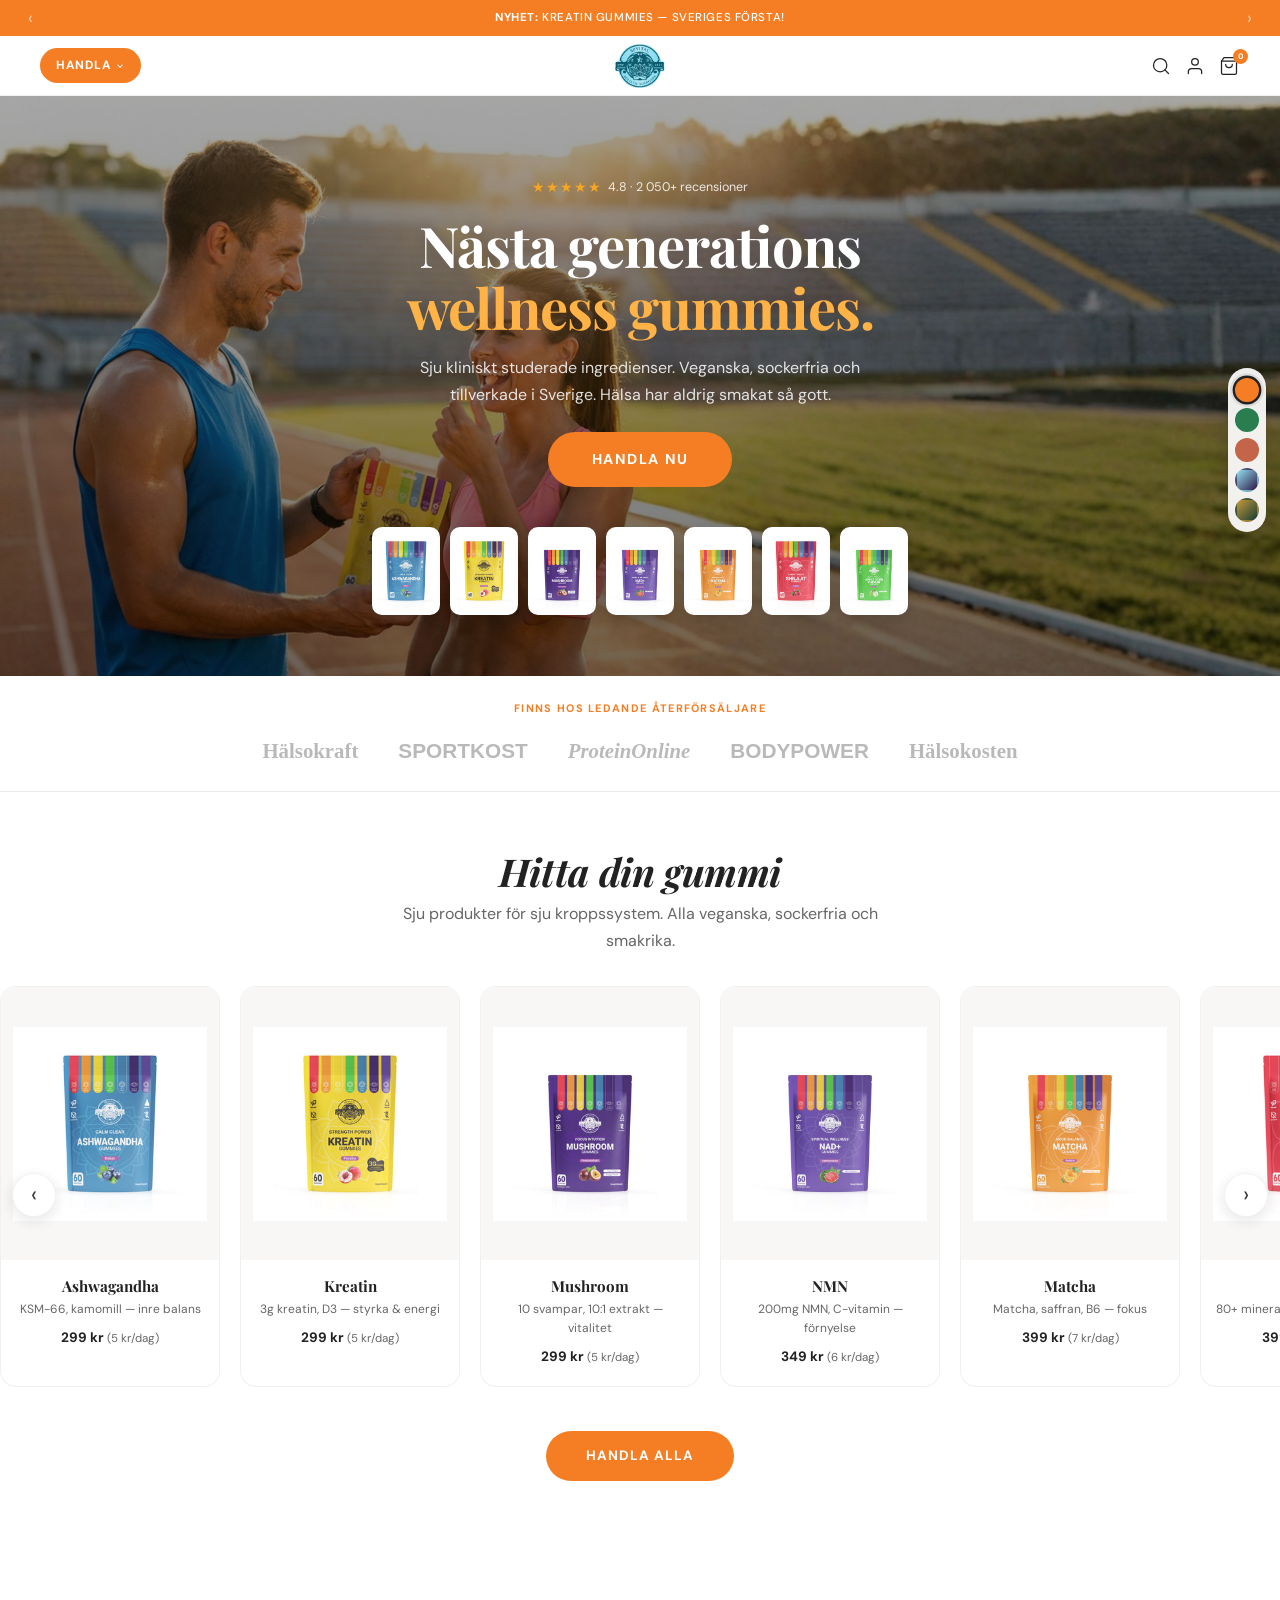
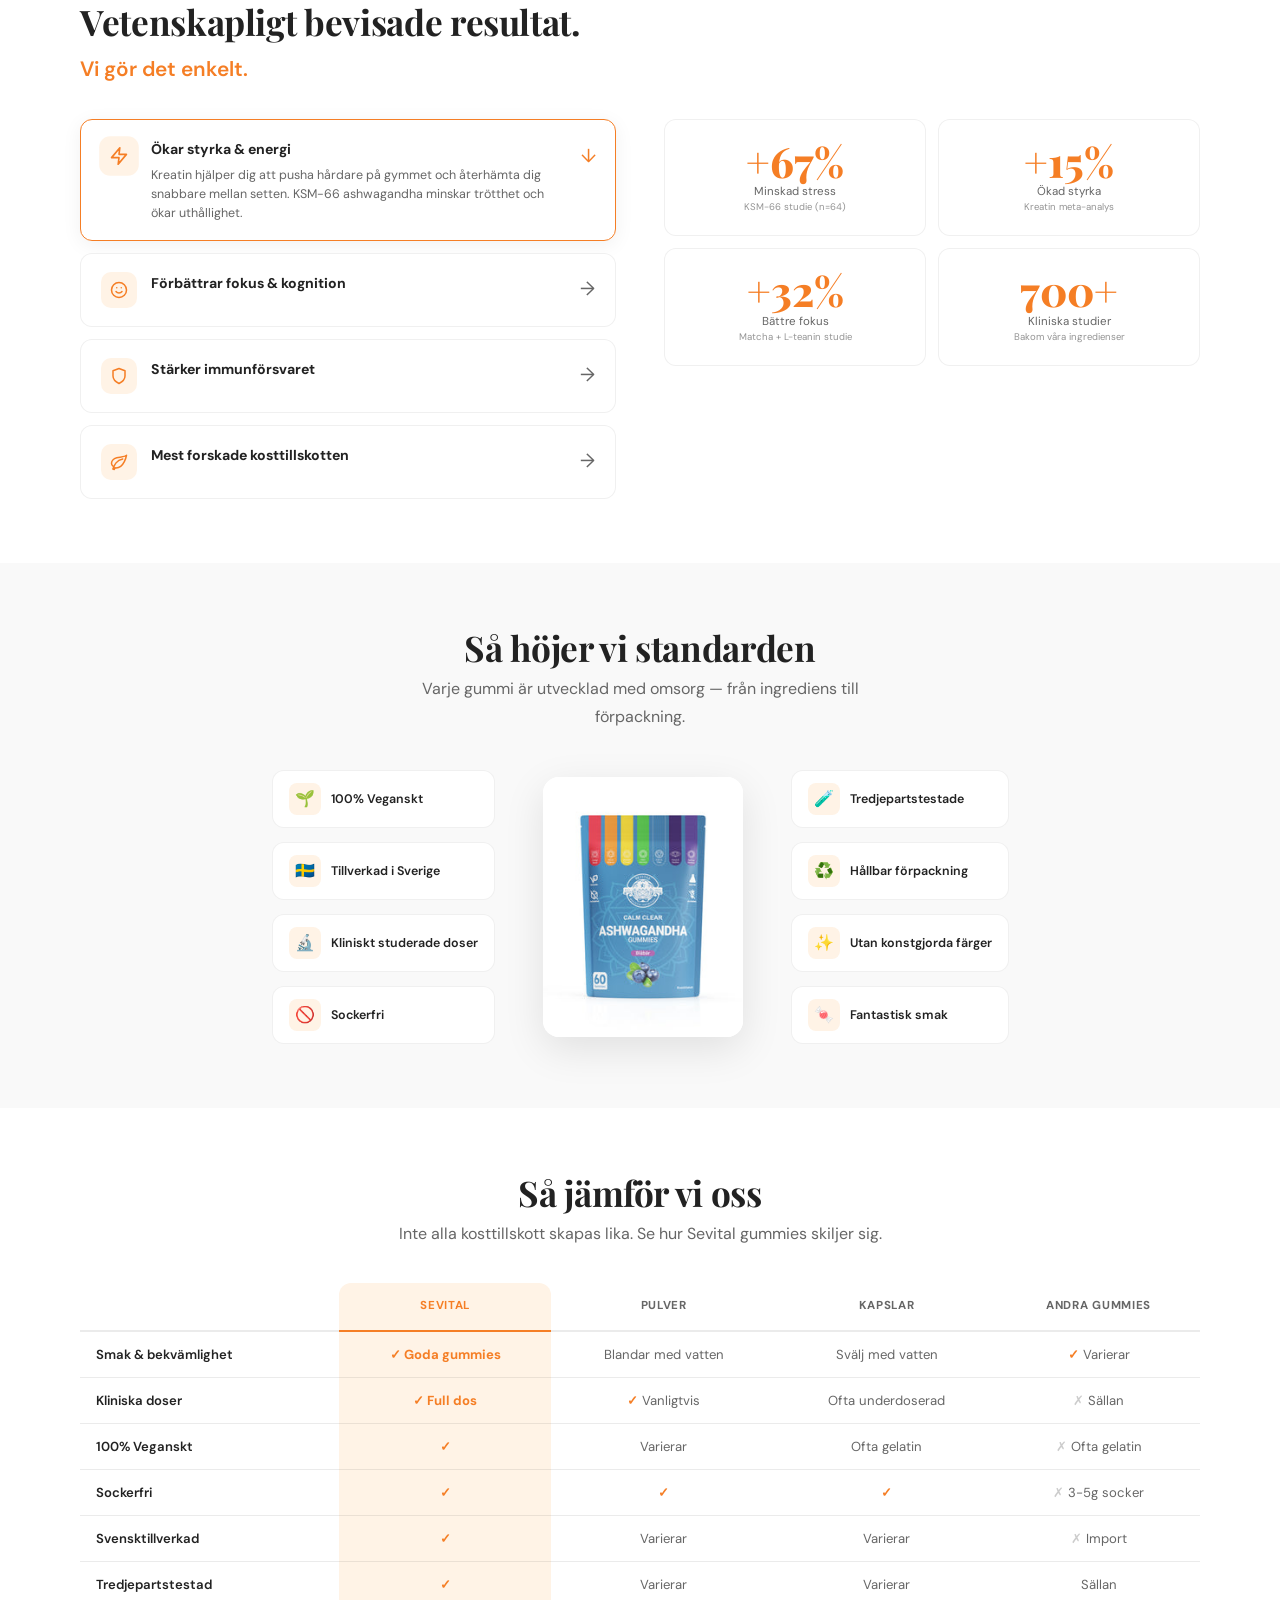
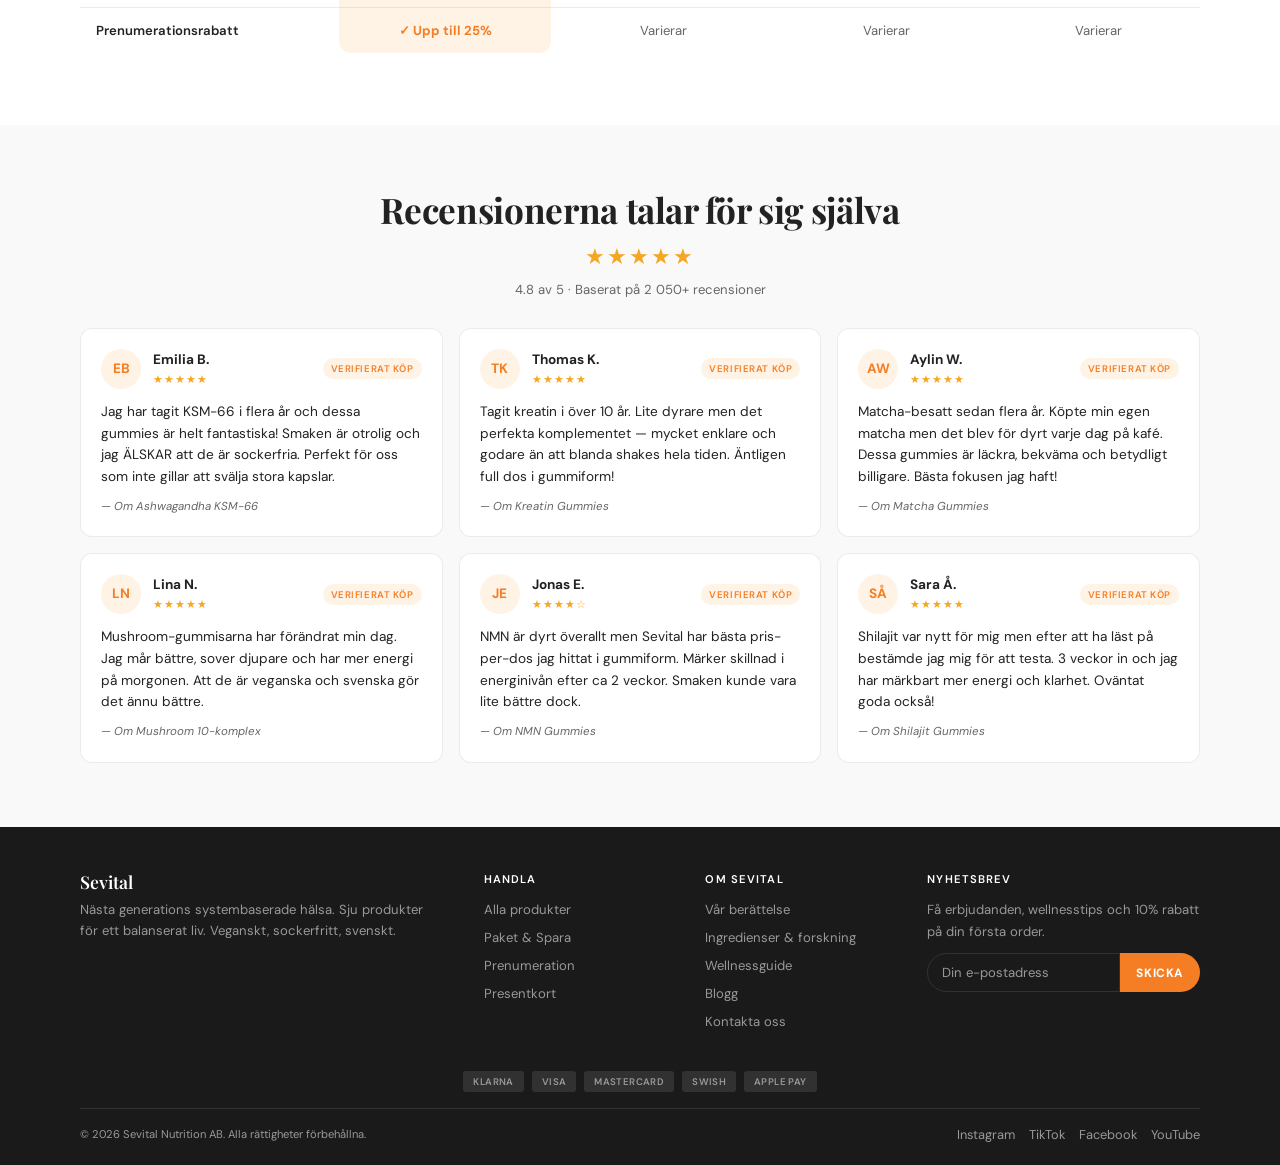
==== variant-d-create.html @ 249e9fa4 "Add carousel arrows + drag-to-scroll for flavor section" ====
<!DOCTYPE html>
<html lang="sv" data-theme="orange">
<head>
  <meta charset="UTF-8">
  <meta name="viewport" content="width=device-width, initial-scale=1.0">
  <title>Sevital — Variant D: Create-Inspired</title>
  <link rel="stylesheet" href="shared.css">
  <link rel="stylesheet" href="variant-d-create.css">
</head>
<body>

  <!-- SCROLL PROGRESS -->
  <div class="scroll-progress" id="scrollProgress"></div>

  <!-- THEME SWITCHER (desktop) -->
  <div class="theme-switcher">
    <button class="theme-btn active" data-set="orange" title="Vibrant Orange"></button>
    <button class="theme-btn" data-set="green" title="Wellness Green"></button>
    <button class="theme-btn" data-set="coral" title="Warm Coral"></button>
    <button class="theme-btn" data-set="teal" title="Brand Teal"></button>
    <button class="theme-btn" data-set="gold" title="Scandi Gold"></button>
  </div>

  <!-- MOBILE MENU OVERLAY + DRAWER -->
  <div class="mobile-overlay" id="mobileOverlay"></div>
  <div class="mobile-drawer" id="mobileDrawer">
    <button class="mobile-drawer-close" id="mobileClose">✕</button>
    <div class="mobile-drawer-links">
      <a href="#">Kosttillskott</a>
      <a href="#">Paket & Spara</a>
      <a href="#">Vår Berättelse</a>
      <a href="#">Wellnessguide</a>
      <a href="#">Blogg</a>
      <a href="#">Kontakta</a>
    </div>
    <a href="#" class="mobile-drawer-cta">Handla Nu</a>
    <div class="mobile-drawer-themes">
      <button class="theme-btn active" data-set="orange" title="Orange"></button>
      <button class="theme-btn" data-set="green" title="Green"></button>
      <button class="theme-btn" data-set="coral" title="Coral"></button>
      <button class="theme-btn" data-set="teal" title="Teal"></button>
      <button class="theme-btn" data-set="gold" title="Gold"></button>
    </div>
  </div>

  <!-- PRODUCT MODAL -->
  <div class="modal-overlay" id="modalOverlay">
    <div class="modal" id="modal">
      <div class="modal-image">
        <button class="modal-close" id="modalClose">✕</button>
        <img id="modalImg" src="" alt="">
      </div>
      <div class="modal-body">
        <div class="modal-name" id="modalName"></div>
        <div class="modal-tagline" id="modalTagline"></div>
        <div class="modal-desc" id="modalDesc"></div>
        <div class="modal-ingredients">
          <div class="modal-ingredients-title">Ingredienser</div>
          <div class="modal-ingredients-list" id="modalIngredients"></div>
        </div>
        <div class="modal-price-row">
          <div class="modal-price" id="modalPrice"></div>
          <div class="modal-qty">
            <button onclick="changeQty(-1)">−</button>
            <span id="modalQty">1</span>
            <button onclick="changeQty(1)">+</button>
          </div>
        </div>
        <button class="modal-add-btn">Lägg i varukorgen</button>
      </div>
    </div>
  </div>

  <!-- 1. ANNOUNCEMENT BAR -->
  <div class="announcement-bar">
    <button class="announcement-arrow" onclick="rotateAnnouncement(-1)">‹</button>
    <div class="announcement-slides">
      <div class="announcement-slide active"><strong>NYHET:</strong> Kreatin Gummies — Sveriges första!</div>
      <div class="announcement-slide"><strong>FRI FRAKT</strong> vid köp över 500 SEK</div>
      <div class="announcement-slide">Betala säkert med <strong>Klarna</strong> · 100% svensktillverkad</div>
      <div class="announcement-slide">Köp mer, <strong>spara mer</strong> — upp till 25% rabatt på paket</div>
    </div>
    <button class="announcement-arrow" onclick="rotateAnnouncement(1)">›</button>
  </div>

  <!-- 2. NAV -->
  <nav class="nav" id="mainNav">
    <a href="#" class="nav-shop-btn">Handla <svg viewBox="0 0 24 24"><path d="m6 9 6 6 6-6"/></svg></a>
    <a href="#" class="nav-center nav-logo"><img src="assets/logo.png" alt="Sevital"></a>
    <div class="nav-icons">
      <a href="#" class="nav-icon" aria-label="Sök"><svg viewBox="0 0 24 24"><circle cx="11" cy="11" r="8"/><path d="m21 21-4.3-4.3"/></svg></a>
      <a href="#" class="nav-icon" aria-label="Konto"><svg viewBox="0 0 24 24"><path d="M20 21v-2a4 4 0 0 0-4-4H8a4 4 0 0 0-4 4v2"/><circle cx="12" cy="7" r="4"/></svg></a>
      <a href="#" class="nav-icon" aria-label="Varukorg"><svg viewBox="0 0 24 24"><path d="M6 2 3 6v14a2 2 0 0 0 2 2h14a2 2 0 0 0 2-2V6l-3-4Z"/><path d="M3 6h18"/><path d="M16 10a4 4 0 0 1-8 0"/></svg><span class="cart-badge">0</span></a>
      <button class="nav-hamburger" id="hamburgerBtn" aria-label="Meny"><span></span><span></span><span></span></button>
    </div>
  </nav>

  <!-- 3. HERO — lifestyle banner -->
  <section class="hero">
    <div class="hero-bg">
      <img src="assets/hero-banner.png" alt="Sporty couple enjoying Sevital gummies">
    </div>
    <div class="hero-content" data-reveal>
      <div class="hero-rating">
        <span class="stars">★★★★★</span>
        <span>4.8 · 2 050+ recensioner</span>
      </div>
      <h1>Nästa generations<br><span class="accent">wellness gummies.</span></h1>
      <p>Sju kliniskt studerade ingredienser. Veganska, sockerfria och tillverkade i Sverige. Hälsa har aldrig smakat så gott.</p>
      <a href="#" class="hero-cta">Handla Nu</a>
      <div class="hero-product-preview">
        <a href="#" class="hero-mini-product" style="animation-delay:0.1s"><img src="assets/ashwagandha.jpg" alt="Ashwagandha"></a>
        <a href="#" class="hero-mini-product" style="animation-delay:0.15s"><img src="assets/kreatin.jpg" alt="Kreatin"></a>
        <a href="#" class="hero-mini-product" style="animation-delay:0.2s"><img src="assets/mushroom.jpg" alt="Mushroom"></a>
        <a href="#" class="hero-mini-product" style="animation-delay:0.25s"><img src="assets/nmn.jpg" alt="NMN"></a>
        <a href="#" class="hero-mini-product" style="animation-delay:0.3s"><img src="assets/matcha.jpg" alt="Matcha"></a>
        <a href="#" class="hero-mini-product" style="animation-delay:0.35s"><img src="assets/shilajit.jpg" alt="Shilajit"></a>
        <a href="#" class="hero-mini-product" style="animation-delay:0.4s"><img src="assets/acv.jpg" alt="ACV"></a>
      </div>
    </div>
  </section>

  <!-- 4. PRESS/RETAIL BAR -->
  <section class="press-bar" data-reveal>
    <div class="press-bar-label">Finns hos ledande återförsäljare</div>
    <div class="press-bar-logos">
      <span class="press-logo" style="font-family:'Georgia',serif">Hälsokraft</span>
      <span class="press-logo" style="font-family:'Impact',sans-serif;text-transform:uppercase">Sportkost</span>
      <span class="press-logo" style="font-family:'Georgia',serif;font-style:italic">ProteinOnline</span>
      <span class="press-logo" style="font-family:'Impact',sans-serif;text-transform:uppercase">Bodypower</span>
      <span class="press-logo" style="font-family:'Georgia',serif">Hälsokosten</span>
    </div>
  </section>

  <!-- 5. FLAVOR CAROUSEL -->
  <section class="flavors section">
    <div class="container">
      <div class="section-header" data-reveal>
        <h2>Hitta din gummi</h2>
        <p>Sju produkter för sju kroppssystem. Alla veganska, sockerfria och smakrika.</p>
      </div>
    </div>
    <div class="carousel-wrap">
      <button class="carousel-arrow carousel-arrow-left" data-dir="-1" aria-label="Föregående">‹</button>
      <button class="carousel-arrow carousel-arrow-right" data-dir="1" aria-label="Nästa">›</button>
    <div class="flavor-track" id="flavorTrack" data-reveal>
      <div class="flavor-card" data-product="ashwagandha" data-name="Ashwagandha KSM-66" data-tagline="KSM-66, kamomill — inre balans" data-price="299" data-perday="5" data-desc="Ashwagandha KSM-66 är världens mest kliniskt studerade ashwagandha-extrakt. Kliniskt bevisat att minska kortisolnivåer med upp till 30% och förbättra sömnkvalitet. Kombinerat med kamomill för en lugnande, balanserad effekt." data-ingredients="KSM-66 Ashwagandha,Kamomill,Vitamin B6,Zink" data-img="assets/ashwagandha.jpg">
        <div class="flavor-card-image"><img src="assets/ashwagandha.jpg" alt="Ashwagandha KSM-66"></div>
        <div class="flavor-card-info">
          <div class="flavor-card-name">Ashwagandha</div>
          <div class="flavor-card-tagline">KSM-66, kamomill — inre balans</div>
          <div class="flavor-card-price">299 kr <span class="per-day">(5 kr/dag)</span></div>
        </div>
      </div>
      <div class="flavor-card" data-product="kreatin" data-name="Kreatin Gummies" data-tagline="3g kreatin, D3 — styrka & energi" data-price="299" data-perday="5" data-desc="Full klinisk dos om 3g kreatin monohydrat per portion. Kreatin är det mest forskade kosttillskottet i världen med 700+ studier som visar ökad styrka, muskelmassa och kognitiv funktion. Berikad med Vitamin D3." data-ingredients="Kreatin Monohydrat 3g,Vitamin D3,Kokosolja" data-img="assets/kreatin.jpg">
        <div class="flavor-card-image"><img src="assets/kreatin.jpg" alt="Kreatin"></div>
        <div class="flavor-card-info">
          <div class="flavor-card-name">Kreatin</div>
          <div class="flavor-card-tagline">3g kreatin, D3 — styrka & energi</div>
          <div class="flavor-card-price">299 kr <span class="per-day">(5 kr/dag)</span></div>
        </div>
      </div>
      <div class="flavor-card" data-product="mushroom" data-name="Mushroom 10-komplex" data-tagline="10 svampar, 10:1 extrakt — vitalitet" data-price="299" data-perday="5" data-desc="Kraftfullt komplex av 10 medicinska svampar i 10:1 extrakt: Lion's Mane, Reishi, Chaga, Cordyceps, Turkey Tail, Maitake, Shiitake, Tremella, King Trumpet och Meshima. Stödjer immunförsvar, energi och kognitiv funktion." data-ingredients="Lion's Mane,Reishi,Chaga,Cordyceps,Turkey Tail,Maitake,Shiitake,Tremella" data-img="assets/mushroom.jpg">
        <div class="flavor-card-image"><img src="assets/mushroom.jpg" alt="Mushroom"></div>
        <div class="flavor-card-info">
          <div class="flavor-card-name">Mushroom</div>
          <div class="flavor-card-tagline">10 svampar, 10:1 extrakt — vitalitet</div>
          <div class="flavor-card-price">299 kr <span class="per-day">(5 kr/dag)</span></div>
        </div>
      </div>
      <div class="flavor-card" data-product="nmn" data-name="NMN Gummies" data-tagline="200mg NMN, C-vitamin — förnyelse" data-price="349" data-perday="6" data-desc="NMN (Nikotinamid Mononukleotid) är en NAD+ prekursor som stödjer cellulär energiproduktion och anti-aging processer. 200mg NMN per portion, berikad med Vitamin C för optimal absorption och antioxidantskydd." data-ingredients="NMN 200mg,Vitamin C,Citrus Bioflavonoider" data-img="assets/nmn.jpg">
        <div class="flavor-card-image"><img src="assets/nmn.jpg" alt="NMN"></div>
        <div class="flavor-card-info">
          <div class="flavor-card-name">NMN</div>
          <div class="flavor-card-tagline">200mg NMN, C-vitamin — förnyelse</div>
          <div class="flavor-card-price">349 kr <span class="per-day">(6 kr/dag)</span></div>
        </div>
      </div>
      <div class="flavor-card" data-product="matcha" data-name="Matcha Gummies" data-tagline="Matcha, saffran, B6 — fokus" data-price="399" data-perday="7" data-desc="Premium japansk matcha kombinerad med saffran och Vitamin B6. Matcha ger en jämn, fokuserad energi tack vare L-teanin, medan saffran stödjer humöret. Vitamin B6 bidrar till normal funktion av nervsystemet." data-ingredients="Matcha Extrakt,Saffran,Vitamin B6,L-Teanin" data-img="assets/matcha.jpg">
        <div class="flavor-card-image"><img src="assets/matcha.jpg" alt="Matcha"></div>
        <div class="flavor-card-info">
          <div class="flavor-card-name">Matcha</div>
          <div class="flavor-card-tagline">Matcha, saffran, B6 — fokus</div>
          <div class="flavor-card-price">399 kr <span class="per-day">(7 kr/dag)</span></div>
        </div>
      </div>
      <div class="flavor-card" data-product="shilajit" data-name="Shilajit Gummies" data-tagline="80+ mineraler, fulvosyra — energi" data-price="399" data-perday="7" data-desc="Renad Shilajit med 80+ mineraler och fulvosyra. Används i ayurvedisk medicin i tusentals år. Stödjer energiproduktion, mineralabsorption och cellulär hälsa. Sourced från Himalaya." data-ingredients="Shilajit Extrakt,Fulvosyra,80+ Mineraler,Järn" data-img="assets/shilajit.jpg">
        <div class="flavor-card-image"><img src="assets/shilajit.jpg" alt="Shilajit"></div>
        <div class="flavor-card-info">
          <div class="flavor-card-name">Shilajit</div>
          <div class="flavor-card-tagline">80+ mineraler, fulvosyra — energi</div>
          <div class="flavor-card-price">399 kr <span class="per-day">(7 kr/dag)</span></div>
        </div>
      </div>
      <div class="flavor-card" data-product="acv" data-name="Äppelcidervinäger Gummies" data-tagline="B12, folsyra — stabilitet" data-price="249" data-perday="4" data-desc="Äppelcidervinäger i gummiform — all nytta utan den sura smaken. Berikad med Vitamin B12 och Folsyra för energi och blodbildning. Stödjer matsmältning och blodsockerkontroll." data-ingredients="Äppelcidervinäger,Vitamin B12,Folsyra,Pektin" data-img="assets/acv.jpg">
        <div class="flavor-card-image"><img src="assets/acv.jpg" alt="Äppelcidervinäger"></div>
        <div class="flavor-card-info">
          <div class="flavor-card-name">Äppelcidervinäger</div>
          <div class="flavor-card-tagline">B12, folsyra — stabilitet</div>
          <div class="flavor-card-price">249 kr <span class="per-day">(4 kr/dag)</span></div>
        </div>
      </div>
    </div>
    </div>
    <div class="flavor-cta" data-reveal><a href="#">Handla Alla</a></div>
  </section>

  <!-- 6. BENEFITS + STATS -->
  <section class="benefits section">
    <div class="container">
      <div data-reveal>
        <h2 style="margin-bottom:8px">Vetenskapligt bevisade resultat.</h2>
        <p style="margin-bottom:32px;color:var(--accent-1);font-weight:600;font-size:clamp(1rem,2.5vw,1.3rem)">Vi gör det enkelt.</p>
      </div>
      <div class="benefits-layout">
        <div class="benefits-left" data-reveal>
          <div class="benefit-item active" onclick="toggleBenefit(this)">
            <div class="benefit-icon"><svg viewBox="0 0 24 24"><path d="M13 2 3 14h9l-1 8 10-12h-9l1-8z"/></svg></div>
            <div class="benefit-content">
              <div class="benefit-title">Ökar styrka & energi</div>
              <div class="benefit-desc">Kreatin hjälper dig att pusha hårdare på gymmet och återhämta dig snabbare mellan setten. KSM-66 ashwagandha minskar trötthet och ökar uthållighet.</div>
            </div>
            <span class="benefit-arrow">→</span>
          </div>
          <div class="benefit-item" onclick="toggleBenefit(this)">
            <div class="benefit-icon"><svg viewBox="0 0 24 24"><circle cx="12" cy="12" r="10"/><path d="M8 14s1.5 2 4 2 4-2 4-2"/><line x1="9" y1="9" x2="9.01" y2="9"/><line x1="15" y1="9" x2="15.01" y2="9"/></svg></div>
            <div class="benefit-content">
              <div class="benefit-title">Förbättrar fokus & kognition</div>
              <div class="benefit-desc">Matcha och NMN stödjer hjärnans funktion, förbättrar minne och mental klarhet. Lion's Mane i vår Mushroom-mix stimulerar nervtillväxtfaktorer.</div>
            </div>
            <span class="benefit-arrow">→</span>
          </div>
          <div class="benefit-item" onclick="toggleBenefit(this)">
            <div class="benefit-icon"><svg viewBox="0 0 24 24"><path d="M12 22s8-4 8-10V5l-8-3-8 3v7c0 6 8 10 8 10z"/></svg></div>
            <div class="benefit-content">
              <div class="benefit-title">Stärker immunförsvaret</div>
              <div class="benefit-desc">Mushroom-komplexet med reishi, chaga och cordyceps modulerar immunförsvaret. Kombinerat med C-vitamin från NMN för optimal absorption.</div>
            </div>
            <span class="benefit-arrow">→</span>
          </div>
          <div class="benefit-item" onclick="toggleBenefit(this)">
            <div class="benefit-icon"><svg viewBox="0 0 24 24"><path d="M17 8C8 10 5.9 16.17 3.82 21.34l1.89.66.95-2.3c.48.17.98.3 1.34.3C19 20 22 3 22 3c-1 2-8 2.25-13 3.25S2 11.5 2 13.5s1.75 3.75 1.75 3.75"/></svg></div>
            <div class="benefit-content">
              <div class="benefit-title">Mest forskade kosttillskotten</div>
              <div class="benefit-desc">Varje ingrediens backas av kliniska studier. KSM-66 har 24+ humanstudier. Kreatin är det mest forskade kosttillskottet i världen med 700+ studier.</div>
            </div>
            <span class="benefit-arrow">→</span>
          </div>
        </div>
        <div class="benefits-right" data-reveal>
          <div class="stat-card">
            <div class="stat-number" data-count="67" data-prefix="+" data-suffix="%">0</div>
            <div class="stat-label">Minskad stress<br><small style="font-size:0.6rem;opacity:0.7">KSM-66 studie (n=64)</small></div>
          </div>
          <div class="stat-card">
            <div class="stat-number" data-count="15" data-prefix="+" data-suffix="%">0</div>
            <div class="stat-label">Ökad styrka<br><small style="font-size:0.6rem;opacity:0.7">Kreatin meta-analys</small></div>
          </div>
          <div class="stat-card">
            <div class="stat-number" data-count="32" data-prefix="+" data-suffix="%">0</div>
            <div class="stat-label">Bättre fokus<br><small style="font-size:0.6rem;opacity:0.7">Matcha + L-teanin studie</small></div>
          </div>
          <div class="stat-card">
            <div class="stat-number" data-count="700" data-prefix="" data-suffix="+">0</div>
            <div class="stat-label">Kliniska studier<br><small style="font-size:0.6rem;opacity:0.7">Bakom våra ingredienser</small></div>
          </div>
        </div>
      </div>
    </div>
  </section>

  <!-- 7. QUALITY SECTION -->
  <section class="quality section">
    <div class="container">
      <div class="section-header" data-reveal>
        <h2>Så höjer vi standarden</h2>
        <p>Varje gummi är utvecklad med omsorg — från ingrediens till förpackning.</p>
      </div>
      <div class="quality-layout" data-reveal>
        <div class="quality-badges">
          <div class="quality-badge"><div class="quality-badge-icon">🌱</div><div class="quality-badge-text">100% Veganskt</div></div>
          <div class="quality-badge"><div class="quality-badge-icon">🇸🇪</div><div class="quality-badge-text">Tillverkad i Sverige</div></div>
          <div class="quality-badge"><div class="quality-badge-icon">🔬</div><div class="quality-badge-text">Kliniskt studerade doser</div></div>
          <div class="quality-badge"><div class="quality-badge-icon">🚫</div><div class="quality-badge-text">Sockerfri</div></div>
        </div>
        <div class="quality-product">
          <img src="assets/ashwagandha.jpg" alt="Sevital Ashwagandha">
        </div>
        <div class="quality-badges">
          <div class="quality-badge"><div class="quality-badge-icon">🧪</div><div class="quality-badge-text">Tredjepartstestade</div></div>
          <div class="quality-badge"><div class="quality-badge-icon">♻️</div><div class="quality-badge-text">Hållbar förpackning</div></div>
          <div class="quality-badge"><div class="quality-badge-icon">✨</div><div class="quality-badge-text">Utan konstgjorda färger</div></div>
          <div class="quality-badge"><div class="quality-badge-icon">🍬</div><div class="quality-badge-text">Fantastisk smak</div></div>
        </div>
      </div>
    </div>
  </section>

  <!-- 8. COMPARISON TABLE -->
  <section class="comparison section">
    <div class="container">
      <div class="section-header" data-reveal>
        <h2>Så jämför vi oss</h2>
        <p>Inte alla kosttillskott skapas lika. Se hur Sevital gummies skiljer sig.</p>
      </div>
      <div class="comparison-table-wrap" data-reveal>
        <table class="comparison-table">
          <thead><tr>
            <th></th>
            <th class="highlight">Sevital</th>
            <th>Pulver</th>
            <th>Kapslar</th>
            <th>Andra gummies</th>
          </tr></thead>
          <tbody>
            <tr><td>Smak & bekvämlighet</td><td class="highlight"><span class="check">✓</span> Goda gummies</td><td>Blandar med vatten</td><td>Svälj med vatten</td><td><span class="check">✓</span> Varierar</td></tr>
            <tr><td>Kliniska doser</td><td class="highlight"><span class="check">✓</span> Full dos</td><td><span class="check">✓</span> Vanligtvis</td><td>Ofta underdoserad</td><td><span class="cross">✗</span> Sällan</td></tr>
            <tr><td>100% Veganskt</td><td class="highlight"><span class="check">✓</span></td><td>Varierar</td><td>Ofta gelatin</td><td><span class="cross">✗</span> Ofta gelatin</td></tr>
            <tr><td>Sockerfri</td><td class="highlight"><span class="check">✓</span></td><td><span class="check">✓</span></td><td><span class="check">✓</span></td><td><span class="cross">✗</span> 3-5g socker</td></tr>
            <tr><td>Svensktillverkad</td><td class="highlight"><span class="check">✓</span></td><td>Varierar</td><td>Varierar</td><td><span class="cross">✗</span> Import</td></tr>
            <tr><td>Tredjepartstestad</td><td class="highlight"><span class="check">✓</span></td><td>Varierar</td><td>Varierar</td><td>Sällan</td></tr>
            <tr><td>Prenumerationsrabatt</td><td class="highlight"><span class="check">✓</span> Upp till 25%</td><td>Varierar</td><td>Varierar</td><td>Varierar</td></tr>
          </tbody>
        </table>
      </div>
    </div>
  </section>

  <!-- 9. REVIEWS -->
  <section class="reviews-d section">
    <div class="container">
      <div class="section-header" data-reveal>
        <h2>Recensionerna talar för sig själva</h2>
      </div>
      <div class="reviews-summary" data-reveal>
        <div class="stars">★★★★★</div>
        <div class="count">4.8 av 5 · Baserat på 2 050+ recensioner</div>
      </div>
      <div class="reviews-d-grid">
        <div class="review-d-card" data-reveal style="animation-delay:0s">
          <div class="review-d-top"><div class="review-d-avatar">EB</div><div class="review-d-meta"><div class="review-d-name">Emilia B.</div><div class="review-d-stars">★★★★★</div></div><span class="review-d-badge">Verifierat köp</span></div>
          <div class="review-d-text">Jag har tagit KSM-66 i flera år och dessa gummies är helt fantastiska! Smaken är otrolig och jag ÄLSKAR att de är sockerfria. Perfekt för oss som inte gillar att svälja stora kapslar.</div>
          <div class="review-d-product">— Om Ashwagandha KSM-66</div>
        </div>
        <div class="review-d-card" data-reveal style="animation-delay:0.1s">
          <div class="review-d-top"><div class="review-d-avatar">TK</div><div class="review-d-meta"><div class="review-d-name">Thomas K.</div><div class="review-d-stars">★★★★★</div></div><span class="review-d-badge">Verifierat köp</span></div>
          <div class="review-d-text">Tagit kreatin i över 10 år. Lite dyrare men det perfekta komplementet — mycket enklare och godare än att blanda shakes hela tiden. Äntligen full dos i gummiform!</div>
          <div class="review-d-product">— Om Kreatin Gummies</div>
        </div>
        <div class="review-d-card" data-reveal style="animation-delay:0.2s">
          <div class="review-d-top"><div class="review-d-avatar">AW</div><div class="review-d-meta"><div class="review-d-name">Aylin W.</div><div class="review-d-stars">★★★★★</div></div><span class="review-d-badge">Verifierat köp</span></div>
          <div class="review-d-text">Matcha-besatt sedan flera år. Köpte min egen matcha men det blev för dyrt varje dag på kafé. Dessa gummies är läckra, bekväma och betydligt billigare. Bästa fokusen jag haft!</div>
          <div class="review-d-product">— Om Matcha Gummies</div>
        </div>
        <div class="review-d-card" data-reveal style="animation-delay:0.3s">
          <div class="review-d-top"><div class="review-d-avatar">LN</div><div class="review-d-meta"><div class="review-d-name">Lina N.</div><div class="review-d-stars">★★★★★</div></div><span class="review-d-badge">Verifierat köp</span></div>
          <div class="review-d-text">Mushroom-gummisarna har förändrat min dag. Jag mår bättre, sover djupare och har mer energi på morgonen. Att de är veganska och svenska gör det ännu bättre.</div>
          <div class="review-d-product">— Om Mushroom 10-komplex</div>
        </div>
        <div class="review-d-card" data-reveal style="animation-delay:0.4s">
          <div class="review-d-top"><div class="review-d-avatar">JE</div><div class="review-d-meta"><div class="review-d-name">Jonas E.</div><div class="review-d-stars">★★★★☆</div></div><span class="review-d-badge">Verifierat köp</span></div>
          <div class="review-d-text">NMN är dyrt överallt men Sevital har bästa pris-per-dos jag hittat i gummiform. Märker skillnad i energinivån efter ca 2 veckor. Smaken kunde vara lite bättre dock.</div>
          <div class="review-d-product">— Om NMN Gummies</div>
        </div>
        <div class="review-d-card" data-reveal style="animation-delay:0.5s">
          <div class="review-d-top"><div class="review-d-avatar">SÅ</div><div class="review-d-meta"><div class="review-d-name">Sara Å.</div><div class="review-d-stars">★★★★★</div></div><span class="review-d-badge">Verifierat köp</span></div>
          <div class="review-d-text">Shilajit var nytt för mig men efter att ha läst på bestämde jag mig för att testa. 3 veckor in och jag har märkbart mer energi och klarhet. Oväntat goda också!</div>
          <div class="review-d-product">— Om Shilajit Gummies</div>
        </div>
      </div>
    </div>
  </section>

  <!-- 10. FOOTER -->
  <footer class="footer footer-d">
    <div class="container">
      <div class="footer-grid">
        <div class="footer-brand"><h3>Sevital</h3><p>Nästa generations systembaserade hälsa. Sju produkter för ett balanserat liv. Veganskt, sockerfritt, svenskt.</p></div>
        <div class="footer-col"><h4>Handla</h4><a href="#">Alla produkter</a><a href="#">Paket & Spara</a><a href="#">Prenumeration</a><a href="#">Presentkort</a></div>
        <div class="footer-col"><h4>Om Sevital</h4><a href="#">Vår berättelse</a><a href="#">Ingredienser & forskning</a><a href="#">Wellnessguide</a><a href="#">Blogg</a><a href="#">Kontakta oss</a></div>
        <div class="footer-col"><h4>Nyhetsbrev</h4><p style="font-size:0.82rem;margin-bottom:10px;color:var(--footer-text)">Få erbjudanden, wellnesstips och 10% rabatt på din första order.</p><div class="footer-newsletter"><input type="email" placeholder="Din e-postadress"><button>Skicka</button></div></div>
      </div>
      <div class="footer-payments">
        <span class="payment-badge">Klarna</span><span class="payment-badge">Visa</span><span class="payment-badge">Mastercard</span><span class="payment-badge">Swish</span><span class="payment-badge">Apple Pay</span>
      </div>
      <div class="footer-bottom">
        <span>© 2026 Sevital Nutrition AB. Alla rättigheter förbehållna.</span>
        <div class="footer-social"><a href="#">Instagram</a><a href="#">TikTok</a><a href="#">Facebook</a><a href="#">YouTube</a></div>
      </div>
    </div>
  </footer>

  <script>
  // ─── Theme Switcher ────────────────────────
  function setTheme(theme) {
    document.documentElement.setAttribute('data-transitioning', '');
    document.documentElement.setAttribute('data-theme', theme);
    document.querySelectorAll('.theme-btn').forEach(b =>
      b.classList.toggle('active', b.dataset.set === theme)
    );
    setTimeout(() => document.documentElement.removeAttribute('data-transitioning'), 600);
  }
  document.querySelectorAll('.theme-btn').forEach(btn =>
    btn.addEventListener('click', () => setTheme(btn.dataset.set))
  );

  // ─── Announcement Bar (crossfade) ─────────
  let currentSlide = 0;
  const slides = document.querySelectorAll('.announcement-slide');
  function rotateAnnouncement(dir) {
    slides[currentSlide].classList.remove('active');
    currentSlide = (currentSlide + dir + slides.length) % slides.length;
    slides[currentSlide].classList.add('active');
  }
  setInterval(() => rotateAnnouncement(1), 4000);

  // ─── Nav scroll shadow ─────────────────────
  const nav = document.getElementById('mainNav');
  window.addEventListener('scroll', () => {
    nav.classList.toggle('scrolled', window.scrollY > 20);
  }, { passive: true });

  // ─── Benefits Accordion ────────────────────
  function toggleBenefit(el) {
    document.querySelectorAll('.benefit-item').forEach(item => {
      if (item !== el) item.classList.remove('active');
    });
    el.classList.toggle('active');
  }

  // ─── Scroll Progress ──────────────────────
  window.addEventListener('scroll', () => {
    const s = document.documentElement.scrollTop;
    const h = document.documentElement.scrollHeight - document.documentElement.clientHeight;
    document.getElementById('scrollProgress').style.width = ((s / h) * 100) + '%';
  }, { passive: true });

  // ─── Scroll Reveal (IntersectionObserver) ──
  const revealObserver = new IntersectionObserver((entries) => {
    entries.forEach(entry => {
      if (entry.isIntersecting) {
        entry.target.classList.add('revealed');
        revealObserver.unobserve(entry.target);
      }
    });
  }, { threshold: 0.15, rootMargin: '0px 0px -40px 0px' });

  document.querySelectorAll('[data-reveal]').forEach(el => revealObserver.observe(el));

  // ─── Stat Counter Animation ───────────────
  const statObserver = new IntersectionObserver((entries) => {
    entries.forEach(entry => {
      if (entry.isIntersecting) {
        const el = entry.target;
        const target = parseInt(el.dataset.count);
        const prefix = el.dataset.prefix || '';
        const suffix = el.dataset.suffix || '';
        const duration = 1200;
        const start = performance.now();
        function animate(now) {
          const elapsed = now - start;
          const progress = Math.min(elapsed / duration, 1);
          const eased = 1 - Math.pow(1 - progress, 3);
          const current = Math.round(target * eased);
          el.textContent = prefix + current + suffix;
          if (progress < 1) requestAnimationFrame(animate);
          else el.classList.add('counted');
        }
        requestAnimationFrame(animate);
        statObserver.unobserve(el);
      }
    });
  }, { threshold: 0.5 });

  document.querySelectorAll('[data-count]').forEach(el => statObserver.observe(el));

  // ─── Product Modal ────────────────────────
  const modalOverlay = document.getElementById('modalOverlay');
  const modal = document.getElementById('modal');
  let modalQty = 1;

  document.querySelectorAll('.flavor-card').forEach(card => {
    card.addEventListener('click', () => {
      document.getElementById('modalImg').src = card.dataset.img;
      document.getElementById('modalImg').alt = card.dataset.name;
      document.getElementById('modalName').textContent = card.dataset.name;
      document.getElementById('modalTagline').textContent = card.dataset.tagline;
      document.getElementById('modalDesc').textContent = card.dataset.desc;
      document.getElementById('modalPrice').innerHTML =
        card.dataset.price + ' kr <span class="per-day">(' + card.dataset.perday + ' kr/dag)</span>';
      const ingredientsEl = document.getElementById('modalIngredients');
      ingredientsEl.innerHTML = '';
      card.dataset.ingredients.split(',').forEach(ing => {
        const tag = document.createElement('span');
        tag.className = 'modal-ingredient-tag';
        tag.textContent = ing.trim();
        ingredientsEl.appendChild(tag);
      });
      modalQty = 1;
      document.getElementById('modalQty').textContent = '1';
      modalOverlay.classList.add('open');
      document.body.style.overflow = 'hidden';
    });
  });

  function closeModal() {
    modalOverlay.classList.add('closing');
    setTimeout(() => {
      modalOverlay.classList.remove('open', 'closing');
      document.body.style.overflow = '';
    }, 300);
  }
  document.getElementById('modalClose').addEventListener('click', closeModal);
  modalOverlay.addEventListener('click', (e) => {
    if (e.target === modalOverlay) closeModal();
  });
  document.addEventListener('keydown', (e) => {
    if (e.key === 'Escape' && modalOverlay.classList.contains('open')) closeModal();
  });

  function changeQty(delta) {
    modalQty = Math.max(1, Math.min(10, modalQty + delta));
    document.getElementById('modalQty').textContent = modalQty;
  }

  // ─── Mobile Menu ──────────────────────────
  const hamburger = document.getElementById('hamburgerBtn');
  const overlay = document.getElementById('mobileOverlay');
  const drawer = document.getElementById('mobileDrawer');
  const closeBtn = document.getElementById('mobileClose');

  function openMobile() { document.body.classList.add('mobile-menu-open'); }
  function closeMobile() { document.body.classList.remove('mobile-menu-open'); }

  hamburger.addEventListener('click', openMobile);
  overlay.addEventListener('click', closeMobile);
  closeBtn.addEventListener('click', closeMobile);
  document.addEventListener('keydown', (e) => {
    if (e.key === 'Escape' && document.body.classList.contains('mobile-menu-open')) closeMobile();
  });

  // ─── Carousel Arrows + Drag ────────────────
  const track = document.getElementById('flavorTrack');
  const arrowL = document.querySelector('.carousel-arrow-left');
  const arrowR = document.querySelector('.carousel-arrow-right');
  const scrollAmt = 240;

  arrowL.addEventListener('click', () => track.scrollBy({ left: -scrollAmt, behavior: 'smooth' }));
  arrowR.addEventListener('click', () => track.scrollBy({ left: scrollAmt, behavior: 'smooth' }));

  function updateArrows() {
    arrowL.classList.toggle('hidden', track.scrollLeft < 10);
    arrowR.classList.toggle('hidden', track.scrollLeft >= track.scrollWidth - track.clientWidth - 10);
  }
  track.addEventListener('scroll', updateArrows, { passive: true });
  updateArrows();

  // Mouse drag to scroll
  let isDragging = false, startX, scrollStart;
  track.addEventListener('mousedown', (e) => {
    isDragging = true;
    startX = e.pageX;
    scrollStart = track.scrollLeft;
    track.classList.add('dragging');
  });
  window.addEventListener('mousemove', (e) => {
    if (!isDragging) return;
    e.preventDefault();
    track.scrollLeft = scrollStart - (e.pageX - startX);
  });
  window.addEventListener('mouseup', () => {
    if (!isDragging) return;
    isDragging = false;
    track.classList.remove('dragging');
  });

  // ─── Ripple Effect on CTA ──────────────────
  document.querySelectorAll('.hero-cta, .modal-add-btn, .flavor-cta a').forEach(btn => {
    btn.addEventListener('click', function(e) {
      const ripple = document.createElement('span');
      ripple.className = 'ripple';
      const rect = this.getBoundingClientRect();
      ripple.style.left = (e.clientX - rect.left) + 'px';
      ripple.style.top = (e.clientY - rect.top) + 'px';
      ripple.style.width = ripple.style.height = '10px';
      this.appendChild(ripple);
      setTimeout(() => ripple.remove(), 600);
      e.preventDefault();
    });
  });
  </script>

</body>
</html>
---- shared.css ----
/* ============================================
   Sevital Homepage Mockup v3 — Shared Layout
   Mobile-first (375px → 1024px+)
   10 sections, realistic e-commerce
   ============================================ */

/* --- Reset & Base --- */
*, *::before, *::after { margin: 0; padding: 0; box-sizing: border-box; }

html {
  font-size: 16px;
  -webkit-font-smoothing: antialiased;
  -moz-osx-font-smoothing: grayscale;
  scroll-behavior: smooth;
}

body {
  font-family: var(--font-body), sans-serif;
  color: var(--text-primary);
  background-color: var(--bg-base);
  line-height: 1.6;
  overflow-x: hidden;
}

img { max-width: 100%; display: block; }
a { color: inherit; text-decoration: none; }
button { cursor: pointer; border: none; font-family: inherit; }
ul { list-style: none; }

/* --- Typography --- */
h1 {
  font-family: var(--font-display), serif;
  font-size: clamp(1.8rem, 5.5vw, 3.2rem);
  font-weight: 700;
  line-height: 1.1;
  letter-spacing: -0.02em;
}
h2 {
  font-family: var(--font-display), serif;
  font-size: clamp(1.4rem, 3.5vw, 2.2rem);
  font-weight: 700;
  line-height: 1.2;
  letter-spacing: -0.01em;
}
h3 {
  font-family: var(--font-display), serif;
  font-size: clamp(1rem, 2.5vw, 1.4rem);
  font-weight: 600;
  line-height: 1.3;
}
p {
  font-size: clamp(0.88rem, 2vw, 1rem);
  line-height: 1.7;
  color: var(--text-secondary);
}

/* --- Containers --- */
.container { width: 100%; max-width: 1200px; margin: 0 auto; padding: 0 20px; }
.section { padding: 48px 0; }
.section-header { text-align: center; margin-bottom: 28px; }
.section-header h2 { margin-bottom: 6px; }
.section-header p { max-width: 500px; margin: 0 auto; }

@media (min-width: 1024px) {
  .container { padding: 0 40px; }
  .section { padding: 72px 0; }
}

/* ============================================
   1. ANNOUNCEMENT BAR + NAV
   ============================================ */
.announcement-bar {
  background: var(--accent-1);
  color: var(--announcement-text, #fff);
  text-align: center;
  padding: 7px 16px;
  font-size: 0.7rem;
  font-weight: 500;
  letter-spacing: 0.05em;
  text-transform: uppercase;
  white-space: nowrap;
  overflow: hidden;
}
.nav {
  position: sticky; top: 0; z-index: 100;
  background: var(--nav-bg);
  padding: 10px 16px;
  display: flex; align-items: center; justify-content: space-between;
}
.nav-logo { height: 38px; width: auto; }
.nav-logo img { height: 100%; width: auto; object-fit: contain; }
.nav-links { display: none; gap: 24px; }
.nav-links a {
  color: var(--nav-text, #fff);
  font-size: 0.8rem; font-weight: 500;
  letter-spacing: 0.03em; text-transform: uppercase;
  transition: opacity 0.2s;
}
.nav-links a:hover { opacity: 0.7; }
.nav-icons { display: flex; gap: 12px; align-items: center; }
.nav-icon {
  width: 22px; height: 22px;
  display: flex; align-items: center; justify-content: center;
  color: var(--nav-text, #fff); position: relative;
}
.nav-icon svg {
  width: 20px; height: 20px;
  stroke: currentColor; fill: none;
  stroke-width: 1.5; stroke-linecap: round; stroke-linejoin: round;
}
.cart-badge {
  position: absolute; top: -6px; right: -8px;
  background: var(--accent-1); color: #fff;
  font-size: 0.5rem; font-weight: 700;
  width: 15px; height: 15px; border-radius: 50%;
  display: flex; align-items: center; justify-content: center;
}
.nav-hamburger {
  display: flex; flex-direction: column; gap: 5px;
  background: none; padding: 4px;
}
.nav-hamburger span {
  display: block; width: 20px; height: 1.5px;
  background: var(--nav-text, #fff); border-radius: 1px;
}

@media (min-width: 1024px) {
  .nav { padding: 12px 40px; }
  .nav-logo { height: 44px; }
  .nav-links { display: flex; }
  .nav-hamburger { display: none; }
}

/* ============================================
   2. HERO (base — variants override)
   ============================================ */
.hero {
  display: flex; flex-direction: column;
  justify-content: center; align-items: center;
  text-align: center;
  padding: 40px 20px 36px;
  position: relative; overflow: hidden;
  background: var(--hero-bg, var(--bg-base));
}
.hero::before {
  content: ''; position: absolute; inset: 0;
  background: var(--hero-overlay, transparent); z-index: 1;
}
.hero-content { position: relative; z-index: 2; max-width: 640px; width: 100%; }
.hero h1 { margin-bottom: 12px; color: var(--hero-text, var(--text-primary)); }
.hero h1 .accent { color: var(--accent-1); }
.hero p {
  margin-bottom: 24px;
  color: var(--hero-text-secondary, var(--text-secondary));
  max-width: 480px; margin-left: auto; margin-right: auto;
}
.hero-cta {
  display: inline-block;
  background: var(--cta-bg); color: var(--cta-text);
  padding: 14px 36px; font-size: 0.85rem; font-weight: 700;
  letter-spacing: 0.12em; text-transform: uppercase;
  border-radius: var(--cta-radius, 0);
  transition: transform 0.2s, box-shadow 0.2s;
  min-height: 48px;
}
.hero-cta:hover { transform: translateY(-2px); box-shadow: 0 8px 24px rgba(0,0,0,0.15); }

/* --- Hero A: Featured product + lineup --- */
.hero-featured { margin-top: 28px; position: relative; z-index: 2; }
.hero-featured-main {
  width: 140px; height: 180px; margin: 0 auto 16px;
  border-radius: 10px; overflow: hidden;
  box-shadow: 0 8px 28px rgba(0,0,0,0.12);
  background: var(--card-bg, #fff);
}
.hero-featured-main img { width: 100%; height: 100%; object-fit: cover; }
.hero-featured-row {
  display: flex; gap: 6px; justify-content: center; flex-wrap: wrap;
}
.hero-featured-thumb {
  width: 48px; height: 60px; border-radius: 6px; overflow: hidden;
  box-shadow: 0 3px 10px rgba(0,0,0,0.08);
  background: var(--card-bg, #fff);
  transition: transform 0.2s;
}
.hero-featured-thumb:hover { transform: translateY(-3px); }
.hero-featured-thumb img { width: 100%; height: 100%; object-fit: cover; }

/* --- Hero B: Carousel --- */
.hero-carousel {
  margin-top: 28px; position: relative; z-index: 2;
  width: 100%; overflow: hidden;
}
.hero-carousel-track {
  display: flex; gap: 12px;
  overflow-x: auto; scroll-snap-type: x mandatory;
  -webkit-overflow-scrolling: touch;
  padding: 0 20px 12px;
  scrollbar-width: none;
}
.hero-carousel-track::-webkit-scrollbar { display: none; }
.hero-carousel-card {
  flex: 0 0 150px; scroll-snap-align: start;
  background: var(--card-bg, #fff);
  border-radius: var(--card-radius, 10px);
  overflow: hidden; box-shadow: 0 4px 16px rgba(0,0,0,0.08);
  transition: transform 0.2s;
}
.hero-carousel-card:hover { transform: translateY(-3px); }
.hero-carousel-card img { width: 100%; aspect-ratio: 4/5; object-fit: cover; }
.hero-carousel-card .card-label {
  padding: 8px 10px; font-size: 0.72rem; font-weight: 600;
  color: var(--text-primary); text-align: center;
}
.hero-carousel-dots {
  display: flex; gap: 6px; justify-content: center; margin-top: 12px;
}
.hero-carousel-dots span {
  width: 7px; height: 7px; border-radius: 50%;
  background: var(--text-secondary); opacity: 0.3;
}
.hero-carousel-dots span.active { opacity: 1; background: var(--accent-1); }

/* --- Hero C: Grid 4+3 --- */
.hero-grid {
  margin-top: 28px; position: relative; z-index: 2;
  display: grid; grid-template-columns: repeat(4, 1fr);
  gap: 8px; max-width: 420px; margin-left: auto; margin-right: auto;
}
.hero-grid-item {
  border-radius: 8px; overflow: hidden;
  background: var(--card-bg, #fff);
  box-shadow: 0 3px 12px rgba(0,0,0,0.08);
  transition: transform 0.2s;
}
.hero-grid-item:hover { transform: translateY(-3px); }
.hero-grid-item img { width: 100%; aspect-ratio: 3/4; object-fit: cover; }
/* Center last 3 items */
.hero-grid-bottom {
  display: flex; gap: 8px; justify-content: center;
  grid-column: 1 / -1;
}
.hero-grid-bottom .hero-grid-item { flex: 0 0 calc(25% - 6px); }

@media (min-width: 1024px) {
  .hero { padding: 56px 40px 48px; }
  .hero-featured-main { width: 180px; height: 230px; }
  .hero-featured-thumb { width: 60px; height: 76px; }
  .hero-featured-row { gap: 10px; }
  .hero-carousel-card { flex: 0 0 170px; }
  .hero-grid { max-width: 560px; gap: 12px; }
}

/* ============================================
   3. TRUST BAR
   ============================================ */
.trust-bar {
  background: var(--trust-bg, var(--bg-base));
  border-top: 1px solid var(--border-color, rgba(0,0,0,0.08));
  border-bottom: 1px solid var(--border-color, rgba(0,0,0,0.08));
  padding: 16px 0;
}
.trust-items { display: grid; grid-template-columns: repeat(2, 1fr); gap: 10px; text-align: center; }
.trust-item { display: flex; flex-direction: column; align-items: center; gap: 5px; padding: 6px; }
.trust-icon {
  width: 32px; height: 32px; border-radius: 50%;
  background: var(--trust-icon-bg, var(--accent-1));
  display: flex; align-items: center; justify-content: center;
  color: var(--trust-icon-color, #fff);
}
.trust-icon svg {
  width: 16px; height: 16px;
  stroke: currentColor; fill: none;
  stroke-width: 2; stroke-linecap: round; stroke-linejoin: round;
}
.trust-label {
  font-size: 0.68rem; font-weight: 600;
  color: var(--text-primary);
  text-transform: uppercase; letter-spacing: 0.04em;
}
@media (min-width: 1024px) {
  .trust-items { grid-template-columns: repeat(4, 1fr); }
}

/* ============================================
   4. PRODUCT GRID
   ============================================ */
.products { background: var(--products-bg, var(--bg-base)); }
.product-grid { display: grid; grid-template-columns: repeat(2, 1fr); gap: 12px; }
.product-card:nth-child(7) { grid-column: 1 / -1; max-width: 50%; justify-self: center; }
.product-card {
  background: var(--card-bg, #fff);
  border-radius: var(--card-radius, 10px);
  overflow: hidden;
  transition: transform 0.2s, box-shadow 0.2s;
  border: 2px solid var(--card-border, transparent);
  display: flex; flex-direction: column;
}
.product-card:hover { transform: translateY(-3px); box-shadow: 0 10px 28px rgba(0,0,0,0.08); }
.product-card-image {
  aspect-ratio: 1;
  display: flex; align-items: center; justify-content: center;
  overflow: hidden; background: var(--card-image-bg, #f8f8f8);
  padding: 6px;
}
.product-card-image img { width: 100%; height: 100%; object-fit: contain; }
.product-card-info {
  padding: 8px 10px 12px;
  text-align: left; display: flex; flex-direction: column; flex: 1;
}
.product-card-name {
  font-family: var(--font-display), serif;
  font-size: 0.78rem; font-weight: 700;
  color: var(--text-primary); margin-bottom: 2px; line-height: 1.2;
}
.product-card-desc { font-size: 0.65rem; color: var(--text-secondary); margin-bottom: 4px; }
.product-card-chakra {
  font-size: 0.58rem; text-transform: uppercase;
  letter-spacing: 0.06em; color: var(--text-secondary); margin-bottom: 6px;
}
.product-card-bottom {
  display: flex; align-items: center; justify-content: space-between;
  margin-top: auto; gap: 6px;
}
.product-card-price { font-size: 0.9rem; font-weight: 700; color: var(--text-primary); }
.product-add-btn {
  background: var(--cta-bg); color: var(--cta-text);
  font-size: 0.58rem; font-weight: 700;
  padding: 7px 10px; border-radius: var(--btn-radius, 4px);
  text-transform: uppercase; letter-spacing: 0.05em;
  white-space: nowrap; transition: opacity 0.2s;
  display: flex; align-items: center; gap: 3px;
}
.product-add-btn:hover { opacity: 0.9; }
.product-add-btn svg {
  width: 11px; height: 11px;
  stroke: currentColor; fill: none; stroke-width: 2;
}
@media (min-width: 768px) {
  .product-grid { grid-template-columns: repeat(3, 1fr); gap: 18px; }
  .product-card:nth-child(7) { grid-column: auto; max-width: 100%; justify-self: auto; }
}
@media (min-width: 1024px) {
  .product-grid { grid-template-columns: repeat(4, 1fr); gap: 20px; }
}

/* ============================================
   5. BESTSELLERS
   ============================================ */
.bestsellers { background: var(--bg-base); }
.bestsellers-header {
  display: flex; justify-content: space-between; align-items: center;
  margin-bottom: 20px; padding: 0;
}
.bestsellers-header h2 { margin: 0; }
.bestsellers-header .view-all {
  font-size: 0.78rem; font-weight: 600;
  color: var(--accent-1); text-transform: uppercase;
  letter-spacing: 0.04em; white-space: nowrap;
}
.bestsellers-grid {
  display: flex; gap: 14px;
  overflow-x: auto; scroll-snap-type: x mandatory;
  -webkit-overflow-scrolling: touch;
  padding-bottom: 8px;
  scrollbar-width: none;
}
.bestsellers-grid::-webkit-scrollbar { display: none; }
.bestseller-card {
  flex: 0 0 calc(50% - 7px); scroll-snap-align: start;
  background: var(--card-bg, #fff);
  border-radius: var(--card-radius, 10px);
  overflow: hidden;
  transition: transform 0.2s;
}
.bestseller-card:hover { transform: translateY(-3px); box-shadow: 0 8px 24px rgba(0,0,0,0.08); }
.bestseller-card-image {
  aspect-ratio: 1; overflow: hidden;
  background: var(--card-image-bg, #f8f8f8);
  padding: 6px;
}
.bestseller-card-image img { width: 100%; height: 100%; object-fit: contain; }
.bestseller-card-info { padding: 8px 10px 12px; }
.bestseller-stars { color: #F5A623; font-size: 0.7rem; margin-bottom: 4px; letter-spacing: 1px; }
.bestseller-name {
  font-family: var(--font-display), serif;
  font-size: 0.78rem; font-weight: 700;
  color: var(--text-primary); margin-bottom: 2px;
}
.bestseller-price { font-size: 0.85rem; font-weight: 700; color: var(--text-primary); }

@media (min-width: 768px) {
  .bestseller-card { flex: 0 0 calc(33.3% - 10px); }
}
@media (min-width: 1024px) {
  .bestseller-card { flex: 0 0 calc(25% - 11px); }
  .bestsellers-grid { overflow: visible; flex-wrap: wrap; }
}

/* ============================================
   6. CUSTOMER REVIEWS
   ============================================ */
.reviews { background: var(--review-bg, var(--bg-base)); }
.reviews-grid {
  display: flex; gap: 14px;
  overflow-x: auto; scroll-snap-type: x mandatory;
  -webkit-overflow-scrolling: touch;
  padding-bottom: 8px;
  scrollbar-width: none;
}
.reviews-grid::-webkit-scrollbar { display: none; }
.review-card {
  flex: 0 0 calc(85% - 7px); scroll-snap-align: start;
  background: var(--review-card-bg, var(--accent-1));
  color: var(--review-card-text, #fff);
  border-radius: var(--card-radius, 10px);
  padding: 20px 18px;
  display: flex; flex-direction: column; gap: 12px;
  min-height: 180px;
}
.review-stars { color: #F5D04E; font-size: 0.8rem; letter-spacing: 2px; }
.review-text {
  font-size: 0.82rem; line-height: 1.6;
  color: var(--review-card-text, #fff);
  flex: 1;
}
.review-author {
  font-size: 0.72rem; font-weight: 600;
  color: var(--review-card-text, #fff);
  opacity: 0.8;
}
.review-dots {
  display: flex; gap: 6px; justify-content: center; margin-top: 14px;
}
.review-dots span {
  width: 7px; height: 7px; border-radius: 50%;
  background: var(--text-secondary); opacity: 0.3;
}
.review-dots span.active { opacity: 1; background: var(--accent-1); }

@media (min-width: 768px) {
  .review-card { flex: 0 0 calc(50% - 7px); }
}
@media (min-width: 1024px) {
  .reviews-grid { overflow: visible; flex-wrap: wrap; }
  .review-card { flex: 0 0 calc(33.3% - 10px); }
}

/* ============================================
   7. BLOG
   ============================================ */
.blog { background: var(--bg-base); }
.blog-grid {
  display: grid; grid-template-columns: 1fr;
  gap: 16px;
}
.blog-card {
  background: var(--card-bg, #fff);
  border-radius: var(--card-radius, 10px);
  overflow: hidden;
  transition: transform 0.2s;
}
.blog-card:hover { transform: translateY(-3px); box-shadow: 0 8px 24px rgba(0,0,0,0.06); }
.blog-card-image {
  height: 140px;
  background: var(--blog-img-bg, linear-gradient(135deg, var(--accent-1), var(--accent-2)));
  display: flex; align-items: center; justify-content: center;
  color: rgba(255,255,255,0.5); font-size: 0.7rem;
  text-transform: uppercase; letter-spacing: 0.1em;
}
.blog-card-info { padding: 14px 16px; }
.blog-card-title {
  font-family: var(--font-display), serif;
  font-size: 0.9rem; font-weight: 700;
  color: var(--text-primary); margin-bottom: 6px; line-height: 1.3;
}
.blog-card-excerpt {
  font-size: 0.75rem; color: var(--text-secondary);
  line-height: 1.5; margin-bottom: 8px;
  display: -webkit-box; -webkit-line-clamp: 2;
  -webkit-box-orient: vertical; overflow: hidden;
}
.blog-card-link {
  font-size: 0.72rem; font-weight: 600;
  color: var(--accent-1); text-transform: uppercase;
  letter-spacing: 0.04em;
}
@media (min-width: 768px) {
  .blog-grid { grid-template-columns: repeat(3, 1fr); }
}

/* ============================================
   8. BRAND STORY
   ============================================ */
.brand-story { text-align: center; background: var(--story-bg, var(--bg-base)); }
.brand-story h2 { margin-bottom: 16px; }
.brand-story-text { max-width: 540px; margin: 0 auto 28px; }
.chakra-dots { display: flex; flex-direction: column; align-items: center; gap: 7px; }
.chakra-dot-row { display: flex; align-items: center; gap: 10px; }
.chakra-dot {
  width: 26px; height: 26px; border-radius: 50%;
  transition: transform 0.3s;
}
.chakra-dot:hover { transform: scale(1.3); }
.chakra-dot-label {
  font-size: 0.68rem; color: var(--text-secondary);
  font-weight: 500; min-width: 100px; text-align: left;
}
@media (min-width: 1024px) {
  .chakra-dots { flex-direction: row; justify-content: center; gap: 20px; }
  .chakra-dot { width: 32px; height: 32px; }
  .chakra-dot-label { display: none; }
}

/* ============================================
   9. SOCIAL PROOF
   ============================================ */
.social-proof { background: var(--proof-bg, var(--bg-base)); text-align: center; }
.social-proof h2 { margin-bottom: 24px; }
.partner-logos {
  display: flex; gap: 14px;
  overflow-x: auto; scroll-snap-type: x mandatory;
  -webkit-overflow-scrolling: touch;
  padding: 0 20px 12px; justify-content: flex-start;
}
.partner-logo {
  flex: 0 0 auto; scroll-snap-align: start;
  padding: 10px 18px;
  background: var(--logo-bg, rgba(0,0,0,0.04));
  border-radius: 6px; font-size: 0.76rem; font-weight: 600;
  color: var(--text-secondary); white-space: nowrap;
}
.trustpilot-placeholder {
  margin-top: 24px; padding: 12px 18px;
  border: 1px dashed var(--border-color, rgba(0,0,0,0.12));
  border-radius: 8px; font-size: 0.76rem;
  color: var(--text-secondary); display: inline-block;
}
@media (min-width: 1024px) {
  .partner-logos { justify-content: center; overflow: visible; flex-wrap: wrap; padding: 0; }
}

/* ============================================
   10. FOOTER
   ============================================ */
.footer {
  background: var(--footer-bg, #111);
  color: var(--footer-text, #ccc);
  padding: 44px 0 20px;
}
.footer-grid { display: grid; grid-template-columns: 1fr; gap: 28px; margin-bottom: 32px; }
.footer-brand h3 {
  font-family: var(--font-display), serif;
  color: var(--footer-heading, #fff);
  margin-bottom: 6px; font-size: 1.1rem;
}
.footer-brand p { font-size: 0.82rem; color: var(--footer-text, #999); line-height: 1.6; }
.footer-col h4 {
  font-size: 0.7rem; text-transform: uppercase;
  letter-spacing: 0.1em; color: var(--footer-heading, #fff);
  margin-bottom: 10px; font-weight: 600;
}
.footer-col a {
  display: block; font-size: 0.82rem;
  color: var(--footer-text, #999);
  margin-bottom: 7px; transition: color 0.2s;
}
.footer-col a:hover { color: var(--accent-1); }
.footer-newsletter { display: flex; gap: 0; max-width: 300px; }
.footer-newsletter input {
  flex: 1; padding: 10px 14px; font-size: 0.82rem;
  border: 1px solid var(--footer-border, rgba(255,255,255,0.15));
  background: transparent; color: var(--footer-text, #ccc);
  border-radius: var(--card-radius, 0) 0 0 var(--card-radius, 0);
  outline: none; font-family: inherit;
}
.footer-newsletter input::placeholder { color: var(--footer-text, #666); }
.footer-newsletter button {
  padding: 10px 16px; background: var(--accent-1); color: #fff;
  font-size: 0.75rem; font-weight: 700;
  text-transform: uppercase; letter-spacing: 0.05em;
  border-radius: 0 var(--card-radius, 0) var(--card-radius, 0) 0;
}
.footer-payments { display: flex; gap: 8px; flex-wrap: wrap; margin-bottom: 16px; justify-content: center; }
.payment-badge {
  padding: 3px 10px;
  background: var(--footer-border, rgba(255,255,255,0.1));
  border-radius: 3px; font-size: 0.6rem; font-weight: 600;
  color: var(--footer-text, #999); letter-spacing: 0.04em; text-transform: uppercase;
}
.footer-bottom {
  border-top: 1px solid var(--footer-border, rgba(255,255,255,0.1));
  padding-top: 16px;
  display: flex; flex-direction: column; gap: 10px;
  align-items: center; font-size: 0.7rem; color: var(--footer-text, #666);
}
.footer-social { display: flex; gap: 14px; }
.footer-social a { font-size: 0.8rem; color: var(--footer-text, #999); transition: color 0.2s; }
.footer-social a:hover { color: var(--accent-1); }

@media (min-width: 1024px) {
  .footer-grid { grid-template-columns: 2fr 1fr 1fr 1.5fr; gap: 40px; }
  .footer-bottom { flex-direction: row; justify-content: space-between; }
}
---- variant-d-create.css ----
/* ============================================
   Sevital Variant D — Create-Inspired (Polished)
   5 color themes · Animations · Modal · Mobile menu
   ============================================ */

@import url('https://fonts.googleapis.com/css2?family=DM+Sans:ital,opsz,wght@0,9..40,300;0,9..40,400;0,9..40,500;0,9..40,600;0,9..40,700;0,9..40,800;1,9..40,400&family=Playfair+Display:wght@400;600;700;800&display=swap');

/* ============================================
   THEME 1: Vibrant Orange (default)
   ============================================ */
:root, [data-theme="orange"] {
  --font-display: 'Playfair Display';
  --font-body: 'DM Sans';
  --bg-base: #FFFFFF;
  --bg-alt: #F9F9F9;
  --text-primary: #222222;
  --text-secondary: #666666;
  --border-color: rgba(0,0,0,0.08);
  --accent-1: #F57E25;
  --accent-2: #FFB347;
  --accent-light: #FFF3E6;
  --cta-bg: #F57E25;
  --cta-text: #FFFFFF;
  --cta-radius: 50px;
  --nav-bg: #FFFFFF;
  --nav-text: #222222;
  --nav-border: rgba(0,0,0,0.06);
  --announcement-text: #FFFFFF;
  --card-bg: #FFFFFF;
  --card-radius: 16px;
  --card-border: rgba(0,0,0,0.06);
  --card-image-bg: #F9F7F5;
  --btn-radius: 50px;
  --trust-bg: #FFFFFF;
  --trust-icon-bg: #FFF3E6;
  --trust-icon-color: #F57E25;
  --products-bg: #FFFFFF;
  --hero-overlay: linear-gradient(180deg, rgba(0,0,0,0.35) 0%, rgba(0,0,0,0.55) 100%);
  --hero-text: #FFFFFF;
  --hero-text-secondary: rgba(255,255,255,0.85);
  --story-bg: #222222;
  --proof-bg: #F9F9F9;
  --logo-bg: rgba(0,0,0,0.04);
  --review-card-bg: #FFFFFF;
  --review-card-text: #222222;
  --review-card-border: rgba(0,0,0,0.08);
  --footer-bg: #1A1A1A;
  --footer-text: #999999;
  --footer-heading: #FFFFFF;
  --footer-border: rgba(255,255,255,0.1);
  --comparison-highlight: #F57E25;
  --comparison-check: #F57E25;
  --stat-color: #F57E25;
  --modal-bg: #FFFFFF;
}

/* ============================================
   THEME 2: Wellness Green
   ============================================ */
[data-theme="green"] {
  --bg-base: #F8FAF8; --bg-alt: #EFF5EF;
  --text-primary: #1A2E1A; --text-secondary: #5A6B5E;
  --border-color: rgba(26,60,52,0.08);
  --accent-1: #2A7D4F; --accent-2: #4CAF80; --accent-light: #E8F5ED;
  --cta-bg: #2A7D4F; --cta-text: #FFFFFF;
  --nav-bg: #1A3C2A; --nav-text: #E8F0E8; --nav-border: rgba(255,255,255,0.06);
  --card-bg: #FFFFFF; --card-border: rgba(26,60,52,0.06); --card-image-bg: #F0F7F2;
  --trust-bg: #E8F5ED; --trust-icon-bg: #2A7D4F; --trust-icon-color: #FFFFFF;
  --hero-overlay: linear-gradient(180deg, rgba(26,60,42,0.4) 0%, rgba(26,60,42,0.6) 100%);
  --hero-text: #FFFFFF; --hero-text-secondary: rgba(255,255,255,0.85);
  --proof-bg: #EFF5EF;
  --review-card-bg: #FFFFFF; --review-card-text: #1A2E1A; --review-card-border: rgba(26,60,52,0.08);
  --footer-bg: #0F2920; --footer-text: #7A9E8A; --footer-heading: #E8F0E8; --footer-border: rgba(232,240,232,0.1);
  --comparison-highlight: #2A7D4F; --comparison-check: #2A7D4F; --stat-color: #2A7D4F;
}

/* ============================================
   THEME 3: Warm Coral (Variant A)
   ============================================ */
[data-theme="coral"] {
  --bg-base: #F5F0EB; --bg-alt: #EDE7E0;
  --text-primary: #1C1E21; --text-secondary: #6B6560;
  --border-color: rgba(28,30,33,0.08);
  --accent-1: #C4654A; --accent-2: #E09B3D; --accent-light: #FAF0EC;
  --cta-bg: #C4654A; --cta-text: #FFFFFF;
  --nav-bg: #1C1E21; --nav-text: #F5F0EB; --nav-border: rgba(245,240,235,0.06);
  --card-bg: #FFFFFF; --card-border: rgba(28,30,33,0.06); --card-image-bg: #FAF8F5;
  --trust-bg: #F5F0EB; --trust-icon-bg: #C4654A; --trust-icon-color: #FFFFFF;
  --hero-overlay: linear-gradient(180deg, rgba(28,30,33,0.35) 0%, rgba(28,30,33,0.55) 100%);
  --hero-text: #FFFFFF; --hero-text-secondary: rgba(255,255,255,0.85);
  --proof-bg: #EDE7E0;
  --review-card-bg: #FFFFFF; --review-card-text: #1C1E21; --review-card-border: rgba(28,30,33,0.08);
  --footer-bg: #141517; --footer-text: #8A8580; --footer-heading: #F5F0EB; --footer-border: rgba(245,240,235,0.1);
  --comparison-highlight: #C4654A; --comparison-check: #C4654A; --stat-color: #C4654A;
}

/* ============================================
   THEME 4: Brand Teal (sevital.co)
   ============================================ */
[data-theme="teal"] {
  --bg-base: #F4FBFD; --bg-alt: #E8F6FA;
  --text-primary: #2E1947; --text-secondary: #5C4A6E;
  --border-color: rgba(46,25,71,0.08);
  --accent-1: #5BC4D8; --accent-2: #93E0F2; --accent-light: #E4F7FB;
  --cta-bg: #2E1947; --cta-text: #FFFFFF;
  --nav-bg: #2E1947; --nav-text: #E4F7FB; --nav-border: rgba(147,224,242,0.12);
  --card-bg: #FFFFFF; --card-border: rgba(46,25,71,0.06); --card-image-bg: #F0FAFC;
  --trust-bg: #E4F7FB; --trust-icon-bg: #2E1947; --trust-icon-color: #93E0F2;
  --hero-overlay: linear-gradient(180deg, rgba(46,25,71,0.4) 0%, rgba(46,25,71,0.6) 100%);
  --hero-text: #FFFFFF; --hero-text-secondary: rgba(255,255,255,0.85);
  --proof-bg: #E8F6FA;
  --review-card-bg: #FFFFFF; --review-card-text: #2E1947; --review-card-border: rgba(46,25,71,0.08);
  --footer-bg: #1E0F30; --footer-text: #8A7E9A; --footer-heading: #E4F7FB; --footer-border: rgba(147,224,242,0.1);
  --comparison-highlight: #2E1947; --comparison-check: #5BC4D8; --stat-color: #5BC4D8;
}

/* ============================================
   THEME 5: Scandi Gold (Variant B)
   ============================================ */
[data-theme="gold"] {
  --bg-base: #F0EAE2; --bg-alt: #E8DDD0;
  --text-primary: #1A3C34; --text-secondary: #5A6B5E;
  --border-color: rgba(26,60,52,0.1);
  --accent-1: #C49A3C; --accent-2: #D4735E; --accent-light: #F5EDE0;
  --cta-bg: #1A3C34; --cta-text: #F0EAE2; --cta-radius: 0px; --btn-radius: 0px; --card-radius: 4px;
  --nav-bg: #1A3C34; --nav-text: #E8DDD0; --nav-border: rgba(232,221,208,0.06);
  --card-bg: #FAF6F1; --card-border: rgba(26,60,52,0.08); --card-image-bg: #F0EAE2;
  --trust-bg: #E8DDD0; --trust-icon-bg: #1A3C34; --trust-icon-color: #C49A3C;
  --hero-overlay: linear-gradient(180deg, rgba(26,60,52,0.4) 0%, rgba(26,60,52,0.6) 100%);
  --hero-text: #FFFFFF; --hero-text-secondary: rgba(255,255,255,0.85);
  --proof-bg: #E8DDD0;
  --review-card-bg: #FAF6F1; --review-card-text: #1A3C34; --review-card-border: rgba(26,60,52,0.08);
  --footer-bg: #0F2920; --footer-text: #8A9E8F; --footer-heading: #E8DDD0; --footer-border: rgba(232,221,208,0.1);
  --comparison-highlight: #C49A3C; --comparison-check: #1A3C34; --stat-color: #C49A3C;
}

/* ============================================
   THEME TRANSITIONS
   ============================================ */
[data-transitioning] *,
[data-transitioning] *::before,
[data-transitioning] *::after {
  transition: background-color 0.5s ease, color 0.4s ease, border-color 0.4s ease,
              box-shadow 0.4s ease, opacity 0.4s ease !important;
}

/* ============================================
   SCROLL REVEAL ANIMATIONS
   ============================================ */
@keyframes revealUp {
  from { opacity: 0; transform: translateY(28px); }
  to { opacity: 1; transform: translateY(0); }
}
@keyframes revealScale {
  from { opacity: 0; transform: scale(0.92); }
  to { opacity: 1; transform: scale(1); }
}
@keyframes fadeIn {
  from { opacity: 0; }
  to { opacity: 1; }
}
@keyframes countPulse {
  0%, 100% { transform: scale(1); }
  50% { transform: scale(1.08); }
}
@keyframes slideInRight {
  from { transform: translateX(100%); }
  to { transform: translateX(0); }
}
@keyframes slideOutRight {
  from { transform: translateX(0); }
  to { transform: translateX(100%); }
}
@keyframes modalIn {
  from { opacity: 0; transform: translateY(40px) scale(0.96); }
  to { opacity: 1; transform: translateY(0) scale(1); }
}
@keyframes modalOut {
  from { opacity: 1; transform: translateY(0) scale(1); }
  to { opacity: 0; transform: translateY(40px) scale(0.96); }
}
@keyframes shimmer {
  0% { background-position: -200% 0; }
  100% { background-position: 200% 0; }
}
@keyframes float {
  0%, 100% { transform: translateY(0); }
  50% { transform: translateY(-6px); }
}
@keyframes ripple {
  0% { transform: scale(0); opacity: 0.5; }
  100% { transform: scale(4); opacity: 0; }
}

[data-reveal] {
  opacity: 0;
  transform: translateY(28px);
}
[data-reveal].revealed {
  animation: revealUp 0.7s cubic-bezier(0.22, 1, 0.36, 1) forwards;
}
[data-reveal-scale] {
  opacity: 0;
  transform: scale(0.92);
}
[data-reveal-scale].revealed {
  animation: revealScale 0.6s cubic-bezier(0.22, 1, 0.36, 1) forwards;
}

/* ============================================
   THEME SWITCHER
   ============================================ */
.theme-switcher {
  position: fixed;
  top: 50%;
  right: 14px;
  transform: translateY(-50%);
  z-index: 9999;
  display: flex;
  flex-direction: column;
  gap: 6px;
  background: rgba(255,255,255,0.92);
  backdrop-filter: blur(16px);
  -webkit-backdrop-filter: blur(16px);
  padding: 10px 7px;
  border-radius: 40px;
  box-shadow: 0 4px 24px rgba(0,0,0,0.12), 0 0 0 1px rgba(0,0,0,0.04);
}
.theme-btn {
  width: 24px; height: 24px;
  border-radius: 50%;
  border: 2.5px solid transparent;
  cursor: pointer;
  transition: transform 0.3s cubic-bezier(0.34, 1.56, 0.64, 1), border-color 0.3s, box-shadow 0.3s;
  position: relative;
}
.theme-btn:hover { transform: scale(1.2); }
.theme-btn.active {
  border-color: var(--text-primary);
  transform: scale(1.2);
  box-shadow: 0 0 0 2px rgba(0,0,0,0.08);
}
.theme-btn[data-set="orange"] { background: #F57E25; }
.theme-btn[data-set="green"] { background: #2A7D4F; }
.theme-btn[data-set="coral"] { background: #C4654A; }
.theme-btn[data-set="teal"] { background: linear-gradient(135deg, #93E0F2, #2E1947); }
.theme-btn[data-set="gold"] { background: linear-gradient(135deg, #C49A3C, #1A3C34); }

@media (max-width: 767px) {
  .theme-switcher { right: 8px; padding: 8px 6px; }
  .theme-btn { width: 20px; height: 20px; }
}

/* ============================================
   ANNOUNCEMENT BAR — crossfade
   ============================================ */
.announcement-bar {
  position: relative;
  display: flex;
  align-items: center;
  justify-content: center;
  overflow: hidden;
}
.announcement-slides {
  position: relative;
  flex: 1;
  height: 1.2em;
  display: flex;
  justify-content: center;
  align-items: center;
}
.announcement-slide {
  position: absolute;
  opacity: 0;
  transform: translateY(6px);
  transition: opacity 0.5s ease, transform 0.5s ease;
  font-size: 0.72rem;
  font-weight: 500;
  letter-spacing: 0.05em;
  text-transform: uppercase;
  white-space: nowrap;
  pointer-events: none;
}
.announcement-slide.active {
  opacity: 1;
  transform: translateY(0);
  pointer-events: auto;
}
.announcement-slide strong { font-weight: 700; }
.announcement-arrow {
  background: none;
  color: var(--announcement-text, #fff);
  padding: 0 12px;
  font-size: 1.1rem;
  opacity: 0.6;
  transition: opacity 0.2s, transform 0.2s;
}
.announcement-arrow:hover { opacity: 1; transform: scale(1.15); }

/* ============================================
   NAV — centered logo + mobile hamburger
   ============================================ */
.nav {
  border-bottom: 1px solid var(--nav-border);
  transition: box-shadow 0.3s;
}
.nav.scrolled {
  box-shadow: 0 2px 20px rgba(0,0,0,0.08);
}
.nav-shop-btn {
  display: inline-flex;
  align-items: center;
  gap: 4px;
  background: var(--accent-1);
  color: #fff;
  padding: 8px 16px;
  border-radius: var(--btn-radius);
  font-size: 0.75rem;
  font-weight: 700;
  text-transform: uppercase;
  letter-spacing: 0.06em;
  transition: transform 0.2s, box-shadow 0.2s;
}
.nav-shop-btn:hover { transform: translateY(-1px); box-shadow: 0 4px 12px rgba(0,0,0,0.15); }
.nav-shop-btn svg {
  width: 10px; height: 10px;
  stroke: currentColor; fill: none;
  stroke-width: 2.5;
  transition: transform 0.2s;
}
.nav-shop-btn:hover svg { transform: translateY(1px); }
.nav-center {
  position: absolute;
  left: 50%;
  transform: translateX(-50%);
}

/* Hamburger for mobile */
.nav-hamburger {
  display: flex;
}
@media (min-width: 1024px) {
  .nav-hamburger { display: none; }
}

/* ============================================
   MOBILE MENU DRAWER
   ============================================ */
.mobile-overlay {
  position: fixed;
  inset: 0;
  background: rgba(0,0,0,0.5);
  z-index: 9990;
  opacity: 0;
  pointer-events: none;
  transition: opacity 0.4s ease;
  backdrop-filter: blur(4px);
  -webkit-backdrop-filter: blur(4px);
}
.mobile-menu-open .mobile-overlay {
  opacity: 1;
  pointer-events: auto;
}
.mobile-drawer {
  position: fixed;
  top: 0; right: 0;
  width: min(320px, 85vw);
  height: 100dvh;
  background: var(--nav-bg);
  z-index: 9991;
  transform: translateX(100%);
  transition: transform 0.4s cubic-bezier(0.32, 0.72, 0, 1);
  display: flex;
  flex-direction: column;
  padding: 24px;
  overflow-y: auto;
}
.mobile-menu-open .mobile-drawer {
  transform: translateX(0);
}
.mobile-menu-open { overflow: hidden; }
.mobile-drawer-close {
  align-self: flex-end;
  background: none;
  color: var(--nav-text);
  font-size: 1.5rem;
  padding: 8px;
  margin: -8px -8px 16px 0;
  line-height: 1;
  transition: transform 0.2s;
}
.mobile-drawer-close:hover { transform: rotate(90deg); }
.mobile-drawer-links {
  display: flex;
  flex-direction: column;
  gap: 0;
  margin-bottom: 24px;
}
.mobile-drawer-links a {
  color: var(--nav-text);
  font-size: 1.1rem;
  font-weight: 500;
  padding: 14px 0;
  border-bottom: 1px solid rgba(255,255,255,0.08);
  transition: padding-left 0.2s;
}
.mobile-drawer-links a:hover { padding-left: 8px; }
.mobile-drawer-cta {
  display: block;
  background: var(--accent-1);
  color: #fff;
  text-align: center;
  padding: 16px;
  border-radius: var(--btn-radius);
  font-size: 0.9rem;
  font-weight: 700;
  text-transform: uppercase;
  letter-spacing: 0.08em;
  margin-bottom: 24px;
  transition: transform 0.2s;
}
.mobile-drawer-cta:hover { transform: scale(1.02); }
.mobile-drawer-themes {
  display: flex;
  gap: 10px;
  justify-content: center;
  padding-top: 16px;
  border-top: 1px solid rgba(255,255,255,0.08);
}
.mobile-drawer-themes .theme-btn {
  width: 28px; height: 28px;
}

/* ============================================
   HERO — Full-width lifestyle banner
   ============================================ */
.hero {
  background: var(--bg-base);
  padding: 0;
  min-height: 520px;
  position: relative;
  overflow: hidden;
  display: flex;
  align-items: center;
  justify-content: center;
}
.hero-bg {
  position: absolute;
  inset: 0;
  z-index: 0;
}
.hero-bg img {
  width: 100%;
  height: 100%;
  object-fit: cover;
  object-position: center 30%;
}
.hero-bg::after {
  content: '';
  position: absolute;
  inset: 0;
  background: var(--hero-overlay);
  z-index: 1;
}
.hero::before { display: none; }
.hero-content {
  position: relative;
  z-index: 2;
  max-width: 700px;
  width: 100%;
  padding: 60px 20px 48px;
}
.hero h1 {
  color: var(--hero-text);
  text-shadow: 0 2px 20px rgba(0,0,0,0.2);
}
.hero p {
  color: var(--hero-text-secondary);
  text-shadow: 0 1px 8px rgba(0,0,0,0.15);
}
.hero-rating {
  display: inline-flex;
  align-items: center;
  gap: 6px;
  margin-bottom: 16px;
  font-size: 0.78rem;
  color: var(--hero-text-secondary);
}
.hero-rating .stars { color: #F5A623; font-size: 0.85rem; letter-spacing: 1px; }
.hero h1 {
  font-size: clamp(2rem, 6vw, 3.5rem);
  margin-bottom: 16px;
}
.hero h1 .accent {
  color: var(--accent-2);
  display: block;
}
.hero-cta {
  padding: 16px 44px;
  font-size: 0.9rem;
  font-weight: 700;
  border-radius: var(--cta-radius);
  position: relative;
  overflow: hidden;
}
/* Ripple container */
.hero-cta .ripple {
  position: absolute;
  border-radius: 50%;
  background: rgba(255,255,255,0.3);
  animation: ripple 0.6s linear;
  pointer-events: none;
}
.hero-product-preview {
  margin-top: 32px;
  display: flex;
  gap: 10px;
  justify-content: center;
  flex-wrap: wrap;
}
.hero-mini-product {
  width: 56px;
  height: 72px;
  border-radius: 10px;
  overflow: hidden;
  box-shadow: 0 4px 16px rgba(0,0,0,0.2);
  transition: transform 0.3s cubic-bezier(0.34, 1.56, 0.64, 1);
  background: var(--card-bg);
  border: 2px solid rgba(255,255,255,0.2);
}
.hero-mini-product:hover { transform: translateY(-6px) scale(1.08); }
.hero-mini-product img { width: 100%; height: 100%; object-fit: cover; }

@media (min-width: 1024px) {
  .hero { min-height: 580px; }
  .hero-content { padding: 72px 40px 56px; }
  .hero-mini-product { width: 68px; height: 88px; }
  .hero-bg img { object-position: center 25%; }
}

/* ============================================
   PRESS/RETAIL BAR
   ============================================ */
.press-bar {
  padding: 24px 0;
  background: var(--bg-base);
  border-bottom: 1px solid var(--border-color);
}
.press-bar-label {
  text-align: center;
  font-size: 0.68rem;
  font-weight: 700;
  text-transform: uppercase;
  letter-spacing: 0.12em;
  color: var(--accent-1);
  margin-bottom: 16px;
}
.press-bar-logos {
  display: flex;
  gap: 24px;
  justify-content: center;
  align-items: center;
  flex-wrap: wrap;
  padding: 0 20px;
}
.press-logo {
  font-size: 1.1rem;
  font-weight: 700;
  color: var(--text-secondary);
  opacity: 0.45;
  transition: opacity 0.3s, transform 0.3s;
  white-space: nowrap;
}
.press-logo:hover { opacity: 0.85; transform: scale(1.05); }

@media (min-width: 768px) {
  .press-bar-logos { gap: 40px; }
  .press-logo { font-size: 1.3rem; }
}

/* ============================================
   FLAVOR CAROUSEL
   ============================================ */
.flavors { padding: 56px 0; background: var(--bg-base); }
.flavors .section-header { margin-bottom: 32px; }
.flavors .section-header h2 {
  font-size: clamp(1.5rem, 3.8vw, 2.4rem);
  font-style: italic;
}
.flavor-track {
  display: flex;
  gap: 16px;
  overflow-x: auto;
  scroll-snap-type: x mandatory;
  -webkit-overflow-scrolling: touch;
  padding: 0 20px 16px;
  scrollbar-width: none;
}
.flavor-track::-webkit-scrollbar { display: none; }
.flavor-card {
  flex: 0 0 200px;
  scroll-snap-align: start;
  background: var(--card-bg);
  border-radius: var(--card-radius);
  overflow: hidden;
  border: 1px solid var(--card-border);
  transition: transform 0.35s cubic-bezier(0.34, 1.56, 0.64, 1), box-shadow 0.35s;
  text-align: center;
  cursor: pointer;
  position: relative;
}
.flavor-card::after {
  content: 'Visa mer';
  position: absolute;
  bottom: 0; left: 0; right: 0;
  background: linear-gradient(transparent, var(--accent-1));
  color: #fff;
  font-size: 0.7rem;
  font-weight: 700;
  text-transform: uppercase;
  letter-spacing: 0.08em;
  padding: 28px 0 12px;
  opacity: 0;
  transform: translateY(8px);
  transition: opacity 0.3s, transform 0.3s;
}
.flavor-card:hover::after { opacity: 1; transform: translateY(0); }
.flavor-card:hover {
  transform: translateY(-6px);
  box-shadow: 0 16px 40px rgba(0,0,0,0.1);
}
.flavor-card-image {
  aspect-ratio: 4/5;
  overflow: hidden;
  background: var(--card-image-bg);
  padding: 12px;
}
.flavor-card-image img {
  width: 100%; height: 100%;
  object-fit: contain;
  transition: transform 0.4s cubic-bezier(0.34, 1.56, 0.64, 1);
}
.flavor-card:hover .flavor-card-image img { transform: scale(1.08) rotate(2deg); }
.flavor-card-info { padding: 14px 14px 18px; }
.flavor-card-name {
  font-family: var(--font-display), serif;
  font-size: 0.95rem;
  font-weight: 700;
  color: var(--text-primary);
  margin-bottom: 2px;
}
.flavor-card-tagline {
  font-size: 0.75rem;
  color: var(--text-secondary);
  margin-bottom: 8px;
}
.flavor-card-price {
  font-size: 0.85rem;
  font-weight: 700;
  color: var(--text-primary);
}
.flavor-card-price .per-day {
  font-size: 0.72rem;
  font-weight: 400;
  color: var(--text-secondary);
}
.flavor-cta {
  text-align: center;
  margin-top: 28px;
}
.flavor-cta a {
  display: inline-block;
  background: var(--cta-bg);
  color: var(--cta-text);
  padding: 14px 40px;
  border-radius: var(--cta-radius);
  font-size: 0.85rem;
  font-weight: 700;
  text-transform: uppercase;
  letter-spacing: 0.08em;
  transition: transform 0.3s cubic-bezier(0.34, 1.56, 0.64, 1), box-shadow 0.3s;
}
.flavor-cta a:hover {
  transform: translateY(-3px);
  box-shadow: 0 10px 28px rgba(0,0,0,0.15);
}

/* Carousel wrapper with arrows */
.carousel-wrap {
  position: relative;
}
.carousel-arrow {
  position: absolute;
  top: 50%;
  transform: translateY(-50%);
  z-index: 10;
  width: 44px;
  height: 44px;
  border-radius: 50%;
  background: var(--card-bg);
  color: var(--text-primary);
  font-size: 1.4rem;
  display: flex;
  align-items: center;
  justify-content: center;
  box-shadow: 0 4px 16px rgba(0,0,0,0.12);
  border: 1px solid var(--card-border);
  cursor: pointer;
  transition: transform 0.2s, box-shadow 0.2s, opacity 0.3s;
  opacity: 0.9;
}
.carousel-arrow:hover {
  transform: translateY(-50%) scale(1.1);
  box-shadow: 0 6px 24px rgba(0,0,0,0.16);
  opacity: 1;
}
.carousel-arrow-left { left: 6px; }
.carousel-arrow-right { right: 6px; }
.carousel-arrow.hidden { opacity: 0; pointer-events: none; }

/* Drag cursor */
.flavor-track { cursor: grab; }
.flavor-track.dragging { cursor: grabbing; scroll-behavior: auto; }
.flavor-track.dragging .flavor-card { pointer-events: none; }

@media (min-width: 1024px) {
  .flavor-card { flex: 0 0 220px; }
  .flavor-track { padding: 0 40px 16px; gap: 20px; }
  .carousel-arrow-left { left: 12px; }
  .carousel-arrow-right { right: 12px; }
}
@media (max-width: 767px) {
  .carousel-arrow { width: 36px; height: 36px; font-size: 1.1rem; }
}

/* ============================================
   PRODUCT MODAL
   ============================================ */
.modal-overlay {
  position: fixed;
  inset: 0;
  background: rgba(0,0,0,0.6);
  backdrop-filter: blur(8px);
  -webkit-backdrop-filter: blur(8px);
  z-index: 10000;
  display: flex;
  align-items: center;
  justify-content: center;
  padding: 20px;
  opacity: 0;
  pointer-events: none;
  transition: opacity 0.4s ease;
}
.modal-overlay.open {
  opacity: 1;
  pointer-events: auto;
}
.modal {
  background: var(--modal-bg, var(--card-bg));
  border-radius: var(--card-radius);
  max-width: 680px;
  width: 100%;
  max-height: 90vh;
  overflow-y: auto;
  display: grid;
  grid-template-columns: 1fr;
  box-shadow: 0 32px 80px rgba(0,0,0,0.25);
  opacity: 0;
  transform: translateY(40px) scale(0.96);
}
.modal-overlay.open .modal {
  animation: modalIn 0.5s cubic-bezier(0.22, 1, 0.36, 1) forwards;
}
.modal-overlay.closing .modal {
  animation: modalOut 0.3s ease forwards;
}
.modal-image {
  aspect-ratio: 1;
  background: var(--card-image-bg);
  display: flex;
  align-items: center;
  justify-content: center;
  padding: 24px;
  position: relative;
  overflow: hidden;
}
.modal-image img {
  width: 100%;
  height: 100%;
  object-fit: contain;
}
.modal-close {
  position: absolute;
  top: 12px;
  right: 12px;
  width: 36px;
  height: 36px;
  border-radius: 50%;
  background: rgba(0,0,0,0.06);
  color: var(--text-primary);
  font-size: 1.2rem;
  display: flex;
  align-items: center;
  justify-content: center;
  transition: background 0.2s, transform 0.2s;
  z-index: 1;
}
.modal-close:hover { background: rgba(0,0,0,0.12); transform: rotate(90deg); }
.modal-body { padding: 28px 24px 32px; }
.modal-name {
  font-family: var(--font-display), serif;
  font-size: 1.5rem;
  font-weight: 700;
  color: var(--text-primary);
  margin-bottom: 4px;
}
.modal-tagline {
  font-size: 0.85rem;
  color: var(--text-secondary);
  margin-bottom: 16px;
}
.modal-desc {
  font-size: 0.88rem;
  line-height: 1.7;
  color: var(--text-secondary);
  margin-bottom: 20px;
}
.modal-ingredients {
  margin-bottom: 24px;
}
.modal-ingredients-title {
  font-size: 0.72rem;
  font-weight: 700;
  text-transform: uppercase;
  letter-spacing: 0.08em;
  color: var(--text-primary);
  margin-bottom: 8px;
}
.modal-ingredients-list {
  display: flex;
  flex-wrap: wrap;
  gap: 6px;
}
.modal-ingredient-tag {
  background: var(--accent-light);
  color: var(--accent-1);
  font-size: 0.72rem;
  font-weight: 600;
  padding: 4px 10px;
  border-radius: 20px;
}
.modal-price-row {
  display: flex;
  align-items: center;
  justify-content: space-between;
  gap: 16px;
  flex-wrap: wrap;
}
.modal-price {
  font-family: var(--font-display), serif;
  font-size: 1.6rem;
  font-weight: 700;
  color: var(--text-primary);
}
.modal-price .per-day {
  font-size: 0.8rem;
  font-weight: 400;
  color: var(--text-secondary);
}
.modal-qty {
  display: flex;
  align-items: center;
  gap: 0;
  border: 1px solid var(--border-color);
  border-radius: var(--btn-radius);
  overflow: hidden;
}
.modal-qty button {
  width: 36px;
  height: 36px;
  background: var(--bg-alt);
  color: var(--text-primary);
  font-size: 1rem;
  font-weight: 600;
  transition: background 0.2s;
}
.modal-qty button:hover { background: var(--border-color); }
.modal-qty span {
  width: 40px;
  text-align: center;
  font-size: 0.9rem;
  font-weight: 700;
  color: var(--text-primary);
}
.modal-add-btn {
  display: block;
  width: 100%;
  margin-top: 16px;
  background: var(--cta-bg);
  color: var(--cta-text);
  padding: 16px;
  border-radius: var(--cta-radius);
  font-size: 0.9rem;
  font-weight: 700;
  text-transform: uppercase;
  letter-spacing: 0.08em;
  transition: transform 0.2s, box-shadow 0.2s;
}
.modal-add-btn:hover {
  transform: translateY(-2px);
  box-shadow: 0 8px 24px rgba(0,0,0,0.15);
}

@media (min-width: 768px) {
  .modal {
    grid-template-columns: 1fr 1fr;
  }
  .modal-image { border-radius: var(--card-radius) 0 0 var(--card-radius); }
}

/* ============================================
   BENEFITS + STATS
   ============================================ */
.benefits { padding: 64px 0; background: var(--bg-base); }
.benefits-layout {
  display: grid;
  grid-template-columns: 1fr;
  gap: 32px;
}
.benefits-left { display: flex; flex-direction: column; gap: 12px; }
.benefit-item {
  background: var(--card-bg);
  border: 1px solid var(--card-border);
  border-radius: 12px;
  padding: 18px 20px;
  display: flex;
  align-items: flex-start;
  gap: 14px;
  cursor: pointer;
  transition: border-color 0.3s, box-shadow 0.3s, transform 0.2s;
}
.benefit-item:hover { transform: translateX(4px); }
.benefit-item:hover, .benefit-item.active {
  border-color: var(--accent-1);
  box-shadow: 0 4px 20px rgba(0,0,0,0.06);
}
.benefit-icon {
  width: 36px; height: 36px;
  border-radius: 10px;
  background: var(--accent-light);
  display: flex;
  align-items: center;
  justify-content: center;
  flex-shrink: 0;
  color: var(--accent-1);
  transition: transform 0.3s;
}
.benefit-item.active .benefit-icon { transform: scale(1.1); }
.benefit-icon svg {
  width: 18px; height: 18px;
  stroke: currentColor; fill: none;
  stroke-width: 2; stroke-linecap: round; stroke-linejoin: round;
}
.benefit-content { flex: 1; }
.benefit-title {
  font-size: 0.88rem;
  font-weight: 700;
  color: var(--text-primary);
  margin-bottom: 2px;
}
.benefit-desc {
  font-size: 0.78rem;
  color: var(--text-secondary);
  line-height: 1.5;
  max-height: 0;
  overflow: hidden;
  opacity: 0;
  transition: max-height 0.4s cubic-bezier(0.22, 1, 0.36, 1), opacity 0.3s, margin 0.3s;
  margin-top: 0;
}
.benefit-item.active .benefit-desc {
  max-height: 120px;
  opacity: 1;
  margin-top: 6px;
}
.benefit-arrow {
  color: var(--text-secondary);
  font-size: 1.2rem;
  transition: transform 0.3s cubic-bezier(0.34, 1.56, 0.64, 1), color 0.2s;
  margin-top: 2px;
}
.benefit-item.active .benefit-arrow { transform: rotate(90deg); color: var(--accent-1); }

.benefits-right {
  display: grid;
  grid-template-columns: 1fr 1fr;
  gap: 12px;
}
.stat-card {
  background: var(--card-bg);
  border: 1px solid var(--card-border);
  border-radius: 12px;
  padding: 20px 16px;
  text-align: center;
  transition: transform 0.3s, box-shadow 0.3s;
}
.stat-card:hover {
  transform: translateY(-4px);
  box-shadow: 0 8px 24px rgba(0,0,0,0.06);
}
.stat-number {
  font-family: var(--font-display), serif;
  font-size: clamp(1.8rem, 4vw, 2.6rem);
  font-weight: 800;
  color: var(--stat-color);
  line-height: 1;
  margin-bottom: 4px;
}
.stat-number.counted { animation: countPulse 0.4s ease; }
.stat-label {
  font-size: 0.72rem;
  color: var(--text-secondary);
  line-height: 1.3;
}

@media (min-width: 1024px) {
  .benefits-layout {
    grid-template-columns: 1fr 1fr;
    gap: 48px;
    align-items: start;
  }
}

/* ============================================
   QUALITY SECTION
   ============================================ */
.quality {
  padding: 64px 0;
  background: var(--bg-alt);
  text-align: center;
}
.quality .section-header { margin-bottom: 40px; }
.quality-layout {
  display: flex;
  flex-direction: column;
  align-items: center;
  gap: 32px;
}
.quality-product {
  width: 160px; height: 200px;
  border-radius: 16px;
  overflow: hidden;
  box-shadow: 0 12px 40px rgba(0,0,0,0.1);
  background: var(--card-bg);
  transition: transform 0.5s cubic-bezier(0.34, 1.56, 0.64, 1);
}
.quality-product:hover { transform: scale(1.05) rotate(-2deg); }
.quality-product img { width: 100%; height: 100%; object-fit: cover; }
.quality-badges {
  display: grid;
  grid-template-columns: repeat(2, 1fr);
  gap: 14px;
  max-width: 500px;
}
.quality-badge {
  display: flex;
  align-items: center;
  gap: 10px;
  padding: 12px 16px;
  background: var(--card-bg);
  border-radius: 12px;
  border: 1px solid var(--card-border);
  text-align: left;
  transition: transform 0.3s, box-shadow 0.3s;
}
.quality-badge:hover {
  transform: translateY(-3px);
  box-shadow: 0 6px 20px rgba(0,0,0,0.06);
}
.quality-badge-icon {
  width: 32px; height: 32px;
  border-radius: 8px;
  background: var(--accent-light);
  display: flex;
  align-items: center;
  justify-content: center;
  flex-shrink: 0;
  font-size: 1rem;
  transition: transform 0.3s cubic-bezier(0.34, 1.56, 0.64, 1);
}
.quality-badge:hover .quality-badge-icon { transform: scale(1.15); }
.quality-badge-text {
  font-size: 0.78rem;
  font-weight: 600;
  color: var(--text-primary);
  line-height: 1.3;
}

@media (min-width: 1024px) {
  .quality-layout {
    flex-direction: row;
    justify-content: center;
    gap: 48px;
  }
  .quality-product { width: 200px; height: 260px; }
  .quality-badges { grid-template-columns: 1fr; max-width: 280px; }
}

/* ============================================
   COMPARISON TABLE
   ============================================ */
.comparison { padding: 64px 0; background: var(--bg-base); }
.comparison .section-header { margin-bottom: 36px; }
.comparison-table-wrap {
  overflow-x: auto;
  -webkit-overflow-scrolling: touch;
  padding-bottom: 8px;
}
.comparison-table {
  width: 100%;
  min-width: 500px;
  border-collapse: separate;
  border-spacing: 0;
  font-size: 0.82rem;
}
.comparison-table thead th {
  padding: 14px 16px;
  font-size: 0.72rem;
  font-weight: 700;
  text-transform: uppercase;
  letter-spacing: 0.06em;
  color: var(--text-secondary);
  border-bottom: 2px solid var(--border-color);
  text-align: center;
  white-space: nowrap;
}
.comparison-table thead th:first-child { text-align: left; }
.comparison-table thead th.highlight {
  color: var(--comparison-highlight);
  background: var(--accent-light);
  border-radius: 12px 12px 0 0;
  border-bottom-color: var(--comparison-highlight);
}
.comparison-table tbody tr {
  transition: background 0.2s;
}
.comparison-table tbody tr:hover {
  background: var(--accent-light);
}
.comparison-table tbody td {
  padding: 12px 16px;
  text-align: center;
  border-bottom: 1px solid var(--border-color);
  color: var(--text-secondary);
  transition: background 0.2s;
}
.comparison-table tbody td:first-child {
  text-align: left;
  font-weight: 600;
  color: var(--text-primary);
  white-space: nowrap;
}
.comparison-table tbody td.highlight {
  background: var(--accent-light);
  font-weight: 700;
  color: var(--comparison-highlight);
}
.comparison-table tbody tr:last-child td { border-bottom: none; }
.comparison-table tbody tr:last-child td.highlight {
  border-radius: 0 0 12px 12px;
}
.check { color: var(--comparison-check); font-weight: 700; }
.cross { color: #ccc; }

/* ============================================
   REVIEWS
   ============================================ */
.reviews-d { padding: 64px 0; background: var(--bg-alt); }
.reviews-d .section-header { margin-bottom: 8px; }
.reviews-summary { text-align: center; margin-bottom: 28px; }
.reviews-summary .stars { color: #F5A623; font-size: 1.4rem; letter-spacing: 2px; }
.reviews-summary .count { font-size: 0.82rem; color: var(--text-secondary); margin-top: 4px; }
.reviews-d-grid {
  display: grid;
  grid-template-columns: 1fr;
  gap: 16px;
}
.review-d-card {
  background: var(--review-card-bg);
  border: 1px solid var(--review-card-border);
  border-radius: 12px;
  padding: 20px;
  transition: transform 0.3s, box-shadow 0.3s;
}
.review-d-card:hover {
  transform: translateY(-4px);
  box-shadow: 0 10px 28px rgba(0,0,0,0.06);
}
.review-d-top { display: flex; align-items: center; gap: 12px; margin-bottom: 12px; }
.review-d-avatar {
  width: 40px; height: 40px;
  border-radius: 50%;
  background: var(--accent-light);
  display: flex;
  align-items: center;
  justify-content: center;
  font-weight: 700;
  font-size: 0.85rem;
  color: var(--accent-1);
  flex-shrink: 0;
}
.review-d-meta { flex: 1; }
.review-d-name { font-size: 0.85rem; font-weight: 700; color: var(--text-primary); }
.review-d-stars { color: #F5A623; font-size: 0.7rem; letter-spacing: 1px; }
.review-d-badge {
  font-size: 0.6rem; font-weight: 600;
  text-transform: uppercase; letter-spacing: 0.06em;
  color: var(--accent-1);
  background: var(--accent-light);
  padding: 3px 8px;
  border-radius: 20px;
}
.review-d-text { font-size: 0.85rem; line-height: 1.6; color: var(--review-card-text); }
.review-d-product { margin-top: 10px; font-size: 0.72rem; color: var(--text-secondary); font-style: italic; }

@media (min-width: 768px) { .reviews-d-grid { grid-template-columns: repeat(2, 1fr); } }
@media (min-width: 1024px) { .reviews-d-grid { grid-template-columns: repeat(3, 1fr); } }

/* ============================================
   FOOTER OVERRIDES
   ============================================ */
.footer-d .footer-newsletter input {
  border-radius: var(--btn-radius) 0 0 var(--btn-radius);
}
.footer-d .footer-newsletter button {
  border-radius: 0 var(--btn-radius) var(--btn-radius) 0;
}

/* ============================================
   SCROLL PROGRESS
   ============================================ */
.scroll-progress {
  position: fixed;
  top: 0; left: 0;
  width: 0%;
  height: 3px;
  background: var(--accent-1);
  z-index: 99999;
  transition: width 0.15s linear;
}
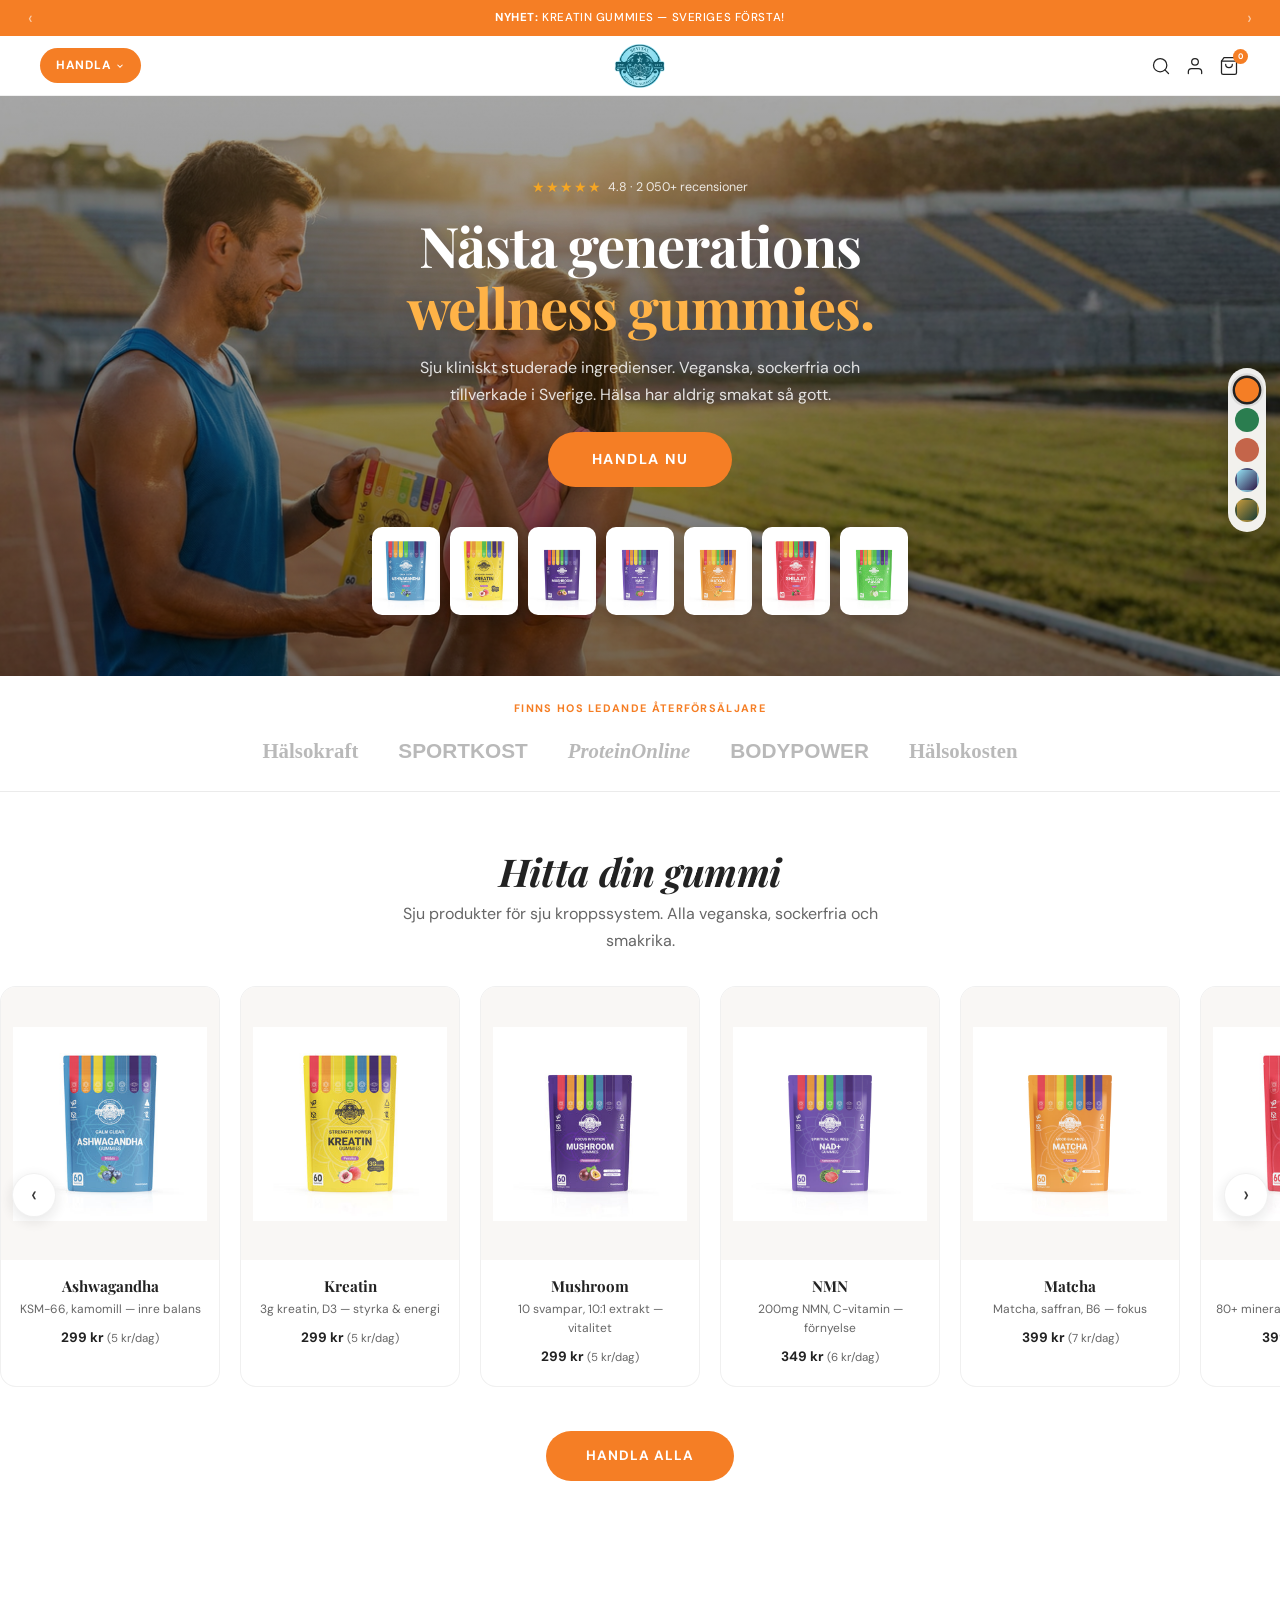
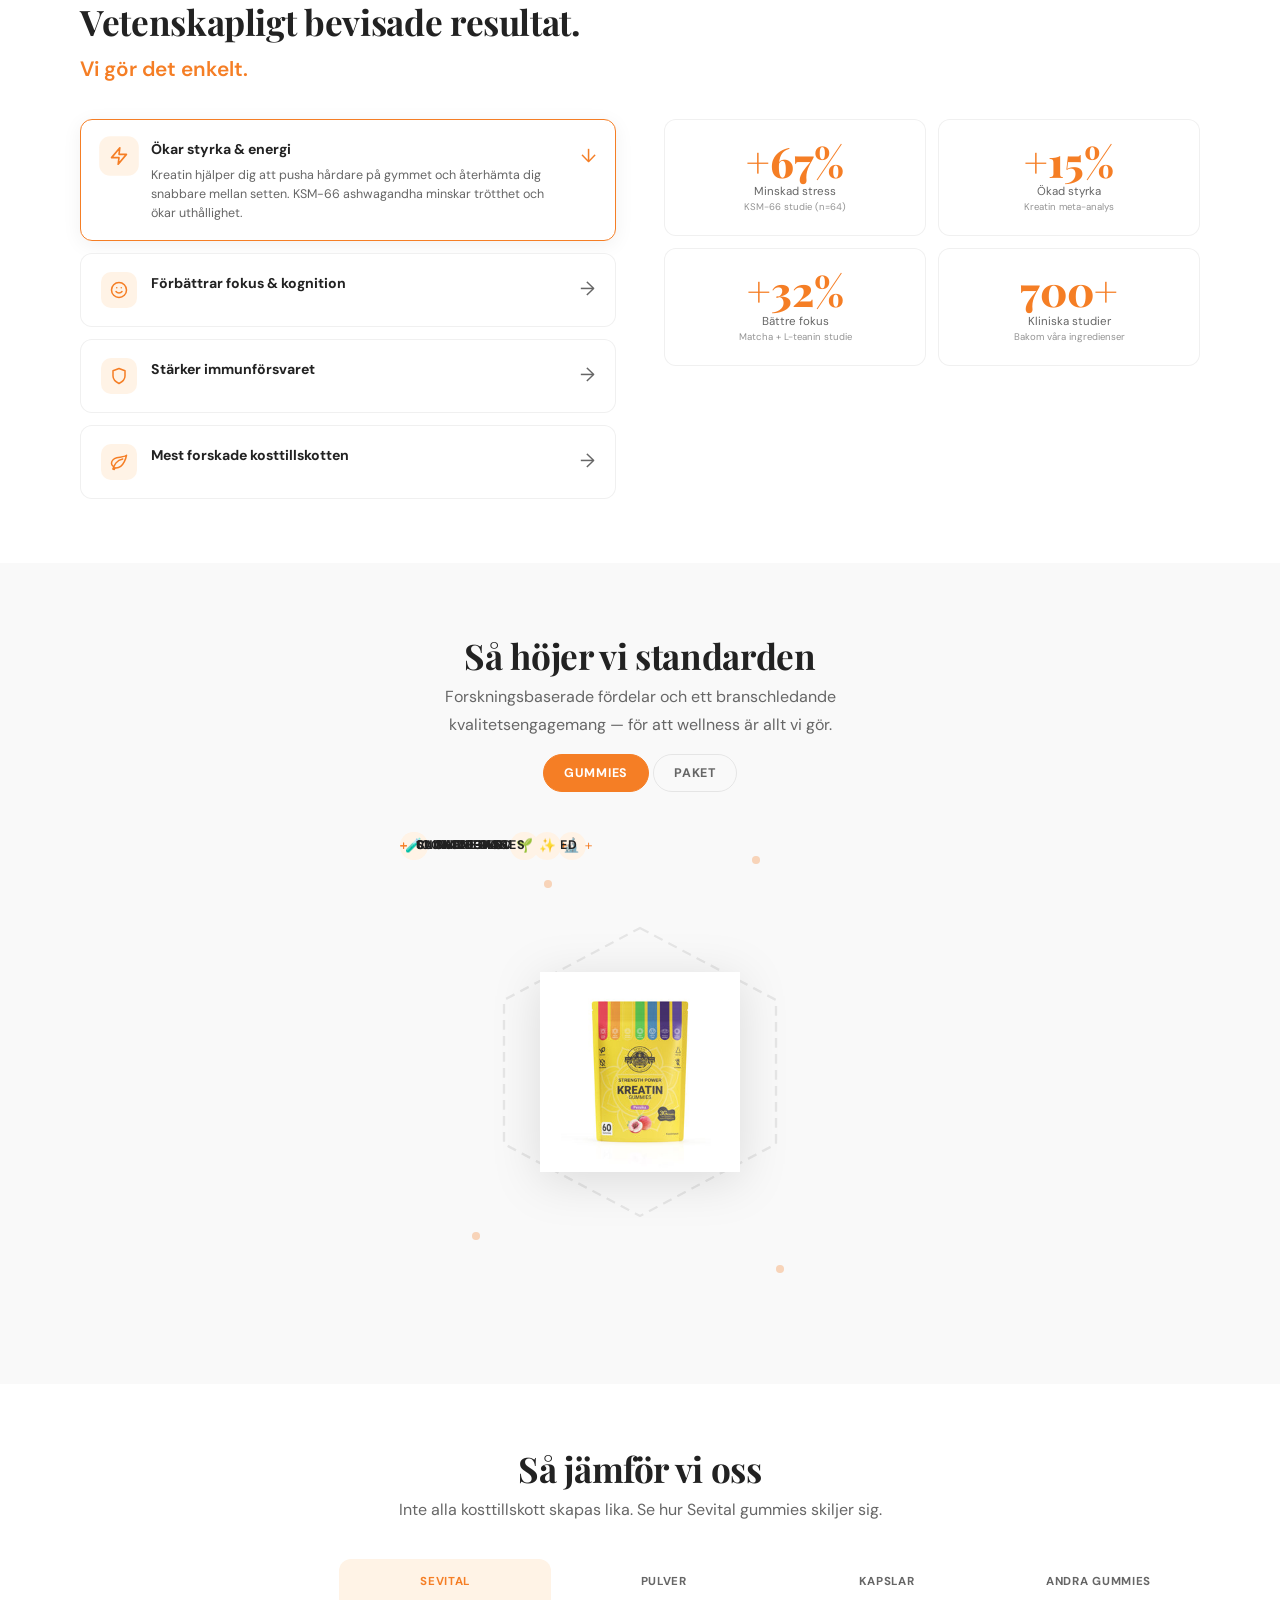
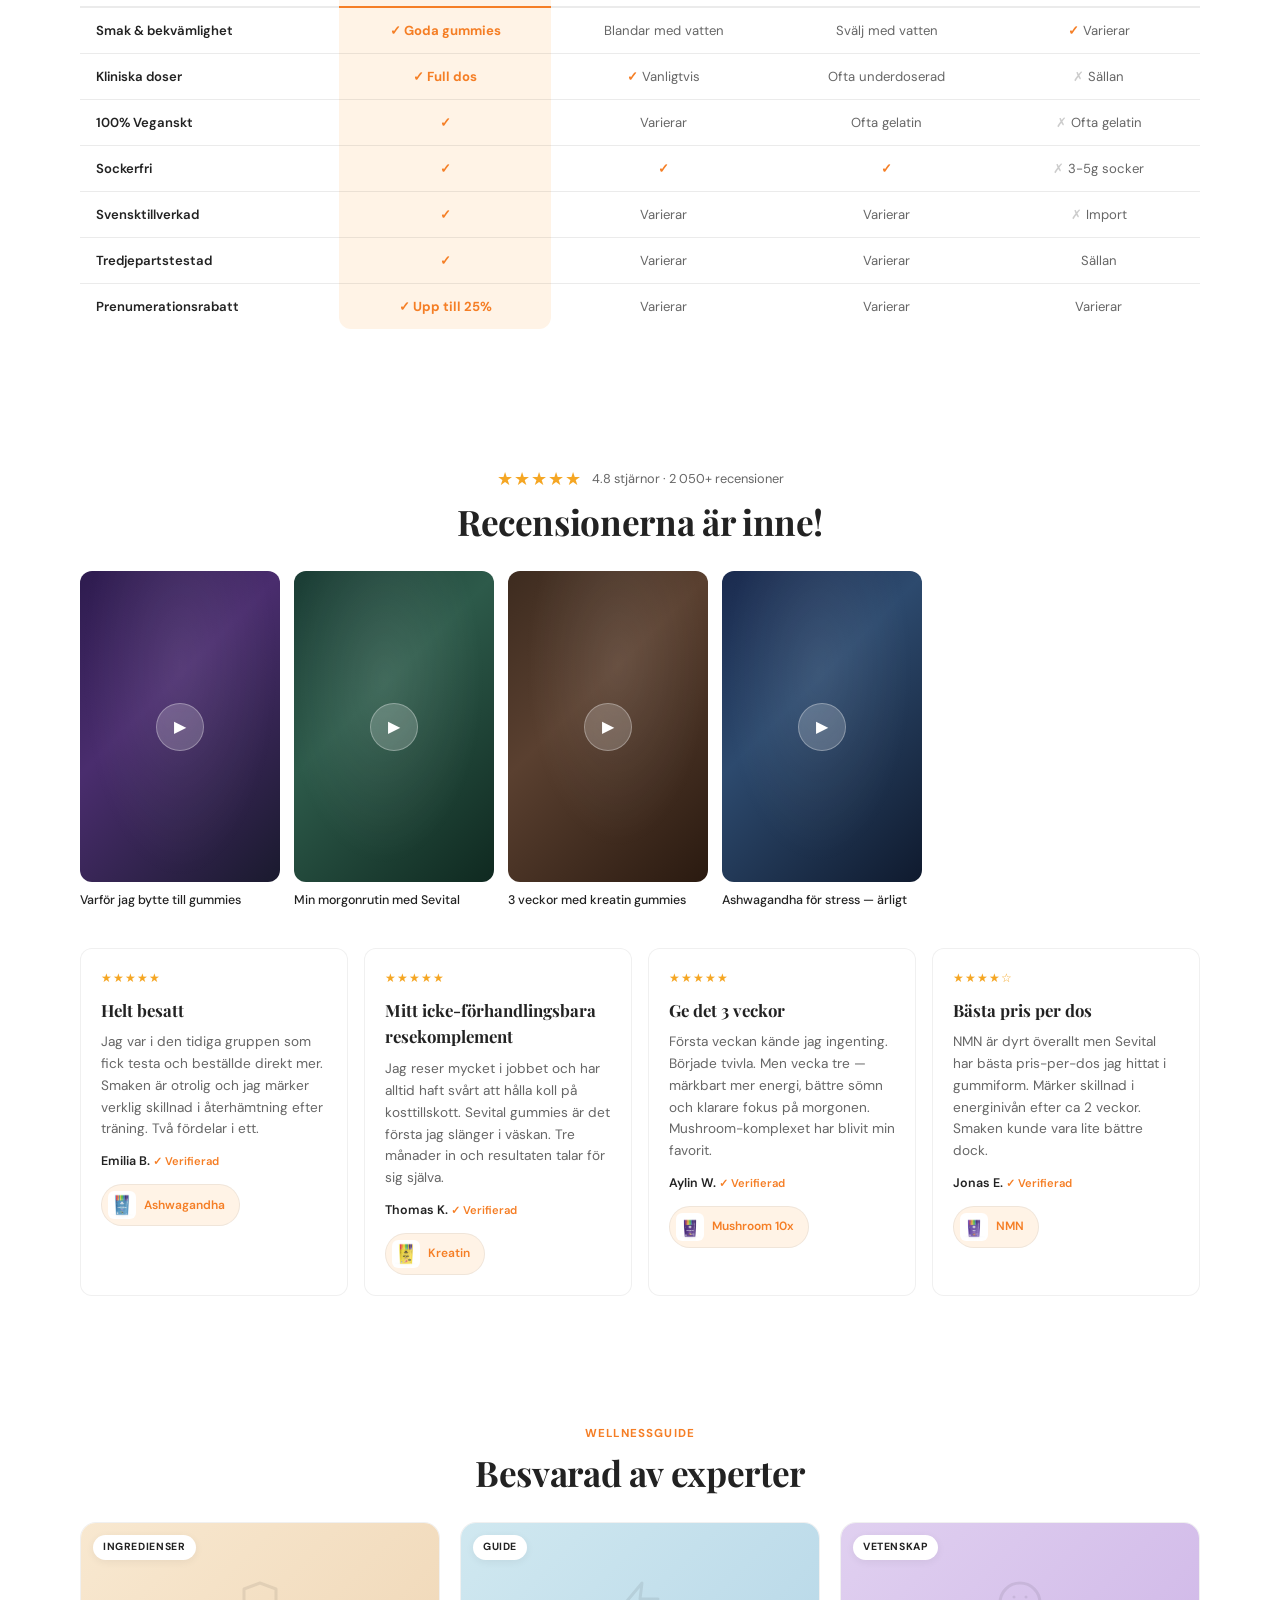
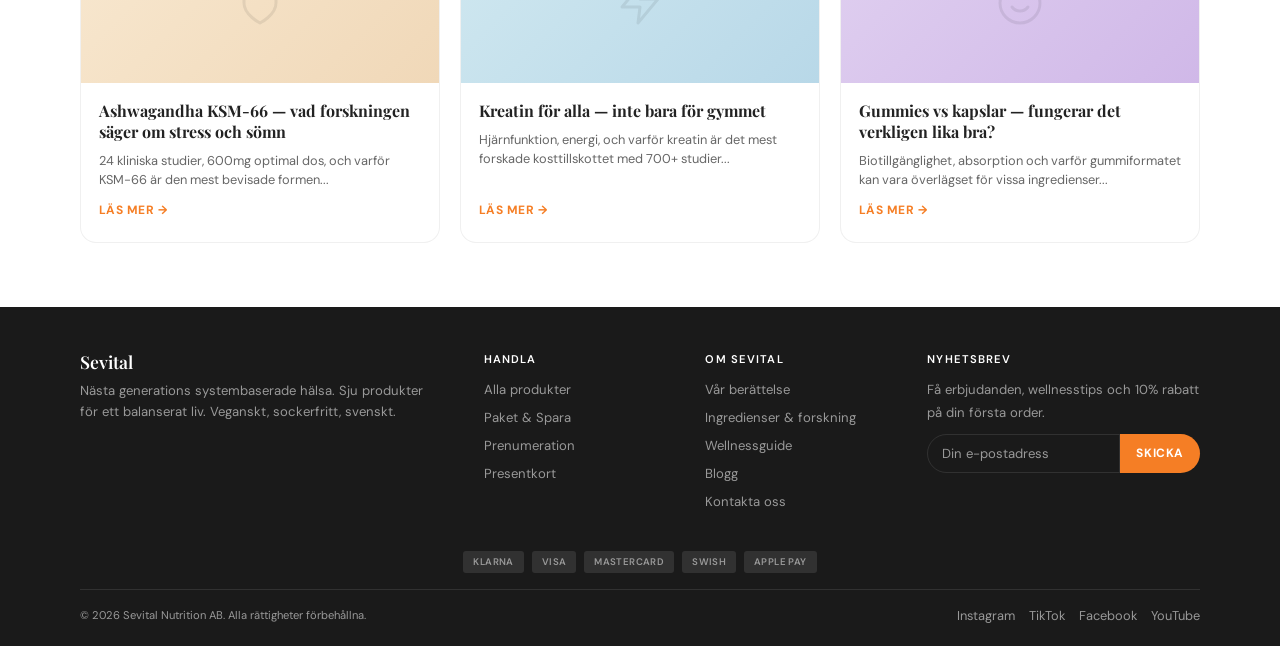
==== commit f9cd4b88: "Add UGC video/text reviews, hexagon quality section, blog cards" ====
--- a/variant-d-create.html
+++ b/variant-d-create.html
@@ -269,29 +269,40 @@
     </div>
   </section>
 
-  <!-- 7. QUALITY SECTION -->
-  <section class="quality section">
+  <!-- 7. HEXAGON QUALITY SECTION (Create-inspired) -->
+  <section class="hex-quality section">
     <div class="container">
       <div class="section-header" data-reveal>
         <h2>Så höjer vi standarden</h2>
-        <p>Varje gummi är utvecklad med omsorg — från ingrediens till förpackning.</p>
-      </div>
-      <div class="quality-layout" data-reveal>
-        <div class="quality-badges">
-          <div class="quality-badge"><div class="quality-badge-icon">🌱</div><div class="quality-badge-text">100% Veganskt</div></div>
-          <div class="quality-badge"><div class="quality-badge-icon">🇸🇪</div><div class="quality-badge-text">Tillverkad i Sverige</div></div>
-          <div class="quality-badge"><div class="quality-badge-icon">🔬</div><div class="quality-badge-text">Kliniskt studerade doser</div></div>
-          <div class="quality-badge"><div class="quality-badge-icon">🚫</div><div class="quality-badge-text">Sockerfri</div></div>
-        </div>
-        <div class="quality-product">
-          <img src="assets/ashwagandha.jpg" alt="Sevital Ashwagandha">
-        </div>
-        <div class="quality-badges">
-          <div class="quality-badge"><div class="quality-badge-icon">🧪</div><div class="quality-badge-text">Tredjepartstestade</div></div>
-          <div class="quality-badge"><div class="quality-badge-icon">♻️</div><div class="quality-badge-text">Hållbar förpackning</div></div>
-          <div class="quality-badge"><div class="quality-badge-icon">✨</div><div class="quality-badge-text">Utan konstgjorda färger</div></div>
-          <div class="quality-badge"><div class="quality-badge-icon">🍬</div><div class="quality-badge-text">Fantastisk smak</div></div>
-        </div>
+        <p>Forskningsbaserade fördelar och ett branschledande kvalitetsengagemang — för att wellness är allt vi gör.</p>
+      </div>
+      <div class="hex-tabs" data-reveal>
+        <button class="hex-tab active">Gummies</button>
+        <button class="hex-tab">Paket</button>
+      </div>
+      <div class="hex-layout" data-reveal>
+        <!-- Decorative orbit dots -->
+        <div class="hex-orbit-dot"></div>
+        <div class="hex-orbit-dot"></div>
+        <div class="hex-orbit-dot"></div>
+        <div class="hex-orbit-dot"></div>
+        <!-- Dashed hexagon border -->
+        <div class="hex-border">
+          <svg viewBox="0 0 200 200">
+            <polygon class="hex-border-path" points="100,10 185,55 185,145 100,190 15,145 15,55"/>
+          </svg>
+        </div>
+        <!-- Product center -->
+        <div class="hex-product">
+          <img src="assets/kreatin.jpg" alt="Sevital Kreatin Gummies">
+        </div>
+        <!-- 6 badges around -->
+        <div class="hex-badge"><span class="hex-badge-plus">+</span> <span>Backed by Science</span> <span class="hex-badge-icon">🔬</span></div>
+        <div class="hex-badge"><span class="hex-badge-icon">🇸🇪</span> <span>Made in Sweden</span> <span class="hex-badge-plus">+</span></div>
+        <div class="hex-badge"><span class="hex-badge-icon">🧪</span> <span>Third-party Tested</span> <span class="hex-badge-plus">+</span></div>
+        <div class="hex-badge"><span class="hex-badge-plus">+</span> <span>Sugar-free</span> <span class="hex-badge-icon">🚫</span></div>
+        <div class="hex-badge"><span class="hex-badge-plus">+</span> <span>100% Vegan</span> <span class="hex-badge-icon">🌱</span></div>
+        <div class="hex-badge"><span class="hex-badge-plus">+</span> <span>Clinical Doses</span> <span class="hex-badge-icon">✨</span></div>
       </div>
     </div>
   </section>
@@ -326,52 +337,141 @@
     </div>
   </section>
 
-  <!-- 9. REVIEWS -->
-  <section class="reviews-d section">
+  <!-- 9. UGC VIDEO + TEXT REVIEWS (Create-style) -->
+  <section class="ugc-reviews section">
     <div class="container">
       <div class="section-header" data-reveal>
-        <h2>Recensionerna talar för sig själva</h2>
-      </div>
-      <div class="reviews-summary" data-reveal>
-        <div class="stars">★★★★★</div>
-        <div class="count">4.8 av 5 · Baserat på 2 050+ recensioner</div>
-      </div>
-      <div class="reviews-d-grid">
-        <div class="review-d-card" data-reveal style="animation-delay:0s">
-          <div class="review-d-top"><div class="review-d-avatar">EB</div><div class="review-d-meta"><div class="review-d-name">Emilia B.</div><div class="review-d-stars">★★★★★</div></div><span class="review-d-badge">Verifierat köp</span></div>
-          <div class="review-d-text">Jag har tagit KSM-66 i flera år och dessa gummies är helt fantastiska! Smaken är otrolig och jag ÄLSKAR att de är sockerfria. Perfekt för oss som inte gillar att svälja stora kapslar.</div>
-          <div class="review-d-product">— Om Ashwagandha KSM-66</div>
-        </div>
-        <div class="review-d-card" data-reveal style="animation-delay:0.1s">
-          <div class="review-d-top"><div class="review-d-avatar">TK</div><div class="review-d-meta"><div class="review-d-name">Thomas K.</div><div class="review-d-stars">★★★★★</div></div><span class="review-d-badge">Verifierat köp</span></div>
-          <div class="review-d-text">Tagit kreatin i över 10 år. Lite dyrare men det perfekta komplementet — mycket enklare och godare än att blanda shakes hela tiden. Äntligen full dos i gummiform!</div>
-          <div class="review-d-product">— Om Kreatin Gummies</div>
-        </div>
-        <div class="review-d-card" data-reveal style="animation-delay:0.2s">
-          <div class="review-d-top"><div class="review-d-avatar">AW</div><div class="review-d-meta"><div class="review-d-name">Aylin W.</div><div class="review-d-stars">★★★★★</div></div><span class="review-d-badge">Verifierat köp</span></div>
-          <div class="review-d-text">Matcha-besatt sedan flera år. Köpte min egen matcha men det blev för dyrt varje dag på kafé. Dessa gummies är läckra, bekväma och betydligt billigare. Bästa fokusen jag haft!</div>
-          <div class="review-d-product">— Om Matcha Gummies</div>
-        </div>
-        <div class="review-d-card" data-reveal style="animation-delay:0.3s">
-          <div class="review-d-top"><div class="review-d-avatar">LN</div><div class="review-d-meta"><div class="review-d-name">Lina N.</div><div class="review-d-stars">★★★★★</div></div><span class="review-d-badge">Verifierat köp</span></div>
-          <div class="review-d-text">Mushroom-gummisarna har förändrat min dag. Jag mår bättre, sover djupare och har mer energi på morgonen. Att de är veganska och svenska gör det ännu bättre.</div>
-          <div class="review-d-product">— Om Mushroom 10-komplex</div>
-        </div>
-        <div class="review-d-card" data-reveal style="animation-delay:0.4s">
-          <div class="review-d-top"><div class="review-d-avatar">JE</div><div class="review-d-meta"><div class="review-d-name">Jonas E.</div><div class="review-d-stars">★★★★☆</div></div><span class="review-d-badge">Verifierat köp</span></div>
-          <div class="review-d-text">NMN är dyrt överallt men Sevital har bästa pris-per-dos jag hittat i gummiform. Märker skillnad i energinivån efter ca 2 veckor. Smaken kunde vara lite bättre dock.</div>
-          <div class="review-d-product">— Om NMN Gummies</div>
-        </div>
-        <div class="review-d-card" data-reveal style="animation-delay:0.5s">
-          <div class="review-d-top"><div class="review-d-avatar">SÅ</div><div class="review-d-meta"><div class="review-d-name">Sara Å.</div><div class="review-d-stars">★★★★★</div></div><span class="review-d-badge">Verifierat köp</span></div>
-          <div class="review-d-text">Shilajit var nytt för mig men efter att ha läst på bestämde jag mig för att testa. 3 veckor in och jag har märkbart mer energi och klarhet. Oväntat goda också!</div>
-          <div class="review-d-product">— Om Shilajit Gummies</div>
-        </div>
-      </div>
-    </div>
-  </section>
-
-  <!-- 10. FOOTER -->
+        <div class="reviews-summary">
+          <div class="stars">★★★★★</div>
+          <span class="reviews-meta">4.8 stjärnor · 2 050+ recensioner</span>
+        </div>
+        <h2>Recensionerna är inne!</h2>
+      </div>
+
+      <!-- Video UGC row -->
+      <div class="ugc-video-row" data-reveal>
+        <div class="ugc-video-card">
+          <div class="ugc-video-thumb" style="background: linear-gradient(135deg, #2d1b4e 0%, #4a2d6e 40%, #1a1a2e 100%);">
+            <div class="ugc-video-play">▶</div>
+            <div class="ugc-video-silhouette" style="background: radial-gradient(ellipse at 50% 30%, rgba(255,255,255,0.08) 0%, transparent 70%);"></div>
+          </div>
+          <div class="ugc-video-caption">Varför jag bytte till gummies</div>
+        </div>
+        <div class="ugc-video-card">
+          <div class="ugc-video-thumb" style="background: linear-gradient(135deg, #1a3c34 0%, #2d5a4a 40%, #0f2920 100%);">
+            <div class="ugc-video-play">▶</div>
+            <div class="ugc-video-silhouette" style="background: radial-gradient(ellipse at 45% 35%, rgba(255,255,255,0.1) 0%, transparent 65%);"></div>
+          </div>
+          <div class="ugc-video-caption">Min morgonrutin med Sevital</div>
+        </div>
+        <div class="ugc-video-card">
+          <div class="ugc-video-thumb" style="background: linear-gradient(135deg, #3d2b1f 0%, #5a4030 40%, #2a1a10 100%);">
+            <div class="ugc-video-play">▶</div>
+            <div class="ugc-video-silhouette" style="background: radial-gradient(ellipse at 55% 30%, rgba(255,255,255,0.09) 0%, transparent 60%);"></div>
+          </div>
+          <div class="ugc-video-caption">3 veckor med kreatin gummies</div>
+        </div>
+        <div class="ugc-video-card">
+          <div class="ugc-video-thumb" style="background: linear-gradient(135deg, #1a2a4e 0%, #2d4a6e 40%, #0f1a2e 100%);">
+            <div class="ugc-video-play">▶</div>
+            <div class="ugc-video-silhouette" style="background: radial-gradient(ellipse at 48% 32%, rgba(255,255,255,0.08) 0%, transparent 65%);"></div>
+          </div>
+          <div class="ugc-video-caption">Ashwagandha för stress — ärligt</div>
+        </div>
+      </div>
+
+      <!-- Text review cards (Create-style: title + text + author + product tag) -->
+      <div class="ugc-text-row" data-reveal>
+        <div class="ugc-text-card">
+          <div class="ugc-text-stars">★★★★★</div>
+          <div class="ugc-text-title">Helt besatt</div>
+          <div class="ugc-text-body">Jag var i den tidiga gruppen som fick testa och beställde direkt mer. Smaken är otrolig och jag märker verklig skillnad i återhämtning efter träning. Två fördelar i ett.</div>
+          <div class="ugc-text-author">Emilia B. <span class="ugc-verified">✓ Verifierad</span></div>
+          <a href="#" class="ugc-product-tag">
+            <img src="assets/ashwagandha.jpg" alt="Ashwagandha">
+            <span>Ashwagandha</span>
+          </a>
+        </div>
+        <div class="ugc-text-card">
+          <div class="ugc-text-stars">★★★★★</div>
+          <div class="ugc-text-title">Mitt icke-förhandlingsbara resekomplement</div>
+          <div class="ugc-text-body">Jag reser mycket i jobbet och har alltid haft svårt att hålla koll på kosttillskott. Sevital gummies är det första jag slänger i väskan. Tre månader in och resultaten talar för sig själva.</div>
+          <div class="ugc-text-author">Thomas K. <span class="ugc-verified">✓ Verifierad</span></div>
+          <a href="#" class="ugc-product-tag">
+            <img src="assets/kreatin.jpg" alt="Kreatin">
+            <span>Kreatin</span>
+          </a>
+        </div>
+        <div class="ugc-text-card">
+          <div class="ugc-text-stars">★★★★★</div>
+          <div class="ugc-text-title">Ge det 3 veckor</div>
+          <div class="ugc-text-body">Första veckan kände jag ingenting. Började tvivla. Men vecka tre — märkbart mer energi, bättre sömn och klarare fokus på morgonen. Mushroom-komplexet har blivit min favorit.</div>
+          <div class="ugc-text-author">Aylin W. <span class="ugc-verified">✓ Verifierad</span></div>
+          <a href="#" class="ugc-product-tag">
+            <img src="assets/mushroom.jpg" alt="Mushroom">
+            <span>Mushroom 10x</span>
+          </a>
+        </div>
+        <div class="ugc-text-card">
+          <div class="ugc-text-stars">★★★★☆</div>
+          <div class="ugc-text-title">Bästa pris per dos</div>
+          <div class="ugc-text-body">NMN är dyrt överallt men Sevital har bästa pris-per-dos jag hittat i gummiform. Märker skillnad i energinivån efter ca 2 veckor. Smaken kunde vara lite bättre dock.</div>
+          <div class="ugc-text-author">Jonas E. <span class="ugc-verified">✓ Verifierad</span></div>
+          <a href="#" class="ugc-product-tag">
+            <img src="assets/nmn.jpg" alt="NMN">
+            <span>NMN</span>
+          </a>
+        </div>
+      </div>
+    </div>
+  </section>
+
+  <!-- 10. BLOG -->
+  <section class="blog-d section">
+    <div class="container">
+      <div class="section-header" data-reveal>
+        <p style="color:var(--accent-1);font-weight:700;text-transform:uppercase;letter-spacing:0.1em;font-size:0.72rem;margin-bottom:8px">Wellnessguide</p>
+        <h2>Besvarad av experter</h2>
+      </div>
+      <div class="blog-d-grid" data-reveal>
+        <a href="#" class="blog-d-card">
+          <div class="blog-d-image" style="background: linear-gradient(135deg, #f8e8d0 0%, #f0d8b8 100%);">
+            <div class="blog-d-category">Ingredienser</div>
+            <svg class="blog-d-icon" viewBox="0 0 24 24"><path d="M12 22s8-4 8-10V5l-8-3-8 3v7c0 6 8 10 8 10z"/></svg>
+          </div>
+          <div class="blog-d-info">
+            <h3>Ashwagandha KSM-66 — vad forskningen säger om stress och sömn</h3>
+            <p>24 kliniska studier, 600mg optimal dos, och varför KSM-66 är den mest bevisade formen...</p>
+            <span class="blog-d-read">Läs mer →</span>
+          </div>
+        </a>
+        <a href="#" class="blog-d-card">
+          <div class="blog-d-image" style="background: linear-gradient(135deg, #d0e8f0 0%, #b8d8e8 100%);">
+            <div class="blog-d-category">Guide</div>
+            <svg class="blog-d-icon" viewBox="0 0 24 24"><path d="M13 2 3 14h9l-1 8 10-12h-9l1-8z"/></svg>
+          </div>
+          <div class="blog-d-info">
+            <h3>Kreatin för alla — inte bara för gymmet</h3>
+            <p>Hjärnfunktion, energi, och varför kreatin är det mest forskade kosttillskottet med 700+ studier...</p>
+            <span class="blog-d-read">Läs mer →</span>
+          </div>
+        </a>
+        <a href="#" class="blog-d-card">
+          <div class="blog-d-image" style="background: linear-gradient(135deg, #e0d0f0 0%, #d0b8e8 100%);">
+            <div class="blog-d-category">Vetenskap</div>
+            <svg class="blog-d-icon" viewBox="0 0 24 24"><circle cx="12" cy="12" r="10"/><path d="M8 14s1.5 2 4 2 4-2 4-2"/><line x1="9" y1="9" x2="9.01" y2="9"/><line x1="15" y1="9" x2="15.01" y2="9"/></svg>
+          </div>
+          <div class="blog-d-info">
+            <h3>Gummies vs kapslar — fungerar det verkligen lika bra?</h3>
+            <p>Biotillgänglighet, absorption och varför gummiformatet kan vara överlägset för vissa ingredienser...</p>
+            <span class="blog-d-read">Läs mer →</span>
+          </div>
+        </a>
+      </div>
+    </div>
+  </section>
+
+  <!-- 11. FOOTER -->
   <footer class="footer footer-d">
     <div class="container">
       <div class="footer-grid">
--- a/variant-d-create.css
+++ b/variant-d-create.css
@@ -1227,6 +1227,389 @@
 @media (min-width: 1024px) { .reviews-d-grid { grid-template-columns: repeat(3, 1fr); } }
 
 /* ============================================
+   UGC VIDEO + TEXT REVIEWS (Create-style)
+   ============================================ */
+.ugc-reviews { padding: 64px 0; background: var(--bg-base); }
+.ugc-reviews .reviews-summary {
+  display: flex;
+  align-items: center;
+  justify-content: center;
+  gap: 10px;
+  margin-bottom: 8px;
+}
+.ugc-reviews .reviews-summary .stars { color: #F5A623; font-size: 1.1rem; letter-spacing: 1px; }
+.ugc-reviews .reviews-meta { font-size: 0.8rem; color: var(--text-secondary); }
+
+/* Video thumbnails row */
+.ugc-video-row {
+  display: flex;
+  gap: 14px;
+  overflow-x: auto;
+  scroll-snap-type: x mandatory;
+  -webkit-overflow-scrolling: touch;
+  padding: 0 0 16px;
+  scrollbar-width: none;
+  margin-bottom: 24px;
+}
+.ugc-video-row::-webkit-scrollbar { display: none; }
+.ugc-video-card {
+  flex: 0 0 180px;
+  scroll-snap-align: start;
+  cursor: pointer;
+}
+.ugc-video-thumb {
+  width: 100%;
+  aspect-ratio: 9/14;
+  border-radius: 12px;
+  overflow: hidden;
+  position: relative;
+  transition: transform 0.3s, box-shadow 0.3s;
+}
+.ugc-video-card:hover .ugc-video-thumb {
+  transform: scale(1.03);
+  box-shadow: 0 12px 32px rgba(0,0,0,0.2);
+}
+.ugc-video-silhouette {
+  position: absolute;
+  inset: 0;
+  pointer-events: none;
+}
+.ugc-video-play {
+  position: absolute;
+  top: 50%;
+  left: 50%;
+  transform: translate(-50%, -50%);
+  width: 48px;
+  height: 48px;
+  border-radius: 50%;
+  background: rgba(255,255,255,0.2);
+  backdrop-filter: blur(4px);
+  -webkit-backdrop-filter: blur(4px);
+  display: flex;
+  align-items: center;
+  justify-content: center;
+  color: #fff;
+  font-size: 1rem;
+  transition: background 0.3s, transform 0.3s;
+  border: 1px solid rgba(255,255,255,0.3);
+}
+.ugc-video-card:hover .ugc-video-play {
+  background: rgba(255,255,255,0.35);
+  transform: translate(-50%, -50%) scale(1.1);
+}
+.ugc-video-caption {
+  font-size: 0.78rem;
+  color: var(--text-primary);
+  margin-top: 10px;
+  font-weight: 500;
+  line-height: 1.3;
+}
+
+@media (min-width: 1024px) {
+  .ugc-video-card { flex: 0 0 200px; }
+}
+
+/* Text review cards */
+.ugc-text-row {
+  display: grid;
+  grid-template-columns: 1fr;
+  gap: 16px;
+}
+.ugc-text-card {
+  background: var(--card-bg);
+  border: 1px solid var(--card-border);
+  border-radius: 12px;
+  padding: 20px;
+  transition: transform 0.3s, box-shadow 0.3s;
+}
+.ugc-text-card:hover {
+  transform: translateY(-4px);
+  box-shadow: 0 10px 28px rgba(0,0,0,0.06);
+}
+.ugc-text-stars { color: #F5A623; font-size: 0.75rem; letter-spacing: 1px; margin-bottom: 8px; }
+.ugc-text-title {
+  font-family: var(--font-display), serif;
+  font-size: 1.05rem;
+  font-weight: 700;
+  color: var(--text-primary);
+  margin-bottom: 8px;
+}
+.ugc-text-body {
+  font-size: 0.85rem;
+  line-height: 1.6;
+  color: var(--text-secondary);
+  margin-bottom: 12px;
+}
+.ugc-text-author {
+  font-size: 0.78rem;
+  font-weight: 600;
+  color: var(--text-primary);
+  margin-bottom: 12px;
+}
+.ugc-verified {
+  color: var(--accent-1);
+  font-weight: 600;
+  font-size: 0.7rem;
+}
+.ugc-product-tag {
+  display: inline-flex;
+  align-items: center;
+  gap: 8px;
+  background: var(--accent-light);
+  border: 1px solid var(--card-border);
+  border-radius: var(--btn-radius);
+  padding: 6px 14px 6px 6px;
+  font-size: 0.75rem;
+  font-weight: 600;
+  color: var(--accent-1);
+  transition: background 0.2s;
+}
+.ugc-product-tag:hover { background: var(--card-border); }
+.ugc-product-tag img {
+  width: 28px;
+  height: 28px;
+  border-radius: 6px;
+  object-fit: cover;
+}
+
+@media (min-width: 768px) { .ugc-text-row { grid-template-columns: repeat(2, 1fr); } }
+@media (min-width: 1024px) { .ugc-text-row { grid-template-columns: repeat(4, 1fr); } }
+
+/* ============================================
+   HEXAGON QUALITY SECTION (Create-inspired)
+   ============================================ */
+.hex-quality {
+  padding: 72px 0;
+  background: var(--bg-alt);
+  text-align: center;
+  overflow: hidden;
+}
+.hex-quality .section-header { margin-bottom: 16px; }
+.hex-tabs {
+  display: flex;
+  justify-content: center;
+  gap: 4px;
+  margin-bottom: 40px;
+}
+.hex-tab {
+  padding: 10px 20px;
+  border-radius: var(--btn-radius);
+  font-size: 0.78rem;
+  font-weight: 700;
+  text-transform: uppercase;
+  letter-spacing: 0.06em;
+  background: transparent;
+  color: var(--text-secondary);
+  border: 1px solid var(--border-color);
+  transition: all 0.3s;
+  cursor: pointer;
+}
+.hex-tab.active {
+  background: var(--cta-bg);
+  color: var(--cta-text);
+  border-color: var(--cta-bg);
+}
+.hex-tab:hover:not(.active) { border-color: var(--accent-1); color: var(--accent-1); }
+
+.hex-layout {
+  position: relative;
+  width: 300px;
+  height: 300px;
+  margin: 0 auto;
+}
+.hex-product {
+  position: absolute;
+  top: 50%;
+  left: 50%;
+  transform: translate(-50%, -50%);
+  width: 140px;
+  height: 140px;
+  z-index: 2;
+}
+.hex-product img {
+  width: 100%;
+  height: 100%;
+  object-fit: contain;
+  filter: drop-shadow(0 8px 24px rgba(0,0,0,0.12));
+  transition: transform 0.5s cubic-bezier(0.34, 1.56, 0.64, 1);
+}
+.hex-product:hover img { transform: scale(1.1) rotate(-3deg); }
+
+/* Hexagon border */
+.hex-border {
+  position: absolute;
+  top: 50%;
+  left: 50%;
+  transform: translate(-50%, -50%);
+  width: 220px;
+  height: 220px;
+  z-index: 1;
+}
+.hex-border svg { width: 100%; height: 100%; }
+.hex-border-path {
+  fill: none;
+  stroke: var(--border-color);
+  stroke-width: 1.5;
+  stroke-dasharray: 6 4;
+}
+/* Orbit dots */
+.hex-orbit-dot {
+  position: absolute;
+  width: 8px;
+  height: 8px;
+  border-radius: 50%;
+  background: var(--accent-1);
+  opacity: 0.3;
+}
+.hex-orbit-dot:nth-child(1) { top: 10%; left: 30%; }
+.hex-orbit-dot:nth-child(2) { top: 5%; right: 25%; }
+.hex-orbit-dot:nth-child(3) { bottom: 15%; left: 15%; }
+.hex-orbit-dot:nth-child(4) { bottom: 8%; right: 20%; }
+
+/* Badge positions */
+.hex-badge {
+  position: absolute;
+  display: flex;
+  align-items: center;
+  gap: 8px;
+  font-size: 0.72rem;
+  font-weight: 700;
+  text-transform: uppercase;
+  letter-spacing: 0.05em;
+  color: var(--text-primary);
+  white-space: nowrap;
+  transition: transform 0.3s;
+}
+.hex-badge:hover { transform: scale(1.05); }
+.hex-badge-icon {
+  width: 28px;
+  height: 28px;
+  border-radius: 50%;
+  background: var(--accent-light);
+  display: flex;
+  align-items: center;
+  justify-content: center;
+  font-size: 0.85rem;
+  color: var(--accent-1);
+  flex-shrink: 0;
+}
+.hex-badge-plus {
+  font-size: 0.9rem;
+  color: var(--accent-1);
+  font-weight: 300;
+}
+/* Position each badge around the hex */
+.hex-badge:nth-child(1) { top: 0; left: 50%; transform: translateX(-50%); }
+.hex-badge:nth-child(2) { top: 25%; right: -60px; }
+.hex-badge:nth-child(3) { bottom: 25%; right: -60px; }
+.hex-badge:nth-child(4) { bottom: 0; left: 50%; transform: translateX(-50%); }
+.hex-badge:nth-child(5) { bottom: 25%; left: -60px; }
+.hex-badge:nth-child(6) { top: 25%; left: -60px; }
+
+@media (min-width: 768px) {
+  .hex-layout { width: 400px; height: 400px; }
+  .hex-product { width: 180px; height: 180px; }
+  .hex-border { width: 280px; height: 280px; }
+  .hex-badge:nth-child(2) { right: -90px; }
+  .hex-badge:nth-child(3) { right: -90px; }
+  .hex-badge:nth-child(5) { left: -90px; }
+  .hex-badge:nth-child(6) { left: -90px; }
+  .hex-badge { font-size: 0.78rem; }
+}
+@media (min-width: 1024px) {
+  .hex-layout { width: 480px; height: 480px; }
+  .hex-product { width: 200px; height: 200px; }
+  .hex-border { width: 320px; height: 320px; }
+  .hex-badge:nth-child(2) { right: -120px; }
+  .hex-badge:nth-child(3) { right: -120px; }
+  .hex-badge:nth-child(5) { left: -120px; }
+  .hex-badge:nth-child(6) { left: -120px; }
+}
+
+/* ============================================
+   BLOG SECTION (Create-style)
+   ============================================ */
+.blog-d { padding: 64px 0; background: var(--bg-base); }
+.blog-d-grid {
+  display: grid;
+  grid-template-columns: 1fr;
+  gap: 20px;
+}
+.blog-d-card {
+  background: var(--card-bg);
+  border-radius: var(--card-radius);
+  overflow: hidden;
+  border: 1px solid var(--card-border);
+  transition: transform 0.3s, box-shadow 0.3s;
+  display: flex;
+  flex-direction: column;
+}
+.blog-d-card:hover {
+  transform: translateY(-4px);
+  box-shadow: 0 12px 32px rgba(0,0,0,0.08);
+}
+.blog-d-image {
+  height: 160px;
+  display: flex;
+  align-items: center;
+  justify-content: center;
+  position: relative;
+  overflow: hidden;
+}
+.blog-d-image svg {
+  width: 48px;
+  height: 48px;
+  stroke: rgba(0,0,0,0.08);
+  fill: none;
+  stroke-width: 1.5;
+  stroke-linecap: round;
+  stroke-linejoin: round;
+}
+.blog-d-category {
+  position: absolute;
+  top: 12px;
+  left: 12px;
+  background: var(--card-bg);
+  color: var(--text-primary);
+  font-size: 0.65rem;
+  font-weight: 700;
+  text-transform: uppercase;
+  letter-spacing: 0.06em;
+  padding: 4px 10px;
+  border-radius: 20px;
+  box-shadow: 0 2px 8px rgba(0,0,0,0.06);
+}
+.blog-d-info { padding: 18px 18px 22px; flex: 1; display: flex; flex-direction: column; }
+.blog-d-info h3 {
+  font-family: var(--font-display), serif;
+  font-size: 1rem;
+  font-weight: 700;
+  color: var(--text-primary);
+  margin-bottom: 8px;
+  line-height: 1.3;
+}
+.blog-d-info p {
+  font-size: 0.8rem;
+  color: var(--text-secondary);
+  line-height: 1.5;
+  margin-bottom: 12px;
+  flex: 1;
+  display: -webkit-box;
+  -webkit-line-clamp: 3;
+  -webkit-box-orient: vertical;
+  overflow: hidden;
+}
+.blog-d-read {
+  font-size: 0.75rem;
+  font-weight: 700;
+  color: var(--accent-1);
+  text-transform: uppercase;
+  letter-spacing: 0.04em;
+}
+
+@media (min-width: 768px) { .blog-d-grid { grid-template-columns: repeat(3, 1fr); } }
+
+/* ============================================
    FOOTER OVERRIDES
    ============================================ */
 .footer-d .footer-newsletter input {
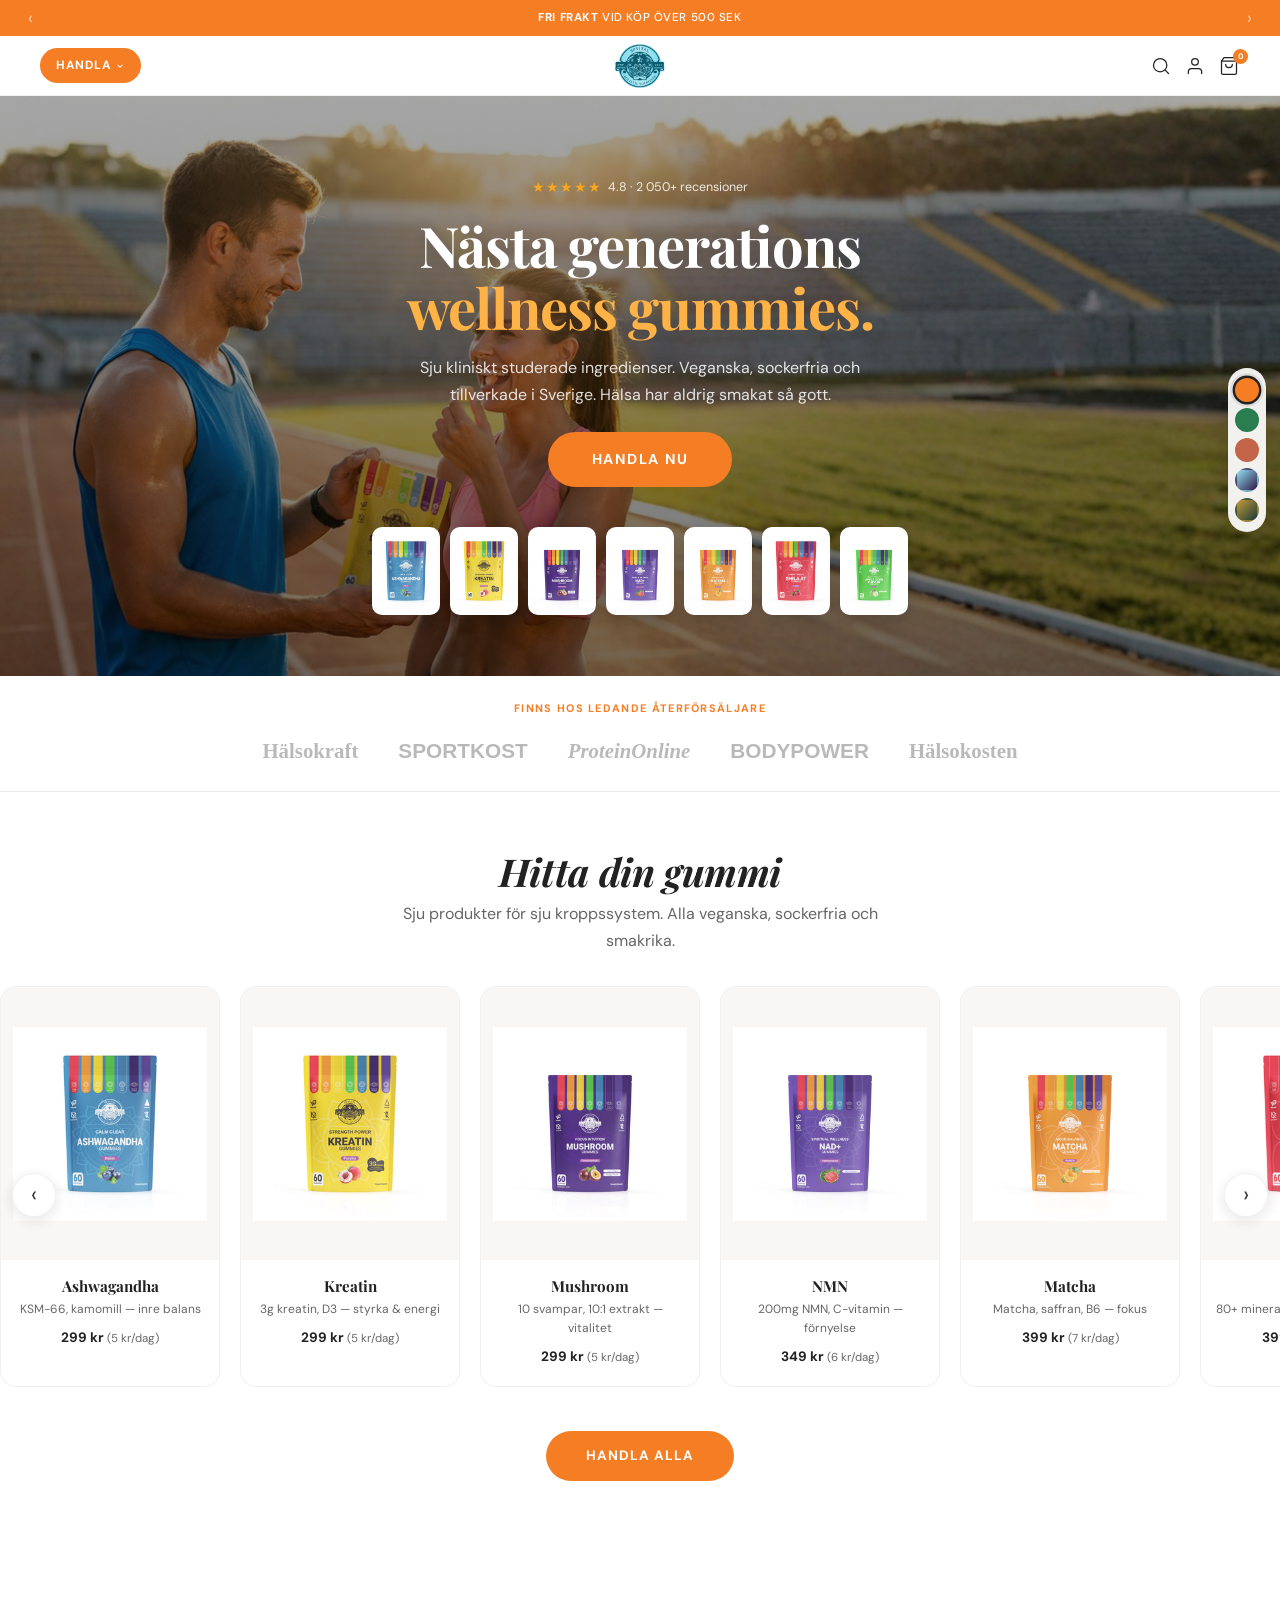
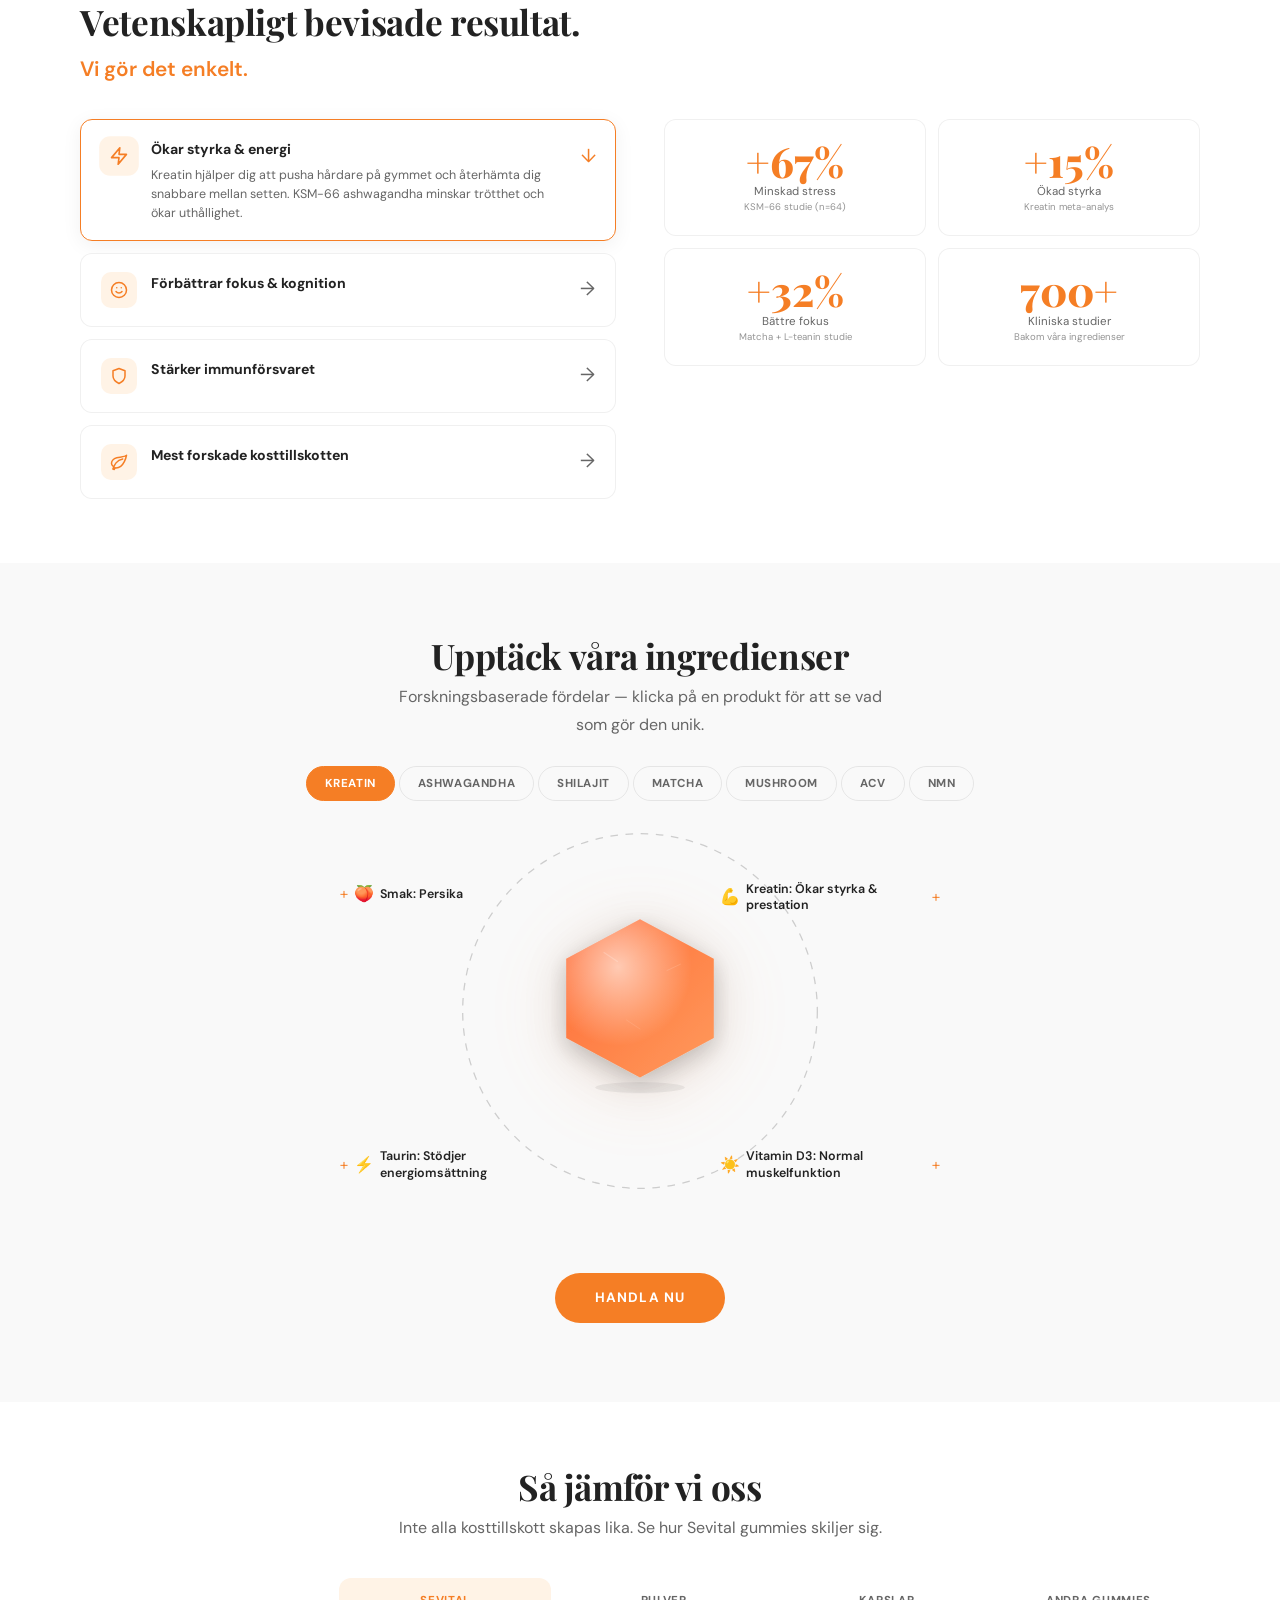
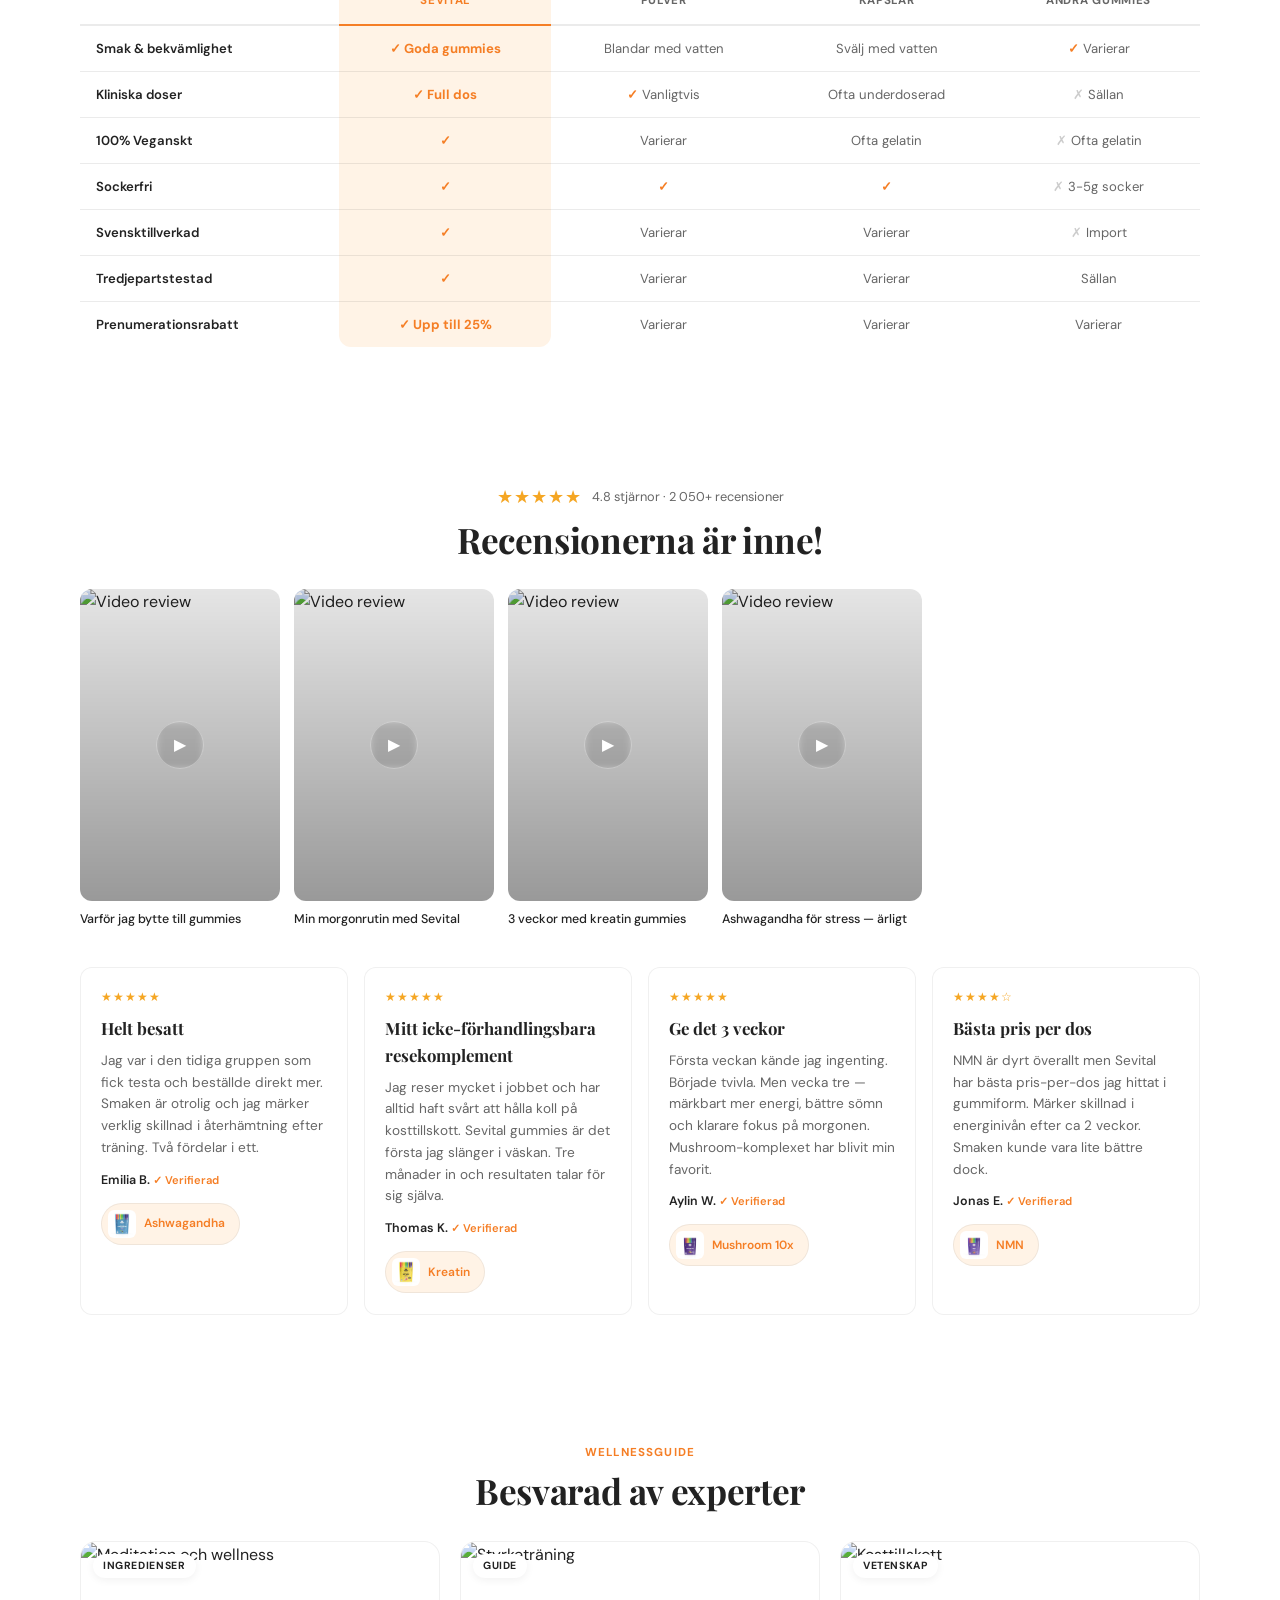
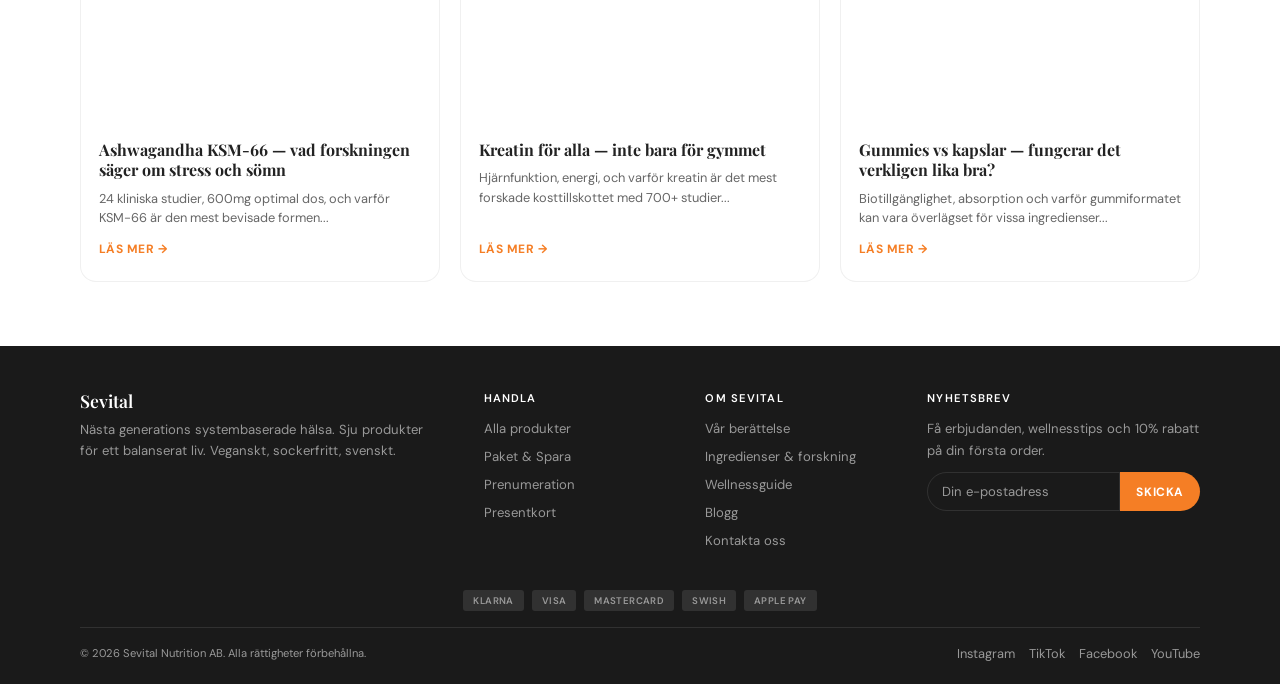
==== commit 0ad155f9: "Real Unsplash photos for video reviews + blog, wire up gummy showcase JS" ====
--- a/variant-d-create.html
+++ b/variant-d-create.html
@@ -269,40 +269,82 @@
     </div>
   </section>
 
-  <!-- 7. HEXAGON QUALITY SECTION (Create-inspired) -->
-  <section class="hex-quality section">
+  <!-- 7. GUMMY SHOWCASE (hexagon SVG + orbit + product switcher) -->
+  <section class="gummy-showcase section" id="gummyShowcase">
     <div class="container">
       <div class="section-header" data-reveal>
-        <h2>Så höjer vi standarden</h2>
-        <p>Forskningsbaserade fördelar och ett branschledande kvalitetsengagemang — för att wellness är allt vi gör.</p>
-      </div>
-      <div class="hex-tabs" data-reveal>
-        <button class="hex-tab active">Gummies</button>
-        <button class="hex-tab">Paket</button>
-      </div>
-      <div class="hex-layout" data-reveal>
-        <!-- Decorative orbit dots -->
-        <div class="hex-orbit-dot"></div>
-        <div class="hex-orbit-dot"></div>
-        <div class="hex-orbit-dot"></div>
-        <div class="hex-orbit-dot"></div>
-        <!-- Dashed hexagon border -->
-        <div class="hex-border">
-          <svg viewBox="0 0 200 200">
-            <polygon class="hex-border-path" points="100,10 185,55 185,145 100,190 15,145 15,55"/>
+        <h2>Upptäck våra ingredienser</h2>
+        <p>Forskningsbaserade fördelar — klicka på en produkt för att se vad som gör den unik.</p>
+      </div>
+      <!-- Product tabs -->
+      <div class="gummy-tabs" data-reveal>
+        <button class="gummy-tab active" data-gummy="kreatin">Kreatin</button>
+        <button class="gummy-tab" data-gummy="ashwagandha">Ashwagandha</button>
+        <button class="gummy-tab" data-gummy="shilajit">Shilajit</button>
+        <button class="gummy-tab" data-gummy="matcha">Matcha</button>
+        <button class="gummy-tab" data-gummy="mushroom">Mushroom</button>
+        <button class="gummy-tab" data-gummy="acv">ACV</button>
+        <button class="gummy-tab" data-gummy="nmn">NMN</button>
+      </div>
+      <!-- Showcase area -->
+      <div class="gummy-stage" data-reveal>
+        <!-- SVG gummy + orbit -->
+        <div class="gummy-center">
+          <svg class="gummy-orbit" viewBox="0 0 300 300" width="300" height="300">
+            <circle cx="150" cy="150" r="140" fill="none" stroke-dasharray="6 6" stroke-width="1" stroke="currentColor" opacity="0.2"/>
           </svg>
-        </div>
-        <!-- Product center -->
-        <div class="hex-product">
-          <img src="assets/kreatin.jpg" alt="Sevital Kreatin Gummies">
-        </div>
-        <!-- 6 badges around -->
-        <div class="hex-badge"><span class="hex-badge-plus">+</span> <span>Backed by Science</span> <span class="hex-badge-icon">🔬</span></div>
-        <div class="hex-badge"><span class="hex-badge-icon">🇸🇪</span> <span>Made in Sweden</span> <span class="hex-badge-plus">+</span></div>
-        <div class="hex-badge"><span class="hex-badge-icon">🧪</span> <span>Third-party Tested</span> <span class="hex-badge-plus">+</span></div>
-        <div class="hex-badge"><span class="hex-badge-plus">+</span> <span>Sugar-free</span> <span class="hex-badge-icon">🚫</span></div>
-        <div class="hex-badge"><span class="hex-badge-plus">+</span> <span>100% Vegan</span> <span class="hex-badge-icon">🌱</span></div>
-        <div class="hex-badge"><span class="hex-badge-plus">+</span> <span>Clinical Doses</span> <span class="hex-badge-icon">✨</span></div>
+          <div class="gummy-glow" id="gummyGlow"></div>
+          <svg class="gummy-svg" id="gummySvg" viewBox="0 0 200 220" width="160" height="176">
+            <defs>
+              <linearGradient id="gummyGrad" x1="0%" y1="0%" x2="100%" y2="100%">
+                <stop offset="0%" id="gummyStop1"/>
+                <stop offset="100%" id="gummyStop2"/>
+              </linearGradient>
+              <radialGradient id="gummyShine" cx="35%" cy="30%" r="50%">
+                <stop offset="0%" stop-color="rgba(255,255,255,0.6)"/>
+                <stop offset="100%" stop-color="rgba(255,255,255,0)"/>
+              </radialGradient>
+              <filter id="gummyShadow">
+                <feDropShadow dx="0" dy="8" stdDeviation="12" flood-color="rgba(0,0,0,0.15)"/>
+              </filter>
+            </defs>
+            <!-- Hex shape -->
+            <polygon points="100,8 182,52 182,140 100,184 18,140 18,52" fill="url(#gummyGrad)" filter="url(#gummyShadow)" rx="8"/>
+            <!-- Shine overlay -->
+            <polygon points="100,8 182,52 182,140 100,184 18,140 18,52" fill="url(#gummyShine)"/>
+            <!-- Surface texture lines -->
+            <line x1="60" y1="45" x2="75" y2="55" stroke="rgba(255,255,255,0.2)" stroke-width="1.5" stroke-linecap="round"/>
+            <line x1="130" y1="65" x2="145" y2="58" stroke="rgba(255,255,255,0.15)" stroke-width="1" stroke-linecap="round"/>
+            <line x1="85" y1="120" x2="100" y2="130" stroke="rgba(255,255,255,0.12)" stroke-width="1" stroke-linecap="round"/>
+            <!-- Bottom highlight -->
+            <ellipse cx="100" cy="195" rx="50" ry="6" fill="rgba(0,0,0,0.06)"/>
+          </svg>
+        </div>
+        <!-- 4 info labels -->
+        <div class="gummy-label gummy-label-nw" id="gummyL0">
+          <span class="gummy-label-plus">+</span>
+          <span class="gummy-label-icon" id="gummyI0"></span>
+          <span class="gummy-label-text" id="gummyT0"></span>
+        </div>
+        <div class="gummy-label gummy-label-ne" id="gummyL1">
+          <span class="gummy-label-icon" id="gummyI1"></span>
+          <span class="gummy-label-text" id="gummyT1"></span>
+          <span class="gummy-label-plus">+</span>
+        </div>
+        <div class="gummy-label gummy-label-sw" id="gummyL2">
+          <span class="gummy-label-plus">+</span>
+          <span class="gummy-label-icon" id="gummyI2"></span>
+          <span class="gummy-label-text" id="gummyT2"></span>
+        </div>
+        <div class="gummy-label gummy-label-se" id="gummyL3">
+          <span class="gummy-label-icon" id="gummyI3"></span>
+          <span class="gummy-label-text" id="gummyT3"></span>
+          <span class="gummy-label-plus">+</span>
+        </div>
+      </div>
+      <!-- CTA -->
+      <div style="text-align:center;margin-top:32px" data-reveal>
+        <a href="#" class="hero-cta" style="display:inline-block;background:var(--cta-bg);color:var(--cta-text);padding:14px 40px;border-radius:var(--cta-radius);font-size:0.85rem;font-weight:700;text-transform:uppercase;letter-spacing:0.08em">Handla Nu</a>
       </div>
     </div>
   </section>
@@ -351,30 +393,34 @@
       <!-- Video UGC row -->
       <div class="ugc-video-row" data-reveal>
         <div class="ugc-video-card">
-          <div class="ugc-video-thumb" style="background: linear-gradient(135deg, #2d1b4e 0%, #4a2d6e 40%, #1a1a2e 100%);">
+          <div class="ugc-video-thumb">
+            <img src="https://images.unsplash.com/photo-1544005313-94ddf0286df2?w=400&h=620&fit=crop&crop=face" alt="Video review" loading="lazy">
+            <div class="ugc-video-overlay"></div>
             <div class="ugc-video-play">▶</div>
-            <div class="ugc-video-silhouette" style="background: radial-gradient(ellipse at 50% 30%, rgba(255,255,255,0.08) 0%, transparent 70%);"></div>
           </div>
           <div class="ugc-video-caption">Varför jag bytte till gummies</div>
         </div>
         <div class="ugc-video-card">
-          <div class="ugc-video-thumb" style="background: linear-gradient(135deg, #1a3c34 0%, #2d5a4a 40%, #0f2920 100%);">
+          <div class="ugc-video-thumb">
+            <img src="https://images.unsplash.com/photo-1568602471122-7832951cc4c5?w=400&h=620&fit=crop&crop=face" alt="Video review" loading="lazy">
+            <div class="ugc-video-overlay"></div>
             <div class="ugc-video-play">▶</div>
-            <div class="ugc-video-silhouette" style="background: radial-gradient(ellipse at 45% 35%, rgba(255,255,255,0.1) 0%, transparent 65%);"></div>
           </div>
           <div class="ugc-video-caption">Min morgonrutin med Sevital</div>
         </div>
         <div class="ugc-video-card">
-          <div class="ugc-video-thumb" style="background: linear-gradient(135deg, #3d2b1f 0%, #5a4030 40%, #2a1a10 100%);">
+          <div class="ugc-video-thumb">
+            <img src="https://images.unsplash.com/photo-1534438327276-14e5300c3a48?w=400&h=620&fit=crop" alt="Video review" loading="lazy">
+            <div class="ugc-video-overlay"></div>
             <div class="ugc-video-play">▶</div>
-            <div class="ugc-video-silhouette" style="background: radial-gradient(ellipse at 55% 30%, rgba(255,255,255,0.09) 0%, transparent 60%);"></div>
           </div>
           <div class="ugc-video-caption">3 veckor med kreatin gummies</div>
         </div>
         <div class="ugc-video-card">
-          <div class="ugc-video-thumb" style="background: linear-gradient(135deg, #1a2a4e 0%, #2d4a6e 40%, #0f1a2e 100%);">
+          <div class="ugc-video-thumb">
+            <img src="https://images.unsplash.com/photo-1580489944761-15a19d654956?w=400&h=620&fit=crop&crop=face" alt="Video review" loading="lazy">
+            <div class="ugc-video-overlay"></div>
             <div class="ugc-video-play">▶</div>
-            <div class="ugc-video-silhouette" style="background: radial-gradient(ellipse at 48% 32%, rgba(255,255,255,0.08) 0%, transparent 65%);"></div>
           </div>
           <div class="ugc-video-caption">Ashwagandha för stress — ärligt</div>
         </div>
@@ -435,9 +481,9 @@
       </div>
       <div class="blog-d-grid" data-reveal>
         <a href="#" class="blog-d-card">
-          <div class="blog-d-image" style="background: linear-gradient(135deg, #f8e8d0 0%, #f0d8b8 100%);">
+          <div class="blog-d-image">
+            <img src="https://images.unsplash.com/photo-1506126613408-eca07ce68773?w=600&h=400&fit=crop" alt="Meditation och wellness" loading="lazy">
             <div class="blog-d-category">Ingredienser</div>
-            <svg class="blog-d-icon" viewBox="0 0 24 24"><path d="M12 22s8-4 8-10V5l-8-3-8 3v7c0 6 8 10 8 10z"/></svg>
           </div>
           <div class="blog-d-info">
             <h3>Ashwagandha KSM-66 — vad forskningen säger om stress och sömn</h3>
@@ -446,9 +492,9 @@
           </div>
         </a>
         <a href="#" class="blog-d-card">
-          <div class="blog-d-image" style="background: linear-gradient(135deg, #d0e8f0 0%, #b8d8e8 100%);">
+          <div class="blog-d-image">
+            <img src="https://images.unsplash.com/photo-1581009146145-b5ef050c2e1e?w=600&h=400&fit=crop" alt="Styrketräning" loading="lazy">
             <div class="blog-d-category">Guide</div>
-            <svg class="blog-d-icon" viewBox="0 0 24 24"><path d="M13 2 3 14h9l-1 8 10-12h-9l1-8z"/></svg>
           </div>
           <div class="blog-d-info">
             <h3>Kreatin för alla — inte bara för gymmet</h3>
@@ -457,9 +503,9 @@
           </div>
         </a>
         <a href="#" class="blog-d-card">
-          <div class="blog-d-image" style="background: linear-gradient(135deg, #e0d0f0 0%, #d0b8e8 100%);">
+          <div class="blog-d-image">
+            <img src="https://images.unsplash.com/photo-1585435557343-3b092031a831?w=600&h=400&fit=crop" alt="Kosttillskott" loading="lazy">
             <div class="blog-d-category">Vetenskap</div>
-            <svg class="blog-d-icon" viewBox="0 0 24 24"><circle cx="12" cy="12" r="10"/><path d="M8 14s1.5 2 4 2 4-2 4-2"/><line x1="9" y1="9" x2="9.01" y2="9"/><line x1="15" y1="9" x2="15.01" y2="9"/></svg>
           </div>
           <div class="blog-d-info">
             <h3>Gummies vs kapslar — fungerar det verkligen lika bra?</h3>
@@ -674,6 +720,96 @@
     track.classList.remove('dragging');
   });
 
+  // ─── Gummy Showcase ────────────────────────
+  const gummyData = {
+    kreatin: {
+      c1: '#FF6B35', c2: '#FF9A5C',
+      labels: [
+        { icon: '🍑', text: 'Smak: Persika' },
+        { icon: '💪', text: 'Kreatin: Ökar styrka & prestation' },
+        { icon: '⚡️', text: 'Taurin: Stödjer energiomsättning' },
+        { icon: '☀️', text: 'Vitamin D3: Normal muskelfunktion' }
+      ]
+    },
+    ashwagandha: {
+      c1: '#7B5EA7', c2: '#A78BCC',
+      labels: [
+        { icon: '🫐', text: 'Smak: Blåbär' },
+        { icon: '🧘', text: 'KSM-66: Minskar stress & främjar lugn' },
+        { icon: '🧠', text: 'Citronmeliss: Mental klarhet & fokus' },
+        { icon: '🌼', text: 'Kamomill: Bättre sömn & återhämtning' }
+      ]
+    },
+    shilajit: {
+      c1: '#2D5016', c2: '#4A7A2E',
+      labels: [
+        { icon: '🫐', text: 'Smak: Acaibär' },
+        { icon: '🏔', text: 'Shilajit: 80+ mineraler & fulvinsyra' },
+        { icon: '⚡️', text: 'Energi: Cellulär energiproduktion' },
+        { icon: '🛡', text: 'Immunförsvar: Antioxidantskydd' }
+      ]
+    },
+    matcha: {
+      c1: '#4CAF50', c2: '#81C784',
+      labels: [
+        { icon: '🍵', text: 'Smak: Matcha / Grönt te' },
+        { icon: '🌿', text: 'Matcha: Energi utan kaffekrasch' },
+        { icon: '🧘', text: 'L-Teanin: Lugn koncentration' },
+        { icon: '🌱', text: 'Antioxidanter: Skyddar cellerna' }
+      ]
+    },
+    mushroom: {
+      c1: '#8B4513', c2: '#B8732A',
+      labels: [
+        { icon: '🍈', text: 'Smak: Passionsfrukt' },
+        { icon: '🧠', text: "Lion's Mane: Kognitiv funktion" },
+        { icon: '🔋', text: 'Cordyceps: Uthållighet & energi' },
+        { icon: '🛡', text: 'Reishi + Chaga: Immunförsvar' }
+      ]
+    },
+    acv: {
+      c1: '#DAA520', c2: '#F0C040',
+      labels: [
+        { icon: '🍎', text: 'Smak: Äpple' },
+        { icon: '🫀', text: 'ACV: Matsmältning & tarmbalans' },
+        { icon: '🔋', text: 'Vitamin B12: Minskad trötthet' },
+        { icon: '🩸', text: 'Folsyra: Normal blodbildning' }
+      ]
+    },
+    nmn: {
+      c1: '#1E90FF', c2: '#60B0FF',
+      labels: [
+        { icon: '🍓', text: 'Smak: Bär (Berry)' },
+        { icon: '🔬', text: 'NMN: NAD⁺ för cellulär energi' },
+        { icon: '💪', text: 'Kreatin: Styrka & återhämtning' },
+        { icon: '⏳', text: 'Anti-aging: Cellförnyelse' }
+      ]
+    }
+  };
+
+  function setGummy(key) {
+    const d = gummyData[key];
+    if (!d) return;
+    document.getElementById('gummyStop1').setAttribute('stop-color', d.c1);
+    document.getElementById('gummyStop2').setAttribute('stop-color', d.c2);
+    document.getElementById('gummyGlow').style.background =
+      'radial-gradient(circle, ' + d.c2 + ' 0%, transparent 70%)';
+    for (let i = 0; i < 4; i++) {
+      const lbl = document.getElementById('gummyL' + i);
+      document.getElementById('gummyI' + i).textContent = d.labels[i].icon;
+      document.getElementById('gummyT' + i).textContent = d.labels[i].text;
+      lbl.classList.remove('visible');
+      setTimeout(() => lbl.classList.add('visible'), 80 + i * 60);
+    }
+    document.querySelectorAll('.gummy-tab').forEach(t =>
+      t.classList.toggle('active', t.dataset.gummy === key)
+    );
+  }
+  document.querySelectorAll('.gummy-tab').forEach(tab =>
+    tab.addEventListener('click', () => setGummy(tab.dataset.gummy))
+  );
+  setGummy('kreatin');
+
   // ─── Ripple Effect on CTA ──────────────────
   document.querySelectorAll('.hero-cta, .modal-add-btn, .flavor-cta a').forEach(btn => {
     btn.addEventListener('click', function(e) {
--- a/variant-d-create.css
+++ b/variant-d-create.css
@@ -1265,14 +1265,21 @@
   position: relative;
   transition: transform 0.3s, box-shadow 0.3s;
 }
+.ugc-video-thumb img {
+  width: 100%;
+  height: 100%;
+  object-fit: cover;
+  display: block;
+}
+.ugc-video-overlay {
+  position: absolute;
+  inset: 0;
+  background: linear-gradient(180deg, rgba(0,0,0,0.1) 0%, rgba(0,0,0,0.4) 100%);
+  pointer-events: none;
+}
 .ugc-video-card:hover .ugc-video-thumb {
   transform: scale(1.03);
   box-shadow: 0 12px 32px rgba(0,0,0,0.2);
-}
-.ugc-video-silhouette {
-  position: absolute;
-  inset: 0;
-  pointer-events: none;
 }
 .ugc-video-play {
   position: absolute;
@@ -1376,154 +1383,163 @@
 @media (min-width: 1024px) { .ugc-text-row { grid-template-columns: repeat(4, 1fr); } }
 
 /* ============================================
-   HEXAGON QUALITY SECTION (Create-inspired)
-   ============================================ */
-.hex-quality {
+   GUMMY SHOWCASE (SVG hex + orbit + labels)
+   ============================================ */
+@keyframes orbitSpin {
+  from { transform: rotate(0deg); }
+  to { transform: rotate(360deg); }
+}
+.gummy-showcase {
   padding: 72px 0;
   background: var(--bg-alt);
   text-align: center;
   overflow: hidden;
 }
-.hex-quality .section-header { margin-bottom: 16px; }
-.hex-tabs {
+.gummy-tabs {
   display: flex;
   justify-content: center;
   gap: 4px;
   margin-bottom: 40px;
-}
-.hex-tab {
-  padding: 10px 20px;
+  flex-wrap: wrap;
+}
+.gummy-tab {
+  padding: 9px 18px;
   border-radius: var(--btn-radius);
-  font-size: 0.78rem;
+  font-size: 0.72rem;
   font-weight: 700;
   text-transform: uppercase;
-  letter-spacing: 0.06em;
+  letter-spacing: 0.05em;
   background: transparent;
   color: var(--text-secondary);
   border: 1px solid var(--border-color);
   transition: all 0.3s;
   cursor: pointer;
 }
-.hex-tab.active {
+.gummy-tab.active {
   background: var(--cta-bg);
   color: var(--cta-text);
   border-color: var(--cta-bg);
 }
-.hex-tab:hover:not(.active) { border-color: var(--accent-1); color: var(--accent-1); }
-
-.hex-layout {
+.gummy-tab:hover:not(.active) { border-color: var(--accent-1); color: var(--accent-1); }
+
+.gummy-stage {
   position: relative;
-  width: 300px;
-  height: 300px;
+  width: 100%;
+  max-width: 600px;
   margin: 0 auto;
-}
-.hex-product {
+  min-height: 360px;
+}
+.gummy-center {
+  position: relative;
+  width: 260px;
+  height: 260px;
+  margin: 0 auto;
+}
+.gummy-orbit {
+  position: absolute;
+  inset: -20px;
+  width: calc(100% + 40px);
+  height: calc(100% + 40px);
+  color: var(--text-primary);
+  animation: orbitSpin 30s linear infinite;
+}
+.gummy-glow {
   position: absolute;
   top: 50%;
   left: 50%;
   transform: translate(-50%, -50%);
-  width: 140px;
-  height: 140px;
-  z-index: 2;
-}
-.hex-product img {
-  width: 100%;
-  height: 100%;
-  object-fit: contain;
-  filter: drop-shadow(0 8px 24px rgba(0,0,0,0.12));
-  transition: transform 0.5s cubic-bezier(0.34, 1.56, 0.64, 1);
-}
-.hex-product:hover img { transform: scale(1.1) rotate(-3deg); }
-
-/* Hexagon border */
-.hex-border {
+  width: 200px;
+  height: 200px;
+  border-radius: 50%;
+  background: radial-gradient(circle, var(--accent-2) 0%, transparent 70%);
+  opacity: 0.2;
+  filter: blur(30px);
+  transition: background 0.5s, opacity 0.5s;
+  pointer-events: none;
+}
+.gummy-svg {
   position: absolute;
   top: 50%;
   left: 50%;
   transform: translate(-50%, -50%);
-  width: 220px;
-  height: 220px;
-  z-index: 1;
-}
-.hex-border svg { width: 100%; height: 100%; }
-.hex-border-path {
-  fill: none;
-  stroke: var(--border-color);
-  stroke-width: 1.5;
-  stroke-dasharray: 6 4;
-}
-/* Orbit dots */
-.hex-orbit-dot {
+  transition: filter 0.3s;
+  filter: drop-shadow(0 6px 20px rgba(0,0,0,0.12));
+}
+.gummy-svg:hover {
+  filter: drop-shadow(0 10px 30px rgba(0,0,0,0.18));
+}
+#gummyStop1, #gummyStop2 {
+  transition: stop-color 0.5s ease;
+}
+
+/* Info labels */
+.gummy-label {
   position: absolute;
-  width: 8px;
-  height: 8px;
-  border-radius: 50%;
-  background: var(--accent-1);
-  opacity: 0.3;
-}
-.hex-orbit-dot:nth-child(1) { top: 10%; left: 30%; }
-.hex-orbit-dot:nth-child(2) { top: 5%; right: 25%; }
-.hex-orbit-dot:nth-child(3) { bottom: 15%; left: 15%; }
-.hex-orbit-dot:nth-child(4) { bottom: 8%; right: 20%; }
-
-/* Badge positions */
-.hex-badge {
-  position: absolute;
-  display: flex;
-  align-items: center;
-  gap: 8px;
-  font-size: 0.72rem;
-  font-weight: 700;
-  text-transform: uppercase;
-  letter-spacing: 0.05em;
+  display: flex;
+  align-items: center;
+  gap: 6px;
+  font-size: 0.75rem;
+  font-weight: 700;
   color: var(--text-primary);
   white-space: nowrap;
-  transition: transform 0.3s;
-}
-.hex-badge:hover { transform: scale(1.05); }
-.hex-badge-icon {
-  width: 28px;
-  height: 28px;
-  border-radius: 50%;
-  background: var(--accent-light);
-  display: flex;
-  align-items: center;
-  justify-content: center;
-  font-size: 0.85rem;
-  color: var(--accent-1);
-  flex-shrink: 0;
-}
-.hex-badge-plus {
-  font-size: 0.9rem;
+  cursor: pointer;
+  transition: transform 0.3s, opacity 0.3s;
+  opacity: 0;
+}
+.gummy-label.visible { opacity: 1; }
+.gummy-label:hover { transform: scale(1.06); }
+.gummy-label-plus {
+  font-size: 1rem;
   color: var(--accent-1);
   font-weight: 300;
-}
-/* Position each badge around the hex */
-.hex-badge:nth-child(1) { top: 0; left: 50%; transform: translateX(-50%); }
-.hex-badge:nth-child(2) { top: 25%; right: -60px; }
-.hex-badge:nth-child(3) { bottom: 25%; right: -60px; }
-.hex-badge:nth-child(4) { bottom: 0; left: 50%; transform: translateX(-50%); }
-.hex-badge:nth-child(5) { bottom: 25%; left: -60px; }
-.hex-badge:nth-child(6) { top: 25%; left: -60px; }
-
+  line-height: 1;
+}
+.gummy-label-icon { font-size: 1rem; }
+.gummy-label-text {
+  font-size: 0.72rem;
+  font-weight: 600;
+  max-width: 180px;
+  white-space: normal;
+  line-height: 1.3;
+  text-align: left;
+}
+
+/* Positions */
+.gummy-label-nw { top: 10%; left: 0; }
+.gummy-label-ne { top: 10%; right: 0; text-align: right; }
+.gummy-label-sw { bottom: 15%; left: 0; }
+.gummy-label-se { bottom: 15%; right: 0; text-align: right; }
+
+@media (max-width: 600px) {
+  .gummy-stage { min-height: auto; padding-bottom: 20px; }
+  .gummy-center { width: 200px; height: 200px; margin-bottom: 20px; }
+  .gummy-svg { width: 120px; height: 132px; }
+  .gummy-glow { width: 150px; height: 150px; }
+  .gummy-label {
+    position: relative;
+    top: auto; left: auto; right: auto; bottom: auto;
+    justify-content: center;
+    text-align: center;
+    white-space: normal;
+    padding: 8px 0;
+  }
+  .gummy-label-text { text-align: center; }
+  .gummy-stage {
+    display: flex;
+    flex-direction: column;
+    align-items: center;
+  }
+}
 @media (min-width: 768px) {
-  .hex-layout { width: 400px; height: 400px; }
-  .hex-product { width: 180px; height: 180px; }
-  .hex-border { width: 280px; height: 280px; }
-  .hex-badge:nth-child(2) { right: -90px; }
-  .hex-badge:nth-child(3) { right: -90px; }
-  .hex-badge:nth-child(5) { left: -90px; }
-  .hex-badge:nth-child(6) { left: -90px; }
-  .hex-badge { font-size: 0.78rem; }
+  .gummy-stage { min-height: 400px; }
+  .gummy-center { width: 300px; height: 300px; }
+  .gummy-label-text { font-size: 0.78rem; max-width: 160px; }
 }
 @media (min-width: 1024px) {
-  .hex-layout { width: 480px; height: 480px; }
-  .hex-product { width: 200px; height: 200px; }
-  .hex-border { width: 320px; height: 320px; }
-  .hex-badge:nth-child(2) { right: -120px; }
-  .hex-badge:nth-child(3) { right: -120px; }
-  .hex-badge:nth-child(5) { left: -120px; }
-  .hex-badge:nth-child(6) { left: -120px; }
+  .gummy-center { width: 340px; height: 340px; }
+  .gummy-svg { width: 180px; height: 198px; }
+  .gummy-glow { width: 240px; height: 240px; }
+  .gummy-label-text { max-width: 180px; }
 }
 
 /* ============================================
@@ -1549,22 +1565,18 @@
   box-shadow: 0 12px 32px rgba(0,0,0,0.08);
 }
 .blog-d-image {
-  height: 160px;
-  display: flex;
-  align-items: center;
-  justify-content: center;
+  height: 180px;
   position: relative;
   overflow: hidden;
 }
-.blog-d-image svg {
-  width: 48px;
-  height: 48px;
-  stroke: rgba(0,0,0,0.08);
-  fill: none;
-  stroke-width: 1.5;
-  stroke-linecap: round;
-  stroke-linejoin: round;
-}
+.blog-d-image img {
+  width: 100%;
+  height: 100%;
+  object-fit: cover;
+  display: block;
+  transition: transform 0.4s;
+}
+.blog-d-card:hover .blog-d-image img { transform: scale(1.06); }
 .blog-d-category {
   position: absolute;
   top: 12px;
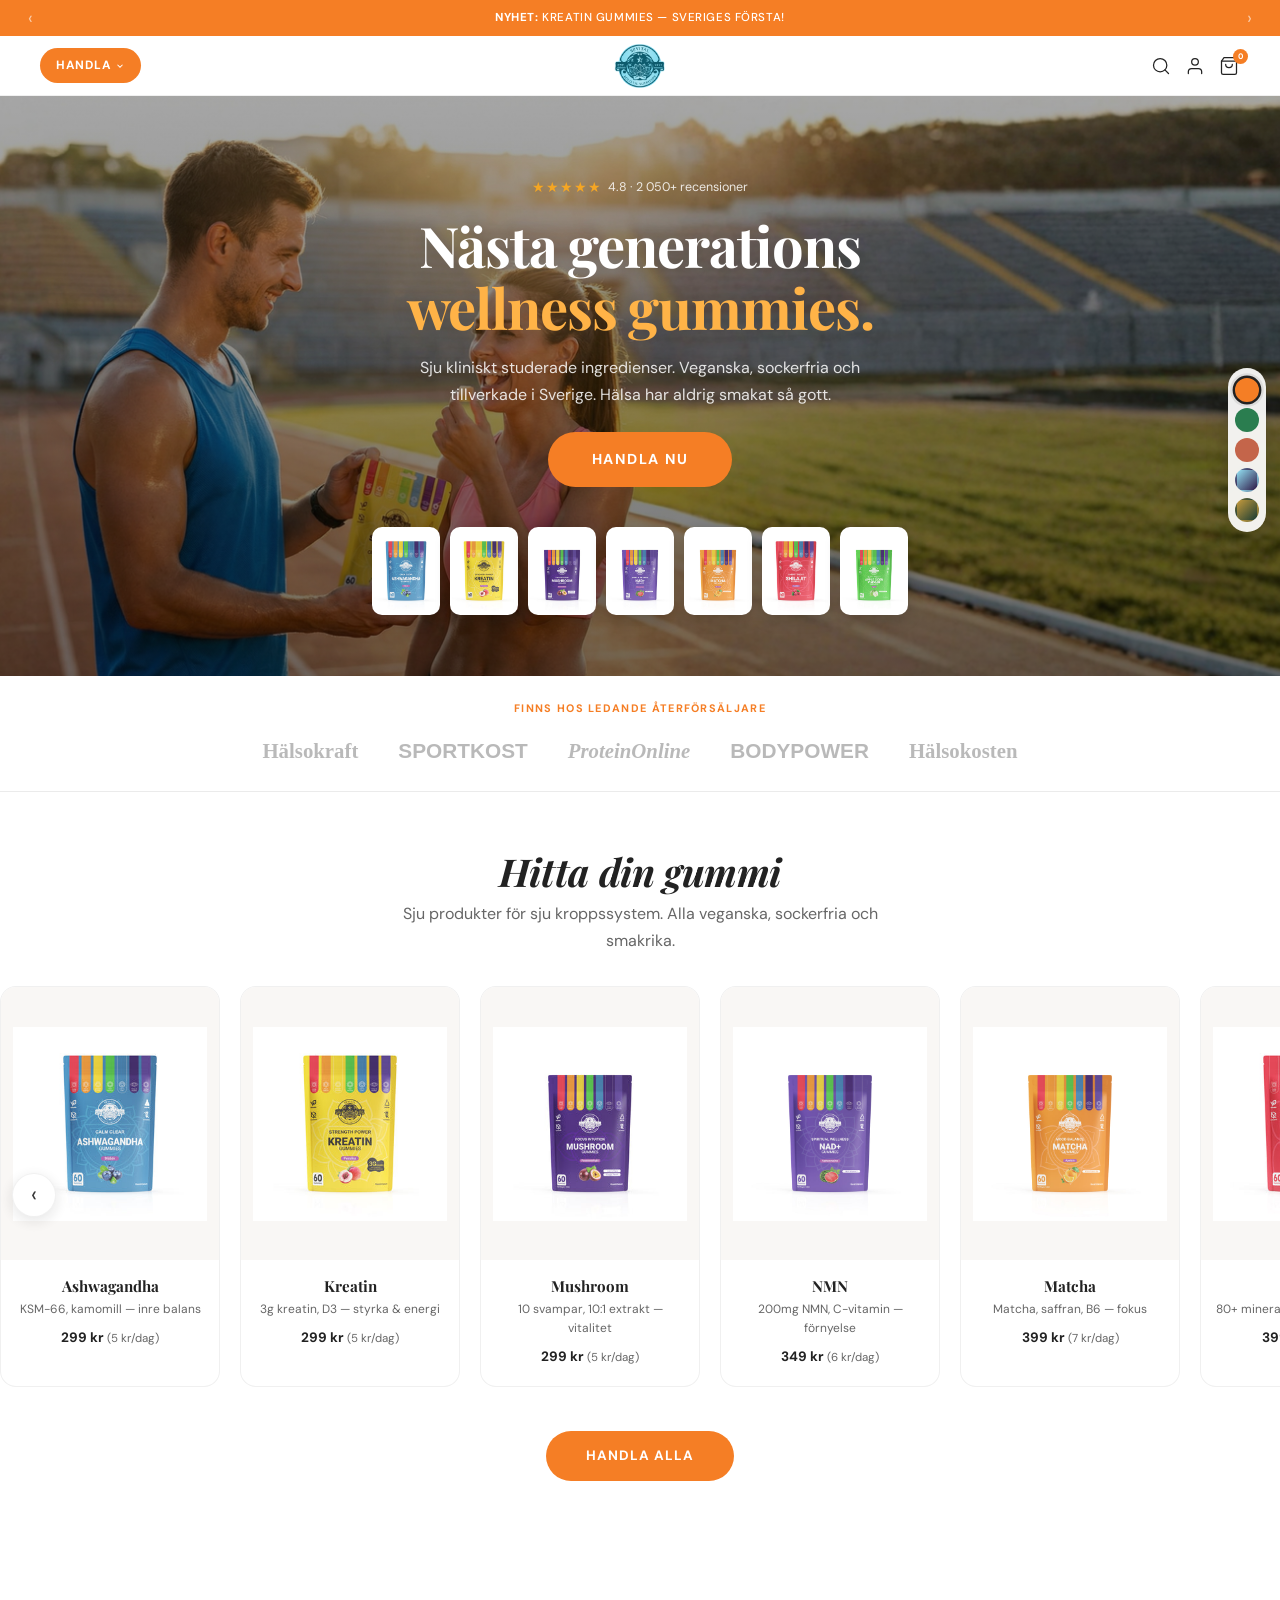
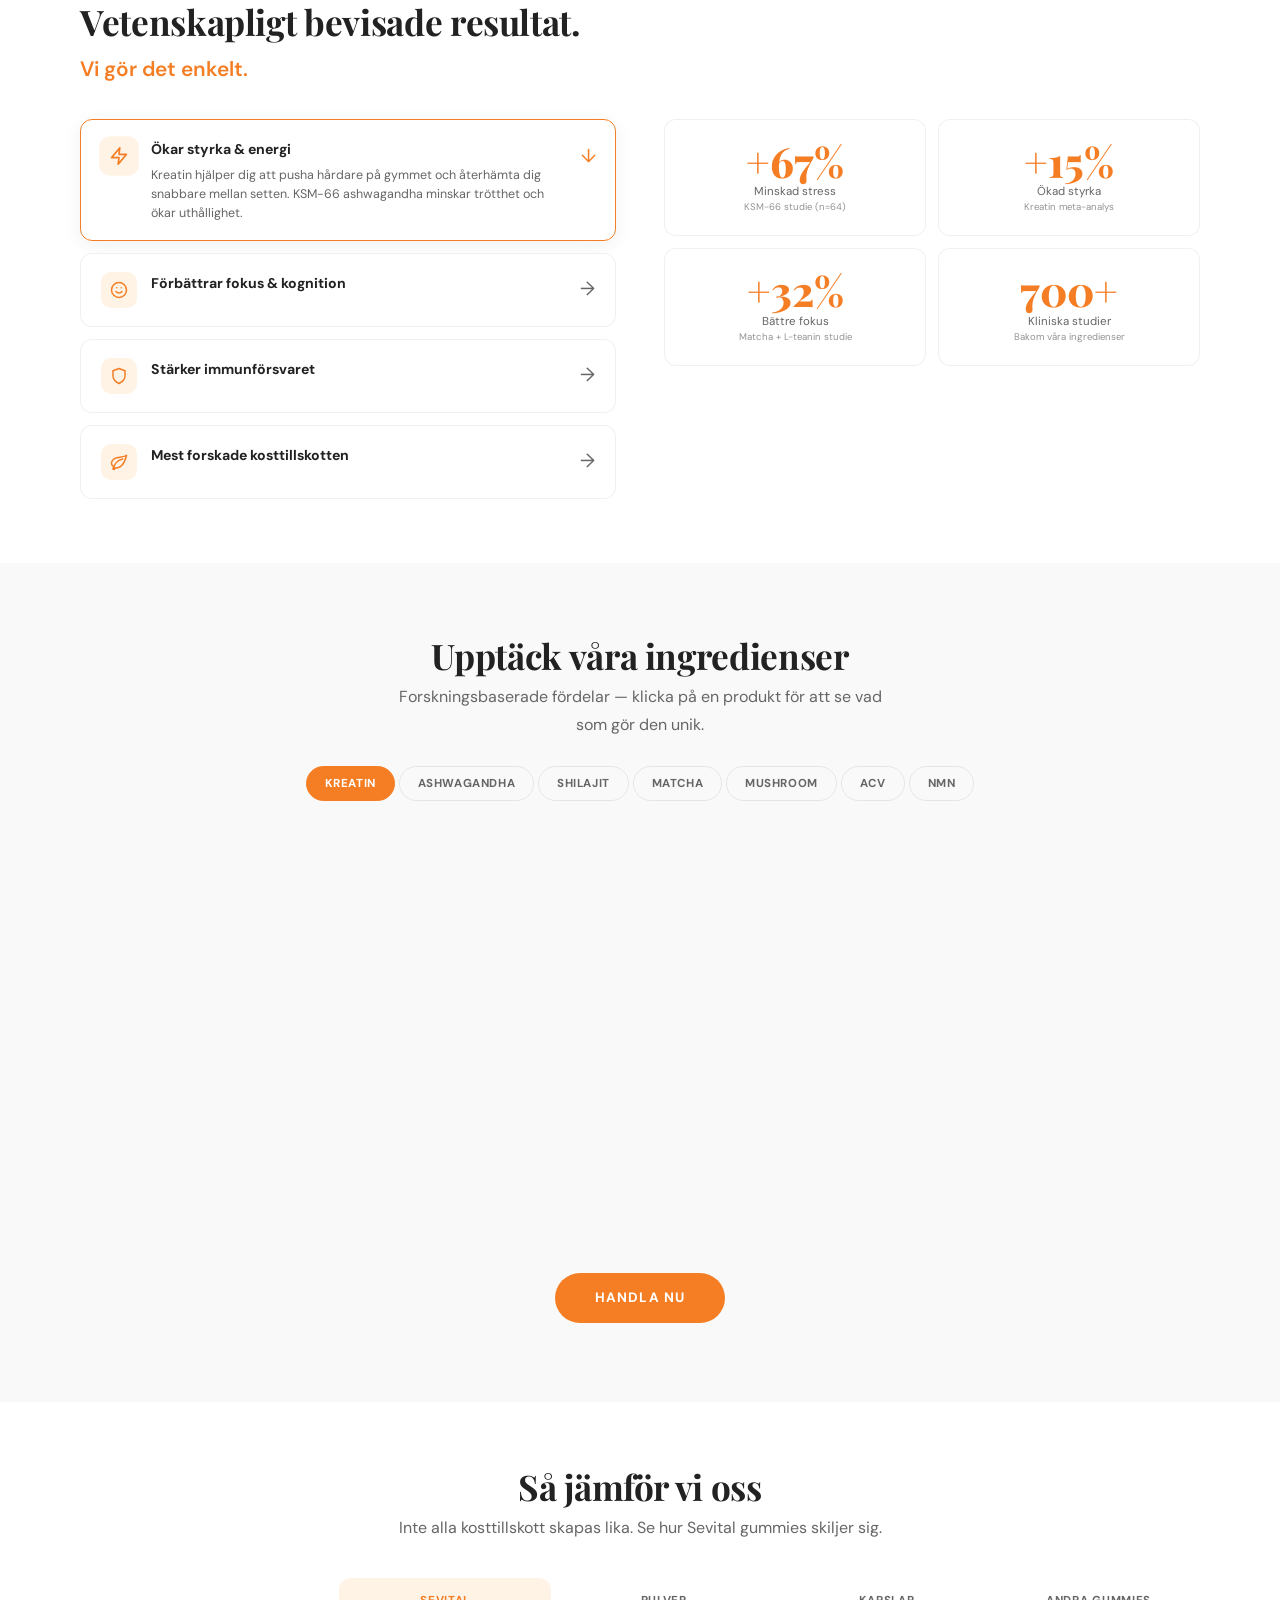
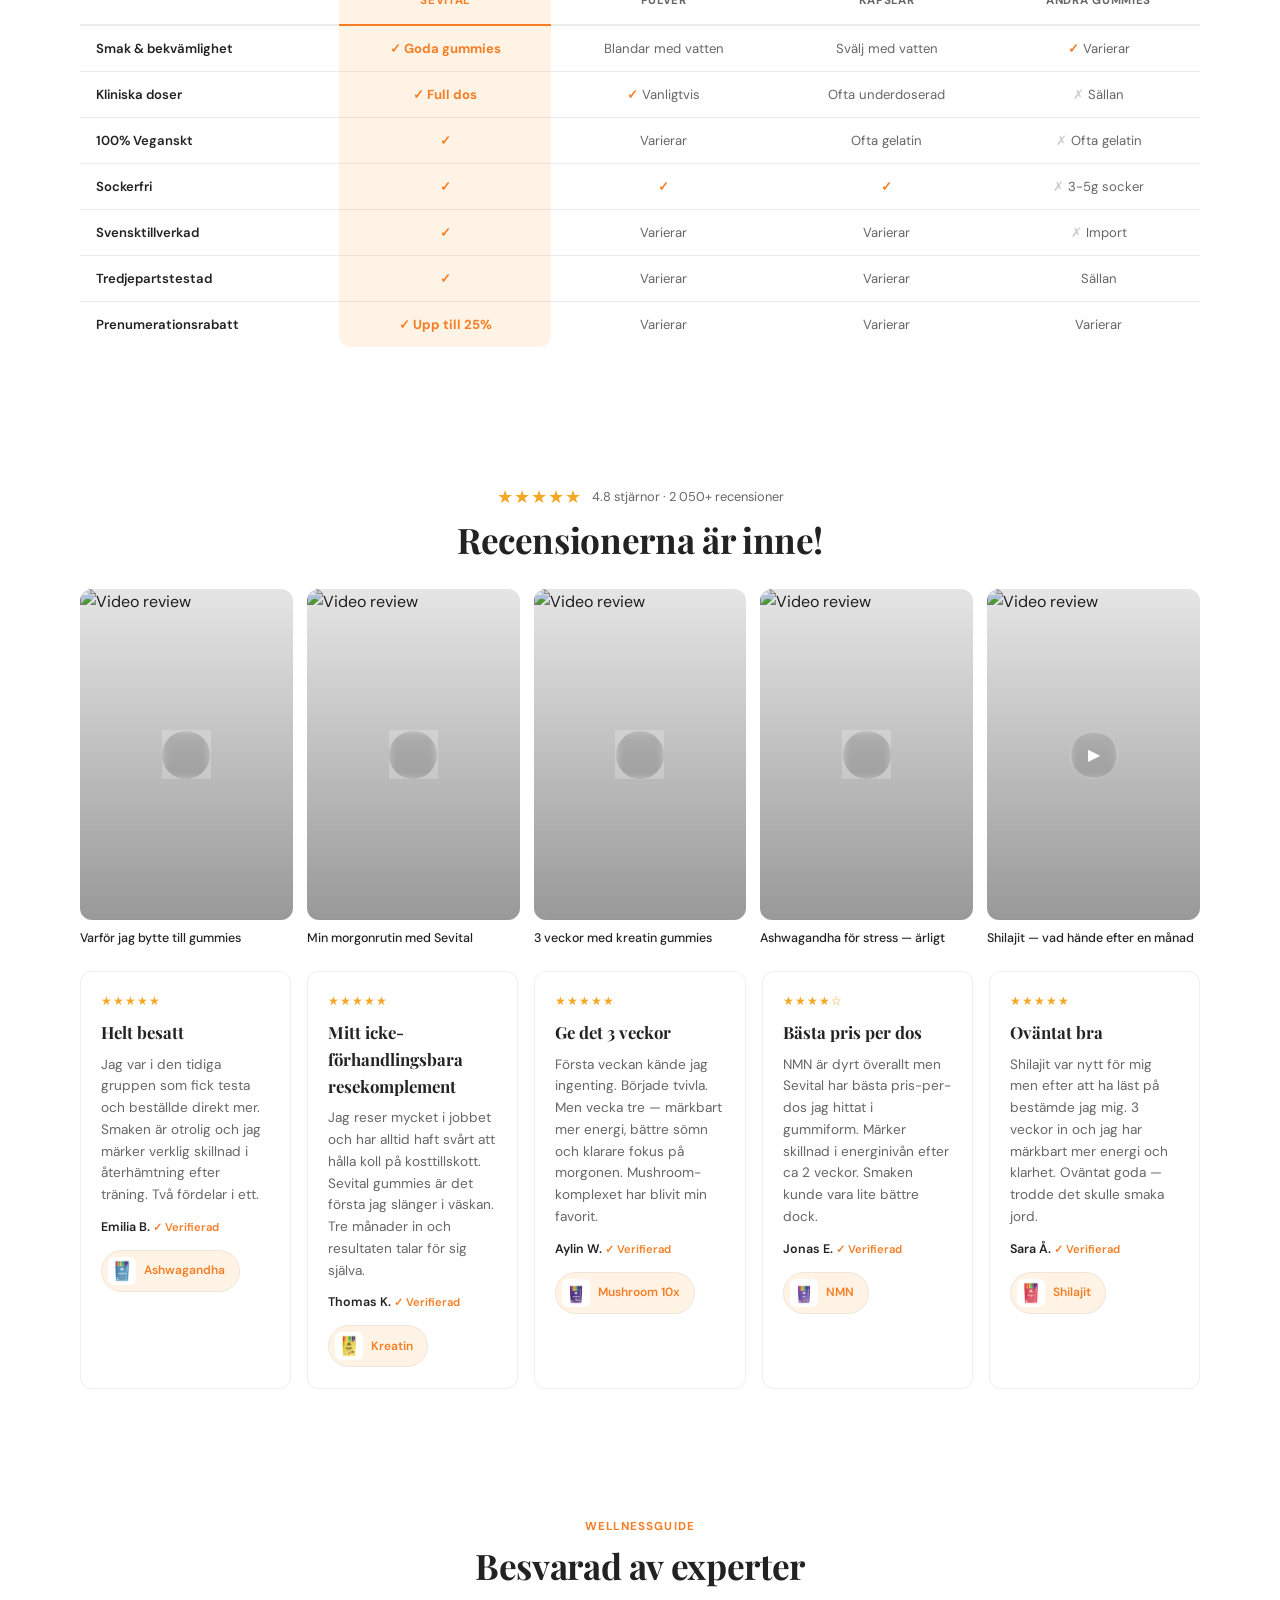
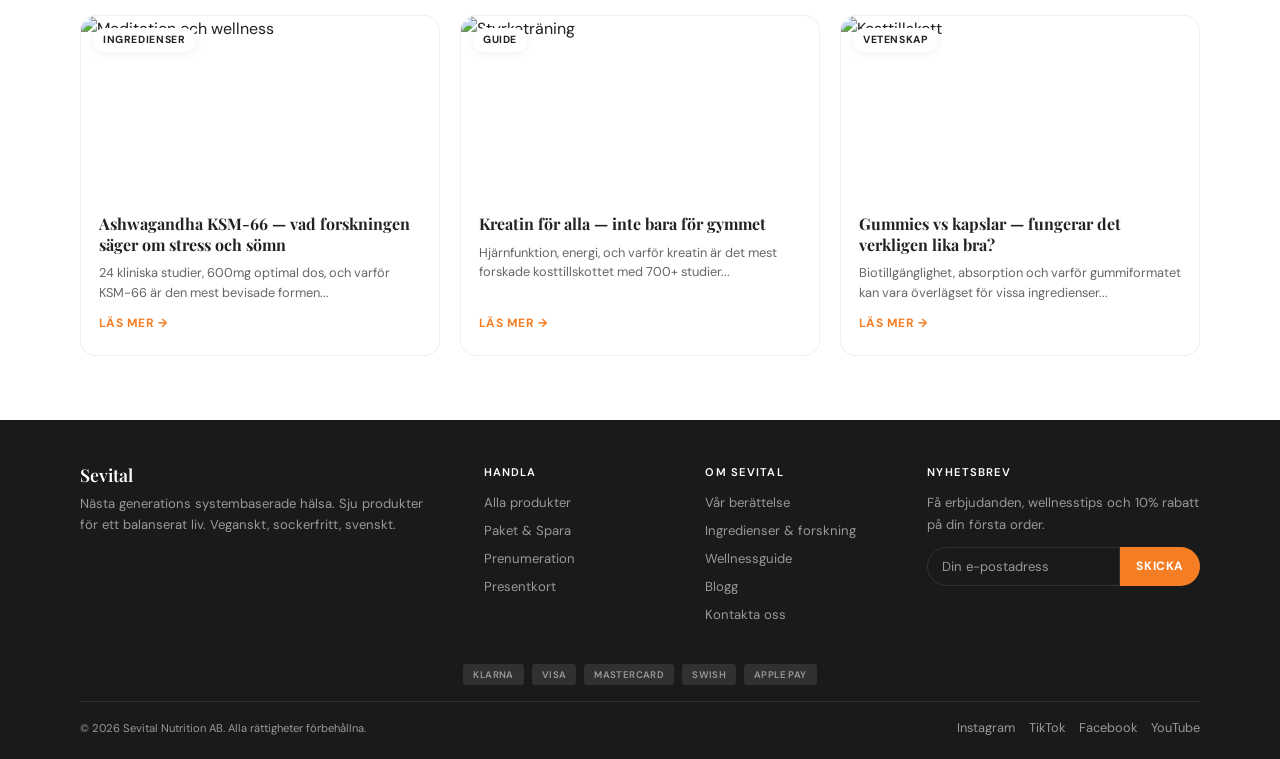
==== commit 49092171: "Align reviews: 5 video + 5 text in matching grid columns" ====
--- a/variant-d-create.html
+++ b/variant-d-create.html
@@ -390,7 +390,7 @@
         <h2>Recensionerna är inne!</h2>
       </div>
 
-      <!-- Video UGC row -->
+      <!-- Video UGC row — 5 cards -->
       <div class="ugc-video-row" data-reveal>
         <div class="ugc-video-card">
           <div class="ugc-video-thumb">
@@ -423,6 +423,14 @@
             <div class="ugc-video-play">▶</div>
           </div>
           <div class="ugc-video-caption">Ashwagandha för stress — ärligt</div>
+        </div>
+        <div class="ugc-video-card">
+          <div class="ugc-video-thumb">
+            <img src="https://images.unsplash.com/photo-1507003211169-0a1dd7228f2d?w=400&h=620&fit=crop&crop=face" alt="Video review" loading="lazy">
+            <div class="ugc-video-overlay"></div>
+            <div class="ugc-video-play">▶</div>
+          </div>
+          <div class="ugc-video-caption">Shilajit — vad hände efter en månad</div>
         </div>
       </div>
 
@@ -466,6 +474,16 @@
           <a href="#" class="ugc-product-tag">
             <img src="assets/nmn.jpg" alt="NMN">
             <span>NMN</span>
+          </a>
+        </div>
+        <div class="ugc-text-card">
+          <div class="ugc-text-stars">★★★★★</div>
+          <div class="ugc-text-title">Oväntat bra</div>
+          <div class="ugc-text-body">Shilajit var nytt för mig men efter att ha läst på bestämde jag mig. 3 veckor in och jag har märkbart mer energi och klarhet. Oväntat goda — trodde det skulle smaka jord.</div>
+          <div class="ugc-text-author">Sara Å. <span class="ugc-verified">✓ Verifierad</span></div>
+          <a href="#" class="ugc-product-tag">
+            <img src="assets/shilajit.jpg" alt="Shilajit">
+            <span>Shilajit</span>
           </a>
         </div>
       </div>
--- a/variant-d-create.css
+++ b/variant-d-create.css
@@ -1240,21 +1240,14 @@
 .ugc-reviews .reviews-summary .stars { color: #F5A623; font-size: 1.1rem; letter-spacing: 1px; }
 .ugc-reviews .reviews-meta { font-size: 0.8rem; color: var(--text-secondary); }
 
-/* Video thumbnails row */
+/* Video thumbnails row — 5 columns */
 .ugc-video-row {
-  display: flex;
+  display: grid;
+  grid-template-columns: repeat(5, 1fr);
   gap: 14px;
-  overflow-x: auto;
-  scroll-snap-type: x mandatory;
-  -webkit-overflow-scrolling: touch;
-  padding: 0 0 16px;
-  scrollbar-width: none;
   margin-bottom: 24px;
 }
-.ugc-video-row::-webkit-scrollbar { display: none; }
 .ugc-video-card {
-  flex: 0 0 180px;
-  scroll-snap-align: start;
   cursor: pointer;
 }
 .ugc-video-thumb {
@@ -1312,14 +1305,19 @@
   line-height: 1.3;
 }
 
-@media (min-width: 1024px) {
-  .ugc-video-card { flex: 0 0 200px; }
-}
-
-/* Text review cards */
+@media (max-width: 767px) {
+  .ugc-video-row { grid-template-columns: repeat(2, 1fr); }
+  .ugc-video-card:last-child { display: none; }
+}
+@media (min-width: 768px) and (max-width: 1023px) {
+  .ugc-video-row { grid-template-columns: repeat(3, 1fr); }
+  .ugc-video-card:nth-child(4), .ugc-video-card:nth-child(5) { display: none; }
+}
+
+/* Text review cards — 5 columns */
 .ugc-text-row {
   display: grid;
-  grid-template-columns: 1fr;
+  grid-template-columns: repeat(5, 1fr);
   gap: 16px;
 }
 .ugc-text-card {
@@ -1379,8 +1377,15 @@
   object-fit: cover;
 }
 
-@media (min-width: 768px) { .ugc-text-row { grid-template-columns: repeat(2, 1fr); } }
-@media (min-width: 1024px) { .ugc-text-row { grid-template-columns: repeat(4, 1fr); } }
+@media (max-width: 767px) {
+  .ugc-text-row { grid-template-columns: 1fr; }
+}
+@media (min-width: 768px) and (max-width: 1023px) {
+  .ugc-text-row { grid-template-columns: repeat(3, 1fr); }
+}
+@media (min-width: 1024px) {
+  .ugc-text-row { grid-template-columns: repeat(5, 1fr); }
+}
 
 /* ============================================
    GUMMY SHOWCASE (SVG hex + orbit + labels)
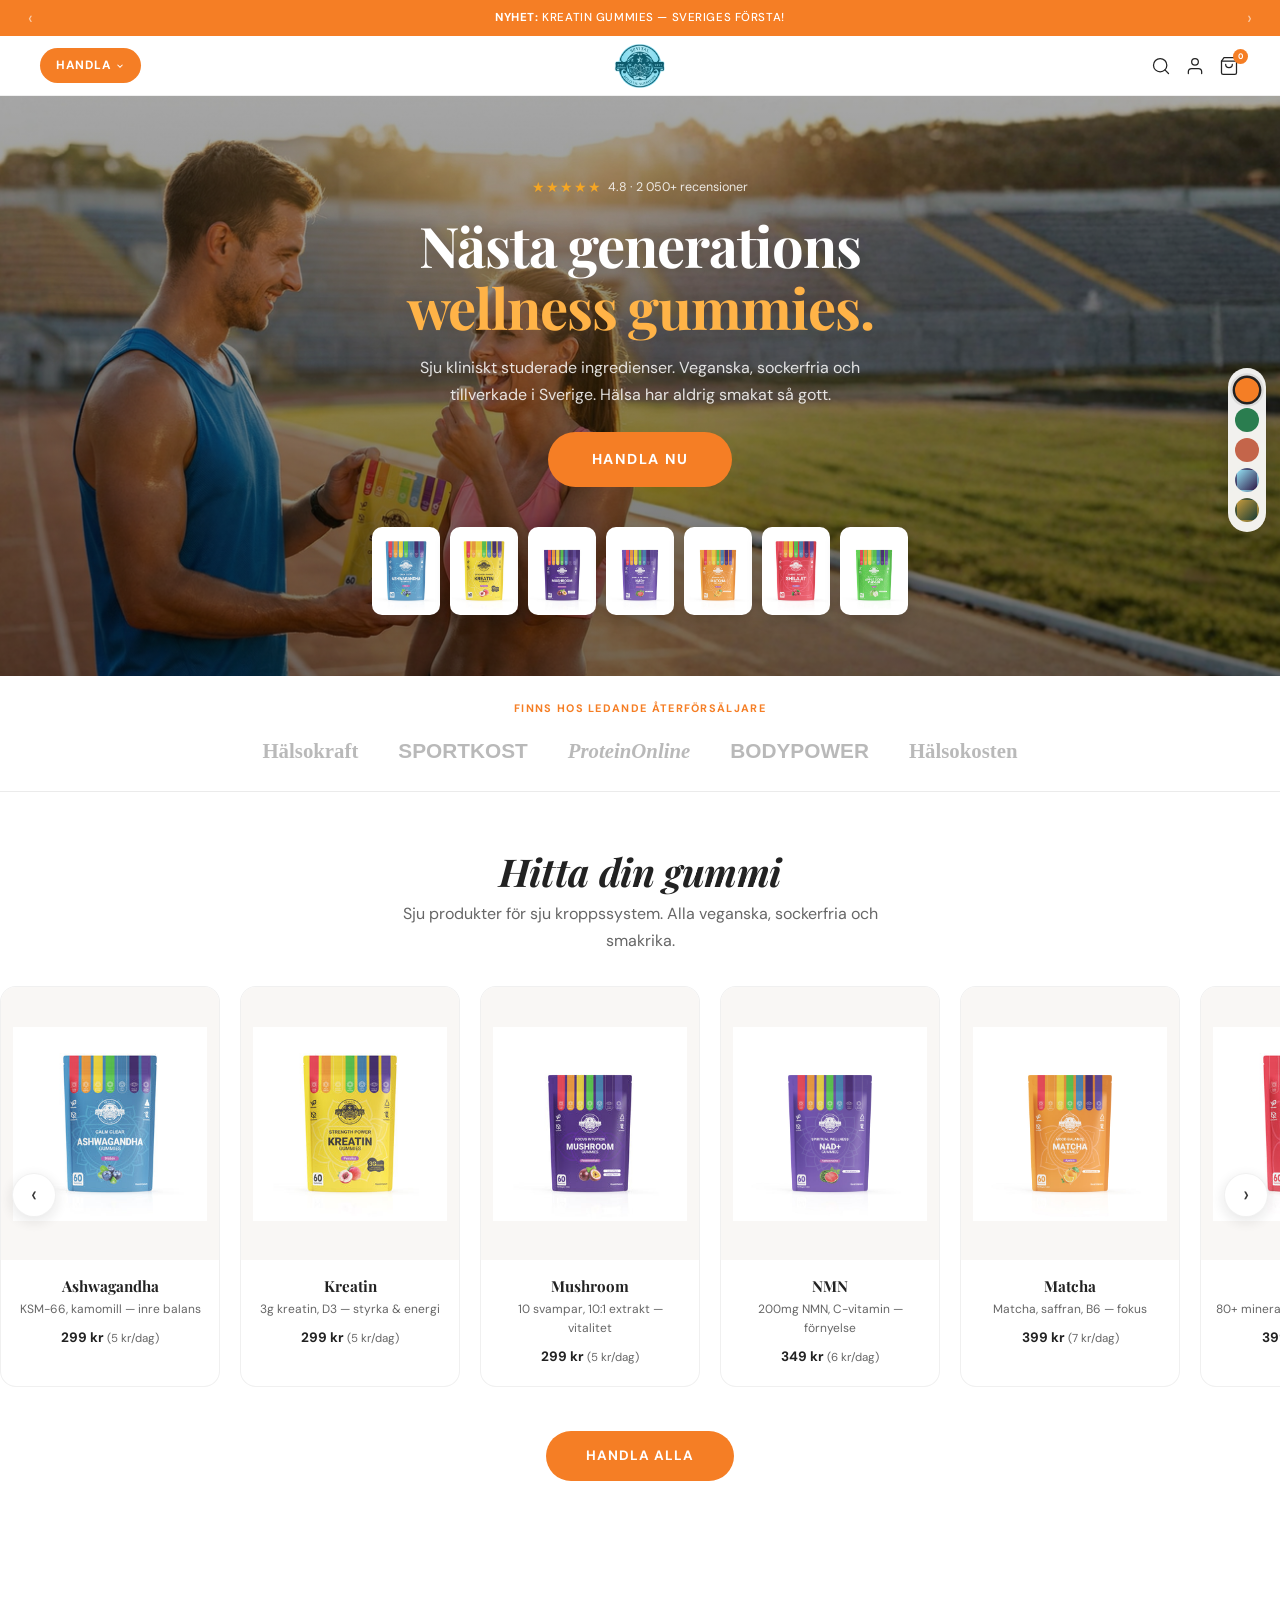
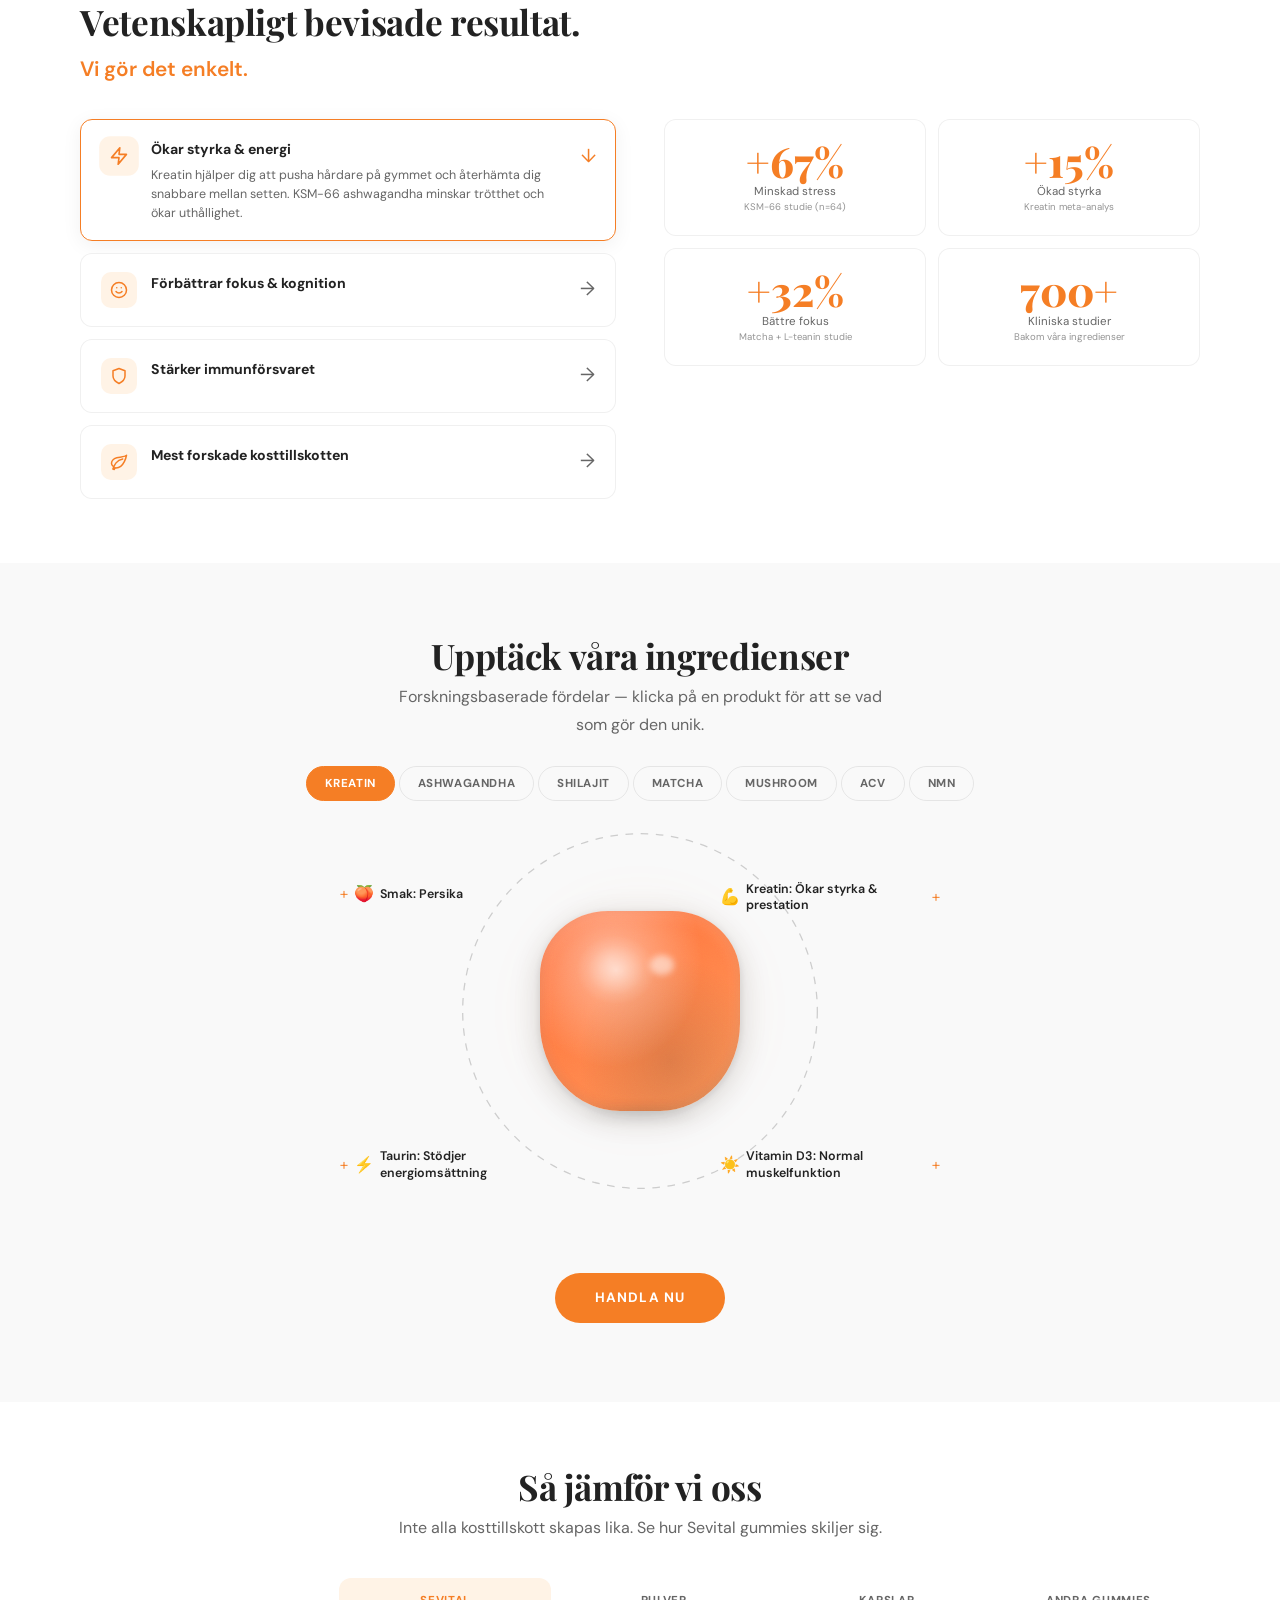
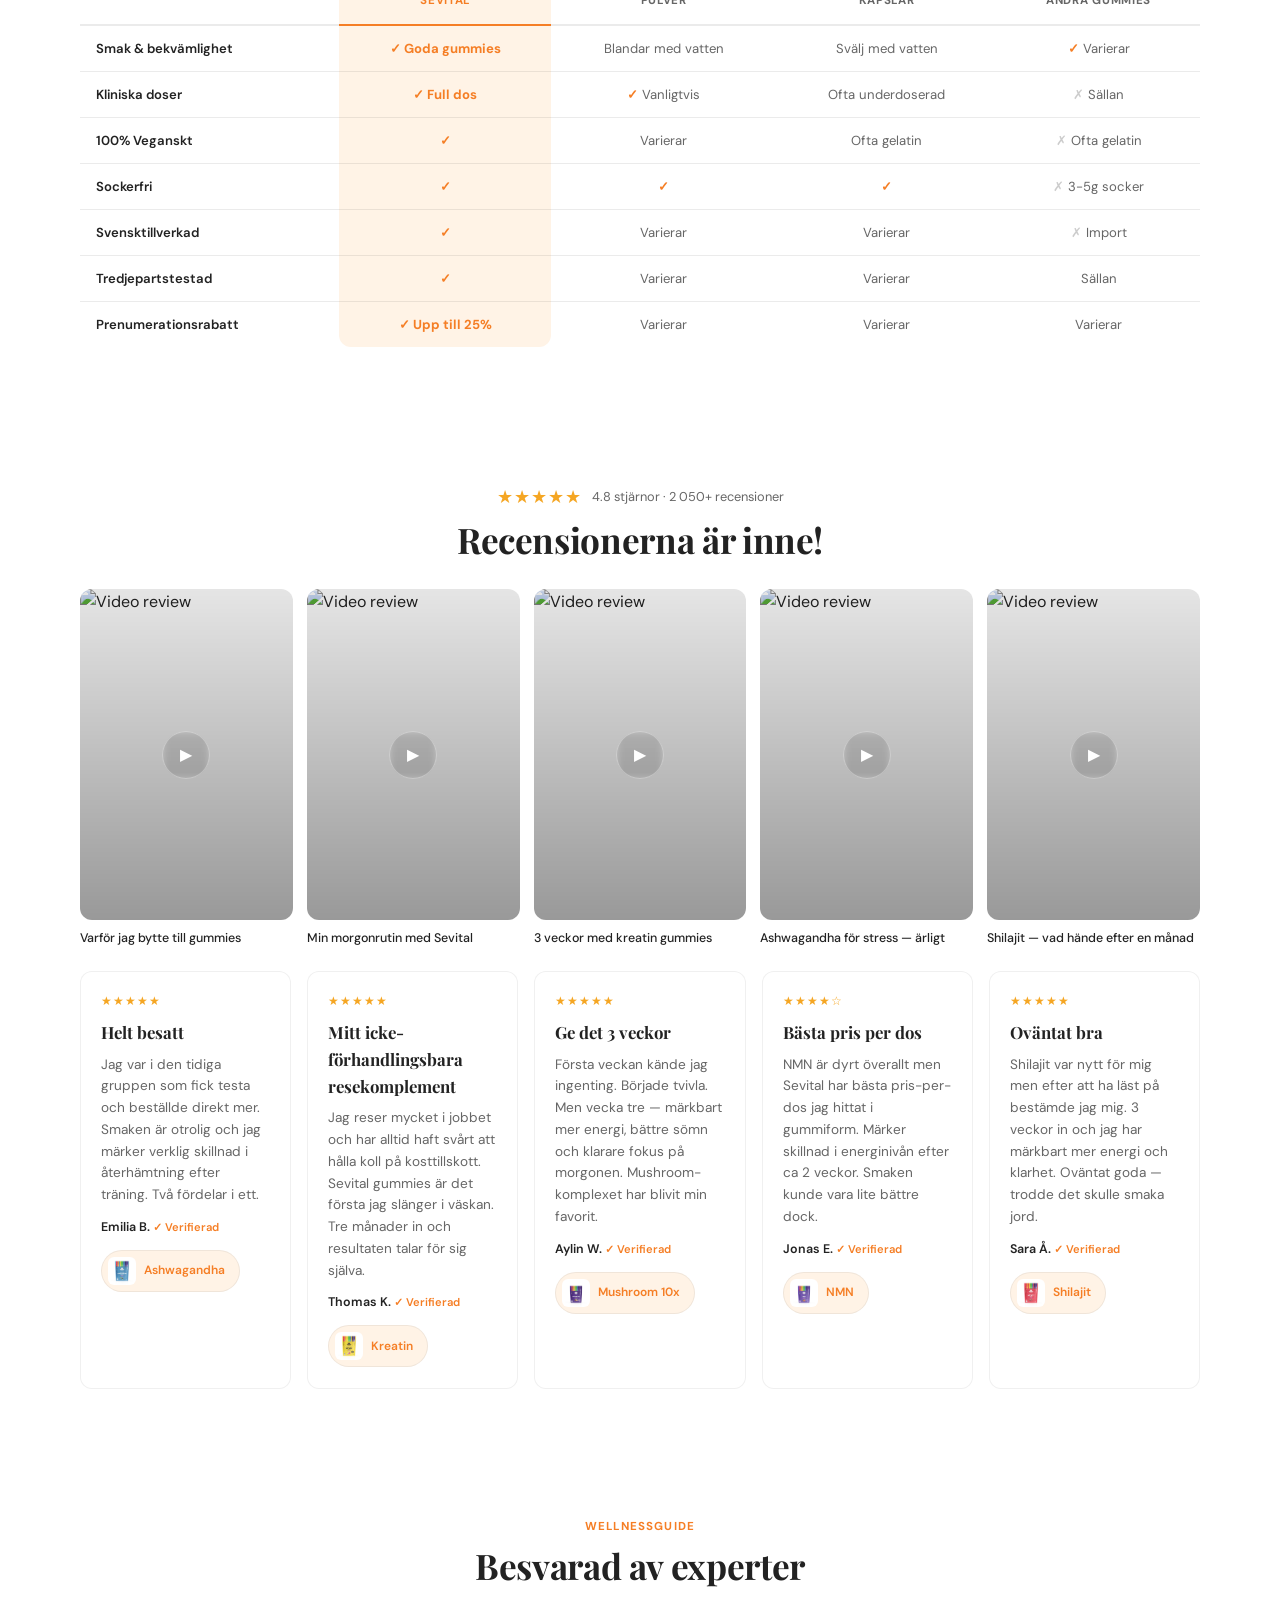
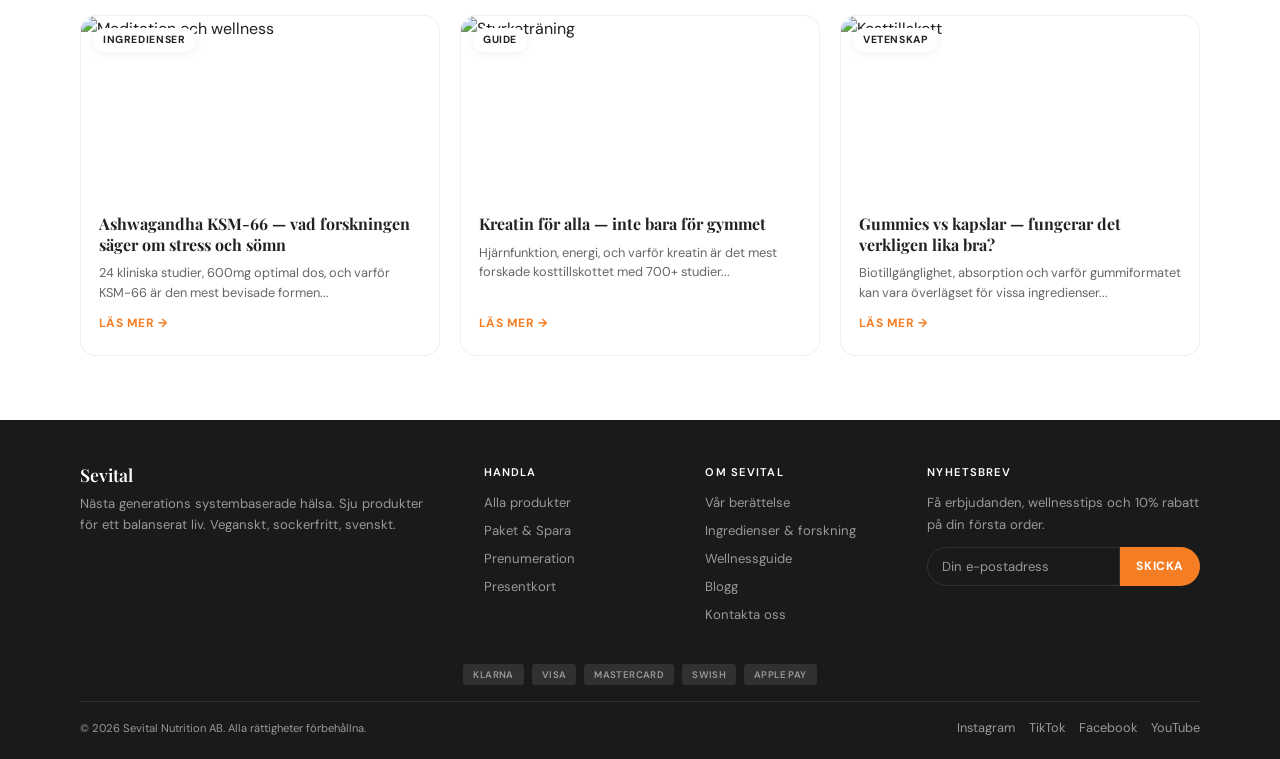
==== commit 48ae7704: "Replace hex SVG with CSS 3D glossy gummy candy" ====
--- a/variant-d-create.html
+++ b/variant-d-create.html
@@ -294,31 +294,15 @@
             <circle cx="150" cy="150" r="140" fill="none" stroke-dasharray="6 6" stroke-width="1" stroke="currentColor" opacity="0.2"/>
           </svg>
           <div class="gummy-glow" id="gummyGlow"></div>
-          <svg class="gummy-svg" id="gummySvg" viewBox="0 0 200 220" width="160" height="176">
-            <defs>
-              <linearGradient id="gummyGrad" x1="0%" y1="0%" x2="100%" y2="100%">
-                <stop offset="0%" id="gummyStop1"/>
-                <stop offset="100%" id="gummyStop2"/>
-              </linearGradient>
-              <radialGradient id="gummyShine" cx="35%" cy="30%" r="50%">
-                <stop offset="0%" stop-color="rgba(255,255,255,0.6)"/>
-                <stop offset="100%" stop-color="rgba(255,255,255,0)"/>
-              </radialGradient>
-              <filter id="gummyShadow">
-                <feDropShadow dx="0" dy="8" stdDeviation="12" flood-color="rgba(0,0,0,0.15)"/>
-              </filter>
-            </defs>
-            <!-- Hex shape -->
-            <polygon points="100,8 182,52 182,140 100,184 18,140 18,52" fill="url(#gummyGrad)" filter="url(#gummyShadow)" rx="8"/>
-            <!-- Shine overlay -->
-            <polygon points="100,8 182,52 182,140 100,184 18,140 18,52" fill="url(#gummyShine)"/>
-            <!-- Surface texture lines -->
-            <line x1="60" y1="45" x2="75" y2="55" stroke="rgba(255,255,255,0.2)" stroke-width="1.5" stroke-linecap="round"/>
-            <line x1="130" y1="65" x2="145" y2="58" stroke="rgba(255,255,255,0.15)" stroke-width="1" stroke-linecap="round"/>
-            <line x1="85" y1="120" x2="100" y2="130" stroke="rgba(255,255,255,0.12)" stroke-width="1" stroke-linecap="round"/>
-            <!-- Bottom highlight -->
-            <ellipse cx="100" cy="195" rx="50" ry="6" fill="rgba(0,0,0,0.06)"/>
-          </svg>
+          <!-- CSS 3D Gummy candy -->
+          <div class="gummy-candy" id="gummyCandy">
+            <div class="gummy-candy-body">
+              <div class="gummy-candy-shine"></div>
+              <div class="gummy-candy-shine2"></div>
+              <div class="gummy-candy-texture"></div>
+            </div>
+            <div class="gummy-candy-shadow"></div>
+          </div>
         </div>
         <!-- 4 info labels -->
         <div class="gummy-label gummy-label-nw" id="gummyL0">
@@ -808,8 +792,15 @@
   function setGummy(key) {
     const d = gummyData[key];
     if (!d) return;
-    document.getElementById('gummyStop1').setAttribute('stop-color', d.c1);
-    document.getElementById('gummyStop2').setAttribute('stop-color', d.c2);
+    const candy = document.getElementById('gummyCandy');
+    candy.style.setProperty('--gummy-c1', d.c1);
+    candy.style.setProperty('--gummy-c2', d.c2);
+    // Force repaint of gradient
+    const body = candy.querySelector('.gummy-candy-body');
+    body.style.background = `
+      radial-gradient(ellipse at 35% 25%, rgba(255,255,255,0.45) 0%, transparent 50%),
+      radial-gradient(ellipse at 65% 75%, rgba(0,0,0,0.12) 0%, transparent 50%),
+      linear-gradient(145deg, ${d.c1} 0%, ${d.c2} 100%)`;
     document.getElementById('gummyGlow').style.background =
       'radial-gradient(circle, ' + d.c2 + ' 0%, transparent 70%)';
     for (let i = 0; i < 4; i++) {
--- a/variant-d-create.css
+++ b/variant-d-create.css
@@ -1462,19 +1462,92 @@
   transition: background 0.5s, opacity 0.5s;
   pointer-events: none;
 }
-.gummy-svg {
+/* 3D Glossy Gummy Candy */
+.gummy-candy {
   position: absolute;
   top: 50%;
   left: 50%;
   transform: translate(-50%, -50%);
-  transition: filter 0.3s;
-  filter: drop-shadow(0 6px 20px rgba(0,0,0,0.12));
-}
-.gummy-svg:hover {
-  filter: drop-shadow(0 10px 30px rgba(0,0,0,0.18));
-}
-#gummyStop1, #gummyStop2 {
-  transition: stop-color 0.5s ease;
+  width: 140px;
+  height: 140px;
+  perspective: 400px;
+}
+.gummy-candy-body {
+  width: 100%;
+  height: 100%;
+  border-radius: 32% 32% 38% 38% / 30% 30% 42% 42%;
+  position: relative;
+  overflow: hidden;
+  transition: background 0.5s ease, box-shadow 0.5s ease, transform 0.4s;
+  cursor: pointer;
+  /* default orange — overridden by JS */
+  background:
+    radial-gradient(ellipse at 35% 25%, rgba(255,255,255,0.45) 0%, transparent 50%),
+    radial-gradient(ellipse at 65% 75%, rgba(0,0,0,0.12) 0%, transparent 50%),
+    linear-gradient(145deg, var(--gummy-c1, #FF6B35) 0%, var(--gummy-c2, #FF9A5C) 100%);
+  box-shadow:
+    0 8px 32px rgba(0,0,0,0.15),
+    0 2px 8px rgba(0,0,0,0.1),
+    inset 0 -4px 12px rgba(0,0,0,0.08),
+    inset 0 4px 16px rgba(255,255,255,0.15);
+}
+.gummy-candy-body:hover {
+  transform: scale(1.06) rotateY(-5deg) rotateX(3deg);
+}
+/* Main specular highlight */
+.gummy-candy-shine {
+  position: absolute;
+  top: 12%;
+  left: 18%;
+  width: 40%;
+  height: 35%;
+  border-radius: 50%;
+  background: radial-gradient(ellipse, rgba(255,255,255,0.55) 0%, rgba(255,255,255,0.1) 50%, transparent 70%);
+  pointer-events: none;
+}
+/* Secondary smaller highlight */
+.gummy-candy-shine2 {
+  position: absolute;
+  top: 22%;
+  left: 55%;
+  width: 12%;
+  height: 10%;
+  border-radius: 50%;
+  background: rgba(255,255,255,0.5);
+  filter: blur(3px);
+  pointer-events: none;
+}
+/* Surface texture — subtle noise */
+.gummy-candy-texture {
+  position: absolute;
+  inset: 0;
+  border-radius: inherit;
+  opacity: 0.06;
+  background-image: url("data:image/svg+xml,%3Csvg viewBox='0 0 200 200' xmlns='http://www.w3.org/2000/svg'%3E%3Cfilter id='n'%3E%3CfeTurbulence type='fractalNoise' baseFrequency='0.9' numOctaves='4' stitchTiles='stitch'/%3E%3C/filter%3E%3Crect width='100%25' height='100%25' filter='url(%23n)'/%3E%3C/svg%3E");
+  background-size: cover;
+  pointer-events: none;
+  mix-blend-mode: overlay;
+}
+/* Drop shadow beneath */
+.gummy-candy-shadow {
+  position: absolute;
+  bottom: -12px;
+  left: 50%;
+  transform: translateX(-50%);
+  width: 70%;
+  height: 16px;
+  border-radius: 50%;
+  background: radial-gradient(ellipse, rgba(0,0,0,0.12) 0%, transparent 70%);
+  filter: blur(6px);
+  pointer-events: none;
+}
+
+@media (min-width: 768px) {
+  .gummy-candy { width: 170px; height: 170px; }
+}
+@media (min-width: 1024px) {
+  .gummy-candy { width: 200px; height: 200px; }
+  .gummy-candy-body { border-radius: 34% 34% 40% 40% / 32% 32% 44% 44%; }
 }
 
 /* Info labels */
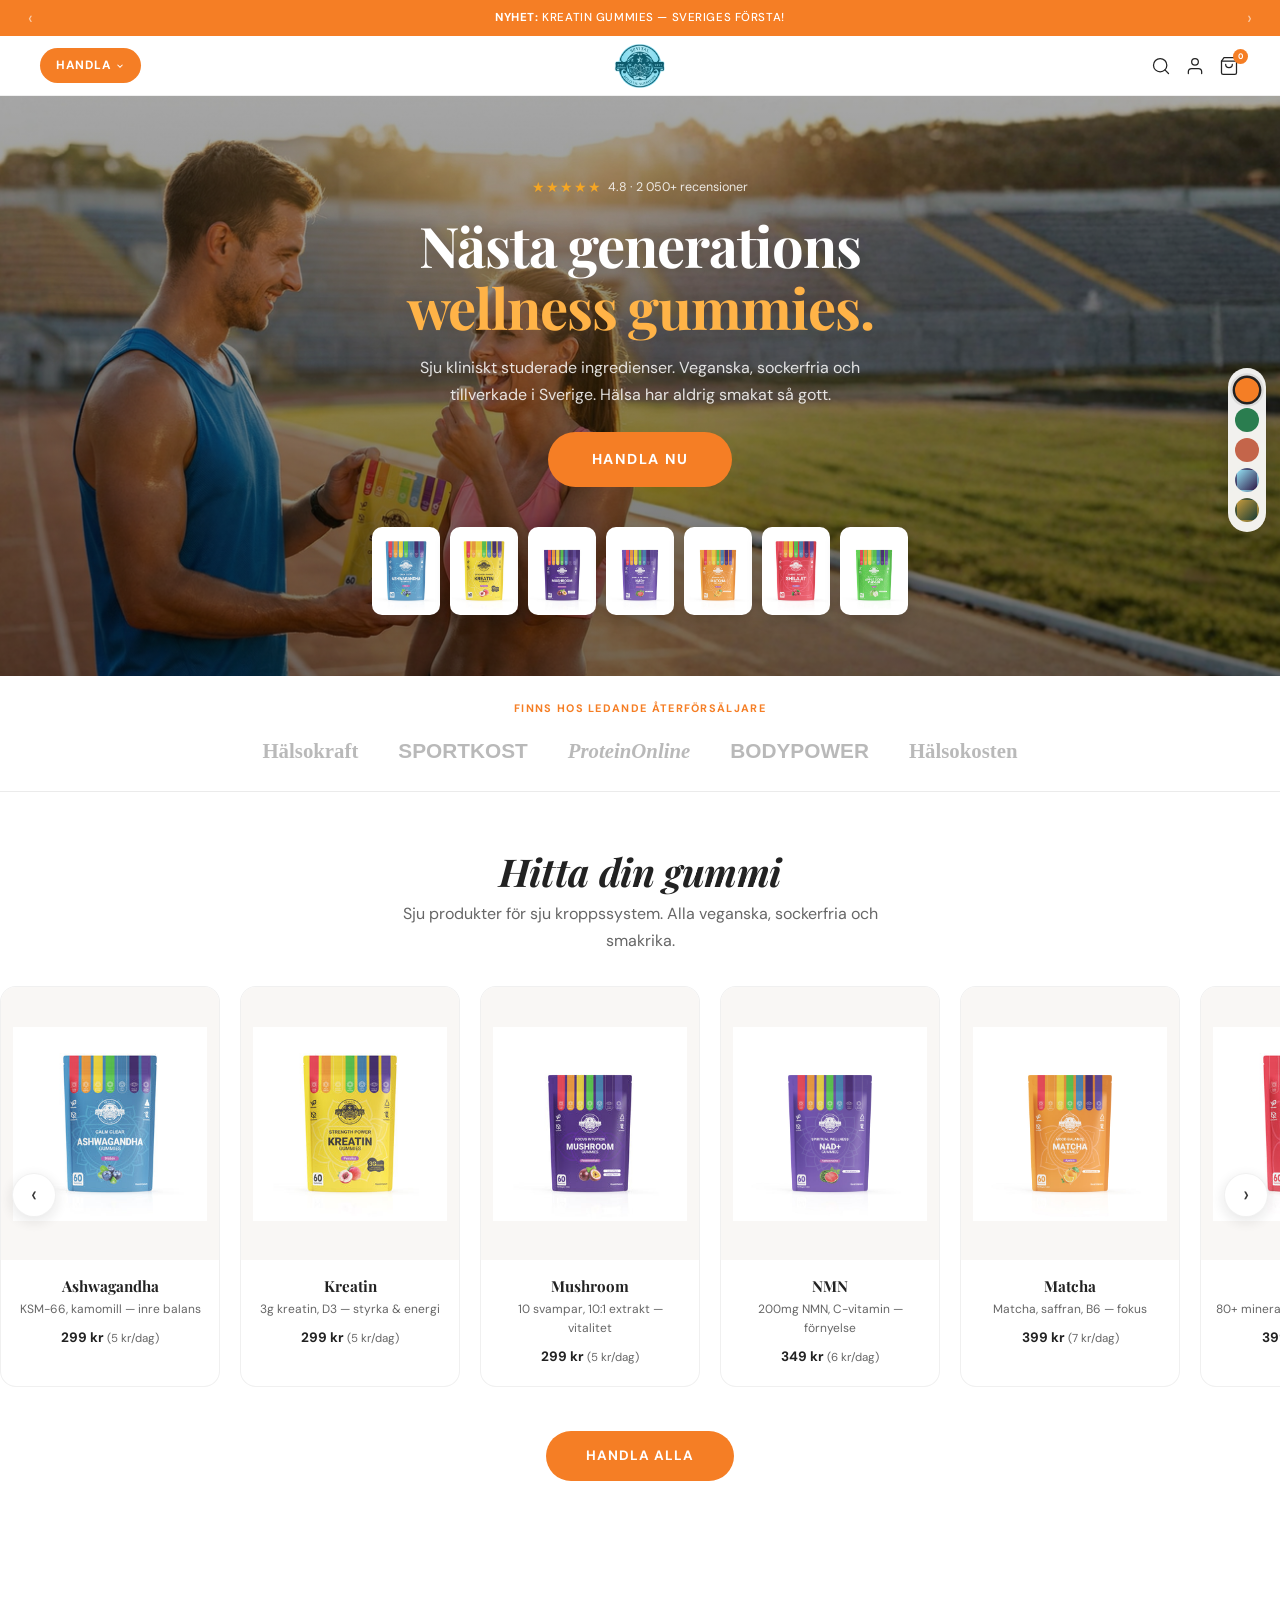
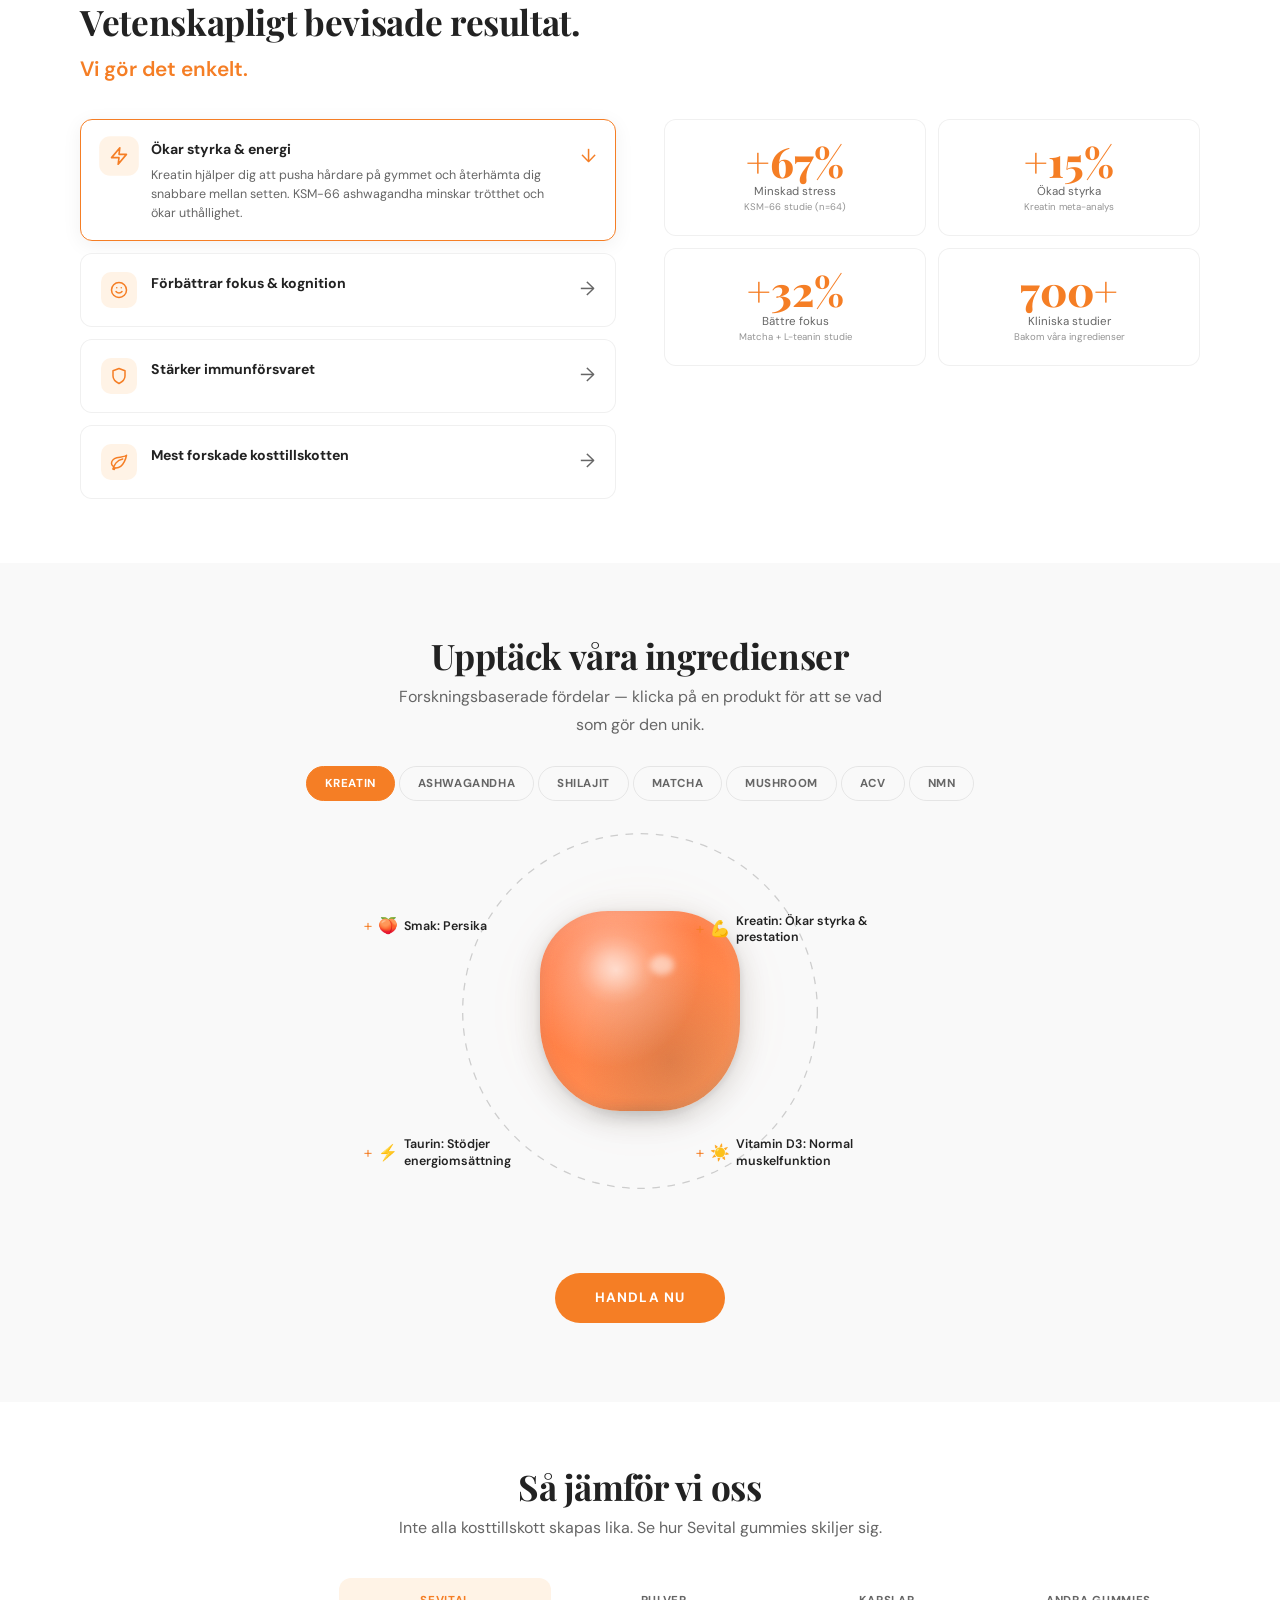
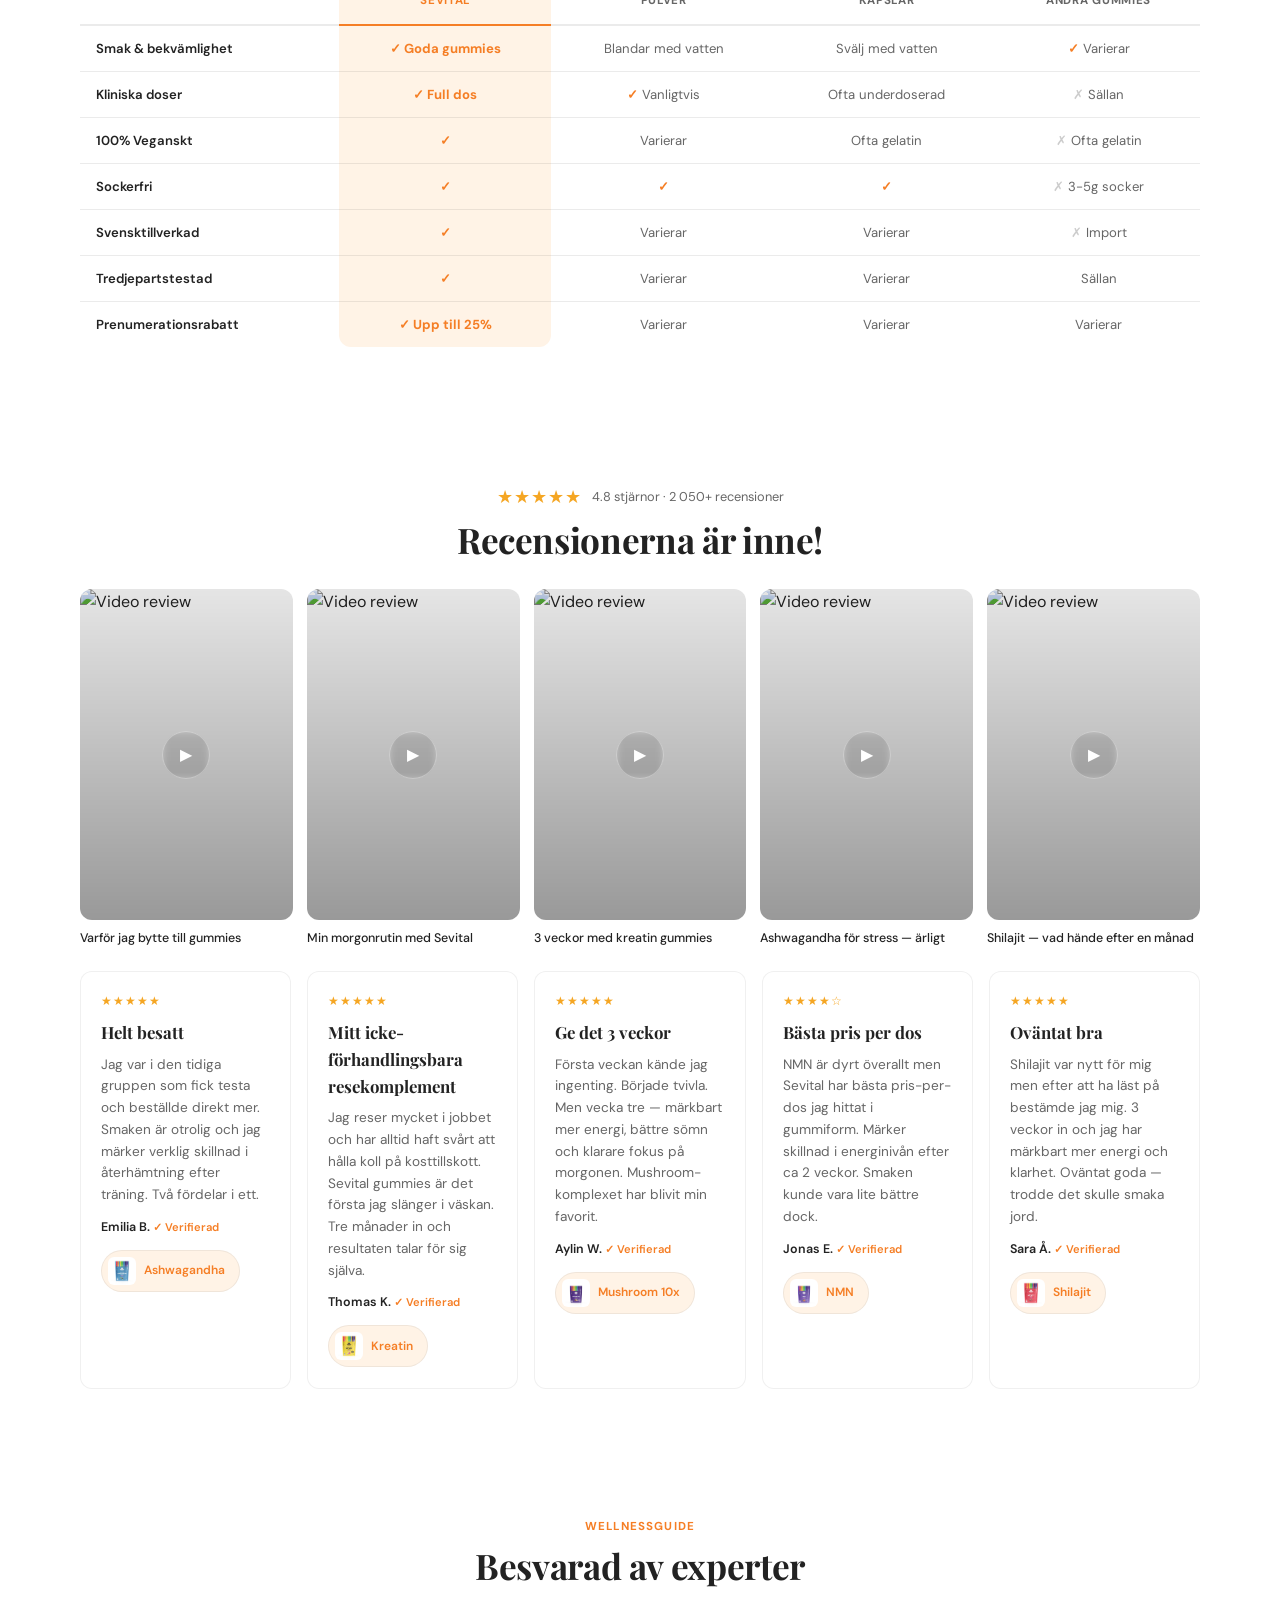
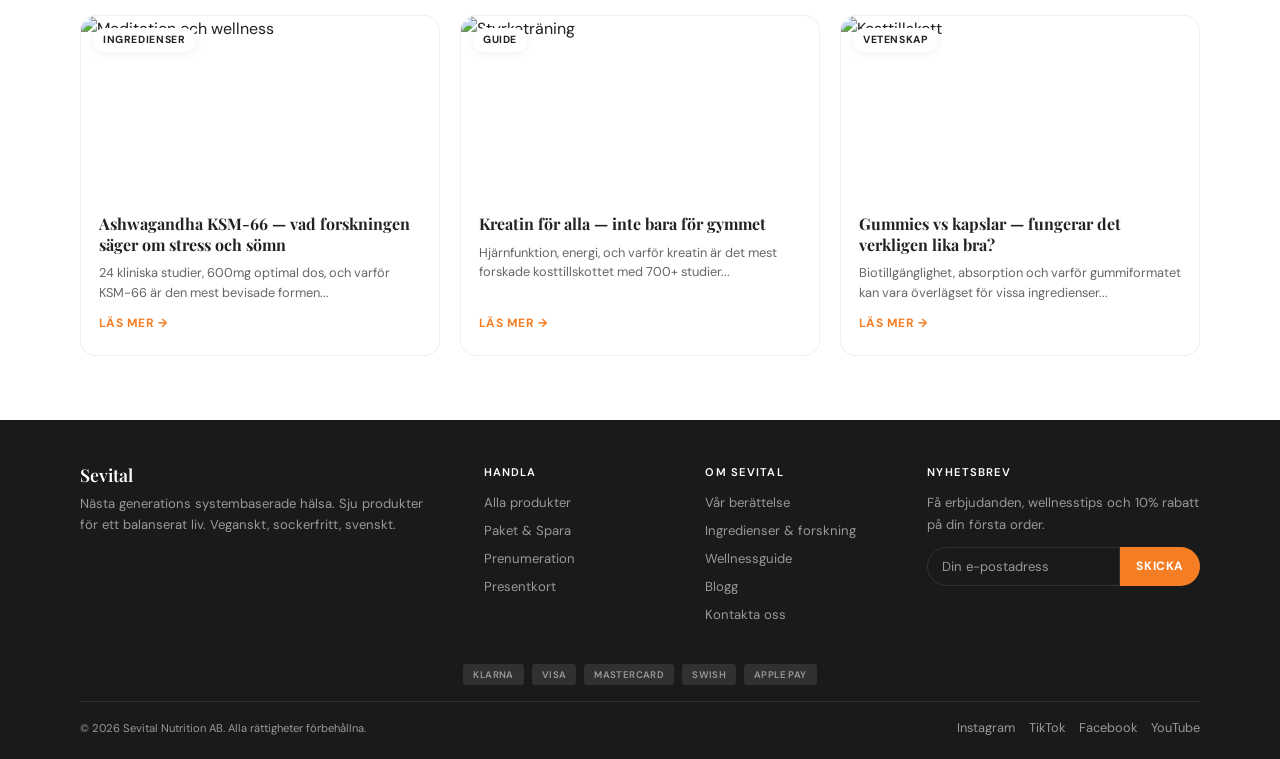
==== commit b2c44a2d: "Align gummy showcase labels symmetrically" ====
--- a/variant-d-create.html
+++ b/variant-d-create.html
@@ -304,16 +304,16 @@
             <div class="gummy-candy-shadow"></div>
           </div>
         </div>
-        <!-- 4 info labels -->
+        <!-- 4 info labels — consistent order: plus, icon, text -->
         <div class="gummy-label gummy-label-nw" id="gummyL0">
           <span class="gummy-label-plus">+</span>
           <span class="gummy-label-icon" id="gummyI0"></span>
           <span class="gummy-label-text" id="gummyT0"></span>
         </div>
         <div class="gummy-label gummy-label-ne" id="gummyL1">
+          <span class="gummy-label-plus">+</span>
           <span class="gummy-label-icon" id="gummyI1"></span>
           <span class="gummy-label-text" id="gummyT1"></span>
-          <span class="gummy-label-plus">+</span>
         </div>
         <div class="gummy-label gummy-label-sw" id="gummyL2">
           <span class="gummy-label-plus">+</span>
@@ -321,9 +321,9 @@
           <span class="gummy-label-text" id="gummyT2"></span>
         </div>
         <div class="gummy-label gummy-label-se" id="gummyL3">
+          <span class="gummy-label-plus">+</span>
           <span class="gummy-label-icon" id="gummyI3"></span>
           <span class="gummy-label-text" id="gummyT3"></span>
-          <span class="gummy-label-plus">+</span>
         </div>
       </div>
       <!-- CTA -->
--- a/variant-d-create.css
+++ b/variant-d-create.css
@@ -1582,11 +1582,11 @@
   text-align: left;
 }
 
-/* Positions */
-.gummy-label-nw { top: 10%; left: 0; }
-.gummy-label-ne { top: 10%; right: 0; text-align: right; }
-.gummy-label-sw { bottom: 15%; left: 0; }
-.gummy-label-se { bottom: 15%; right: 0; text-align: right; }
+/* Positions — symmetric around center */
+.gummy-label-nw { top: 18%; left: 4%; }
+.gummy-label-ne { top: 18%; right: 4%; }
+.gummy-label-sw { bottom: 18%; left: 4%; }
+.gummy-label-se { bottom: 18%; right: 4%; }
 
 @media (max-width: 600px) {
   .gummy-stage { min-height: auto; padding-bottom: 20px; }
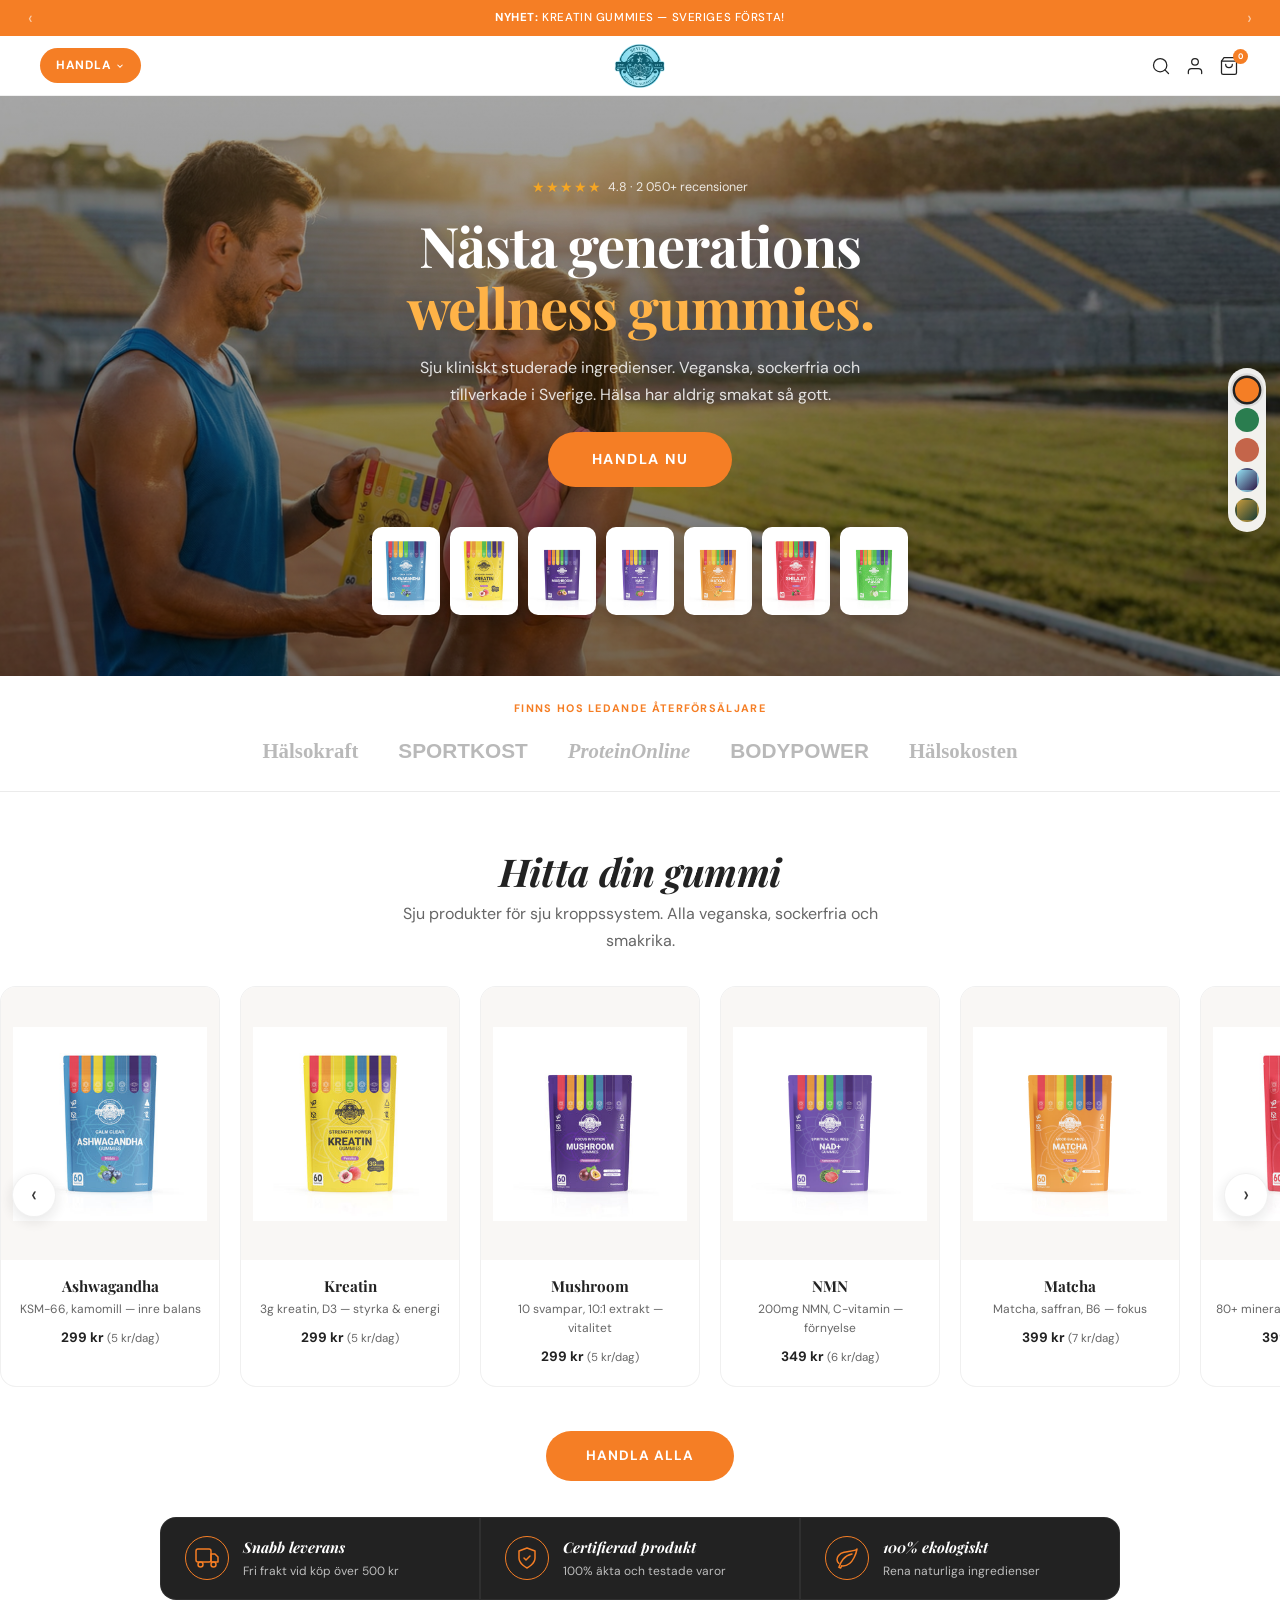
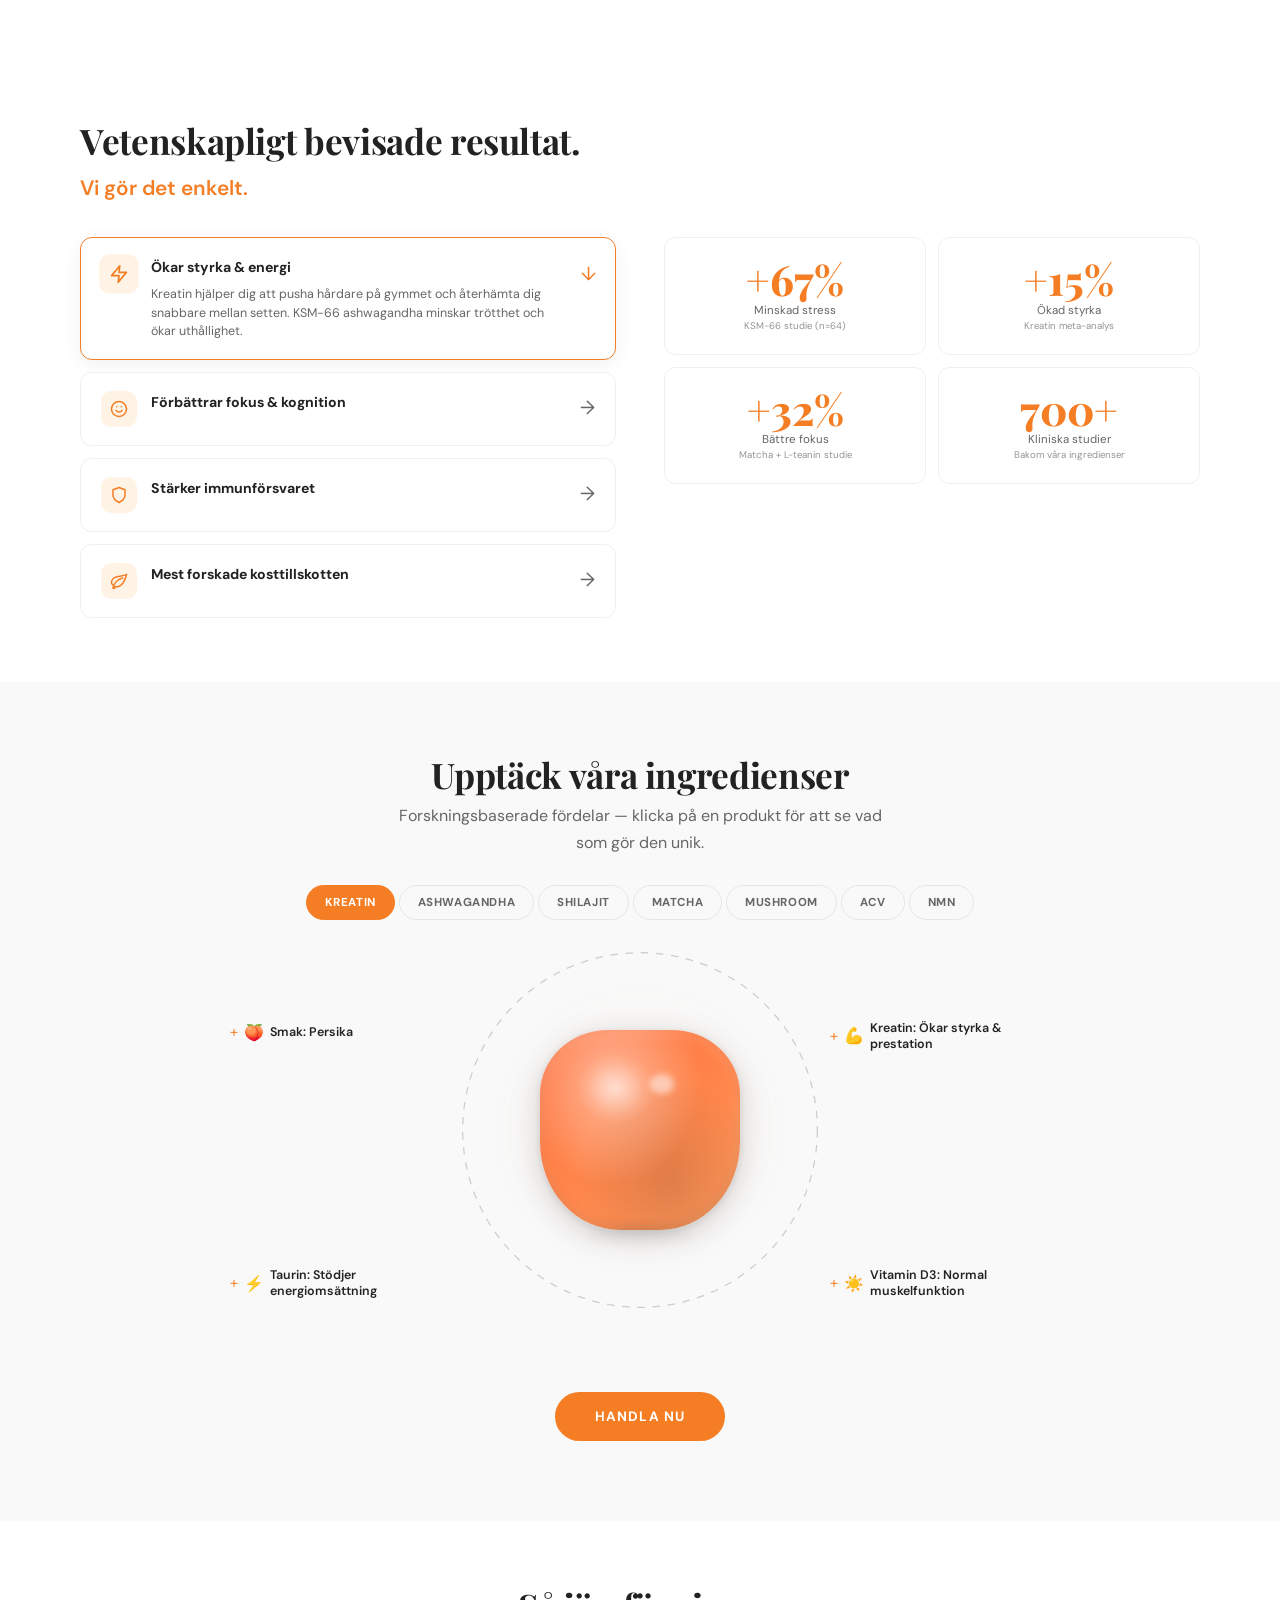
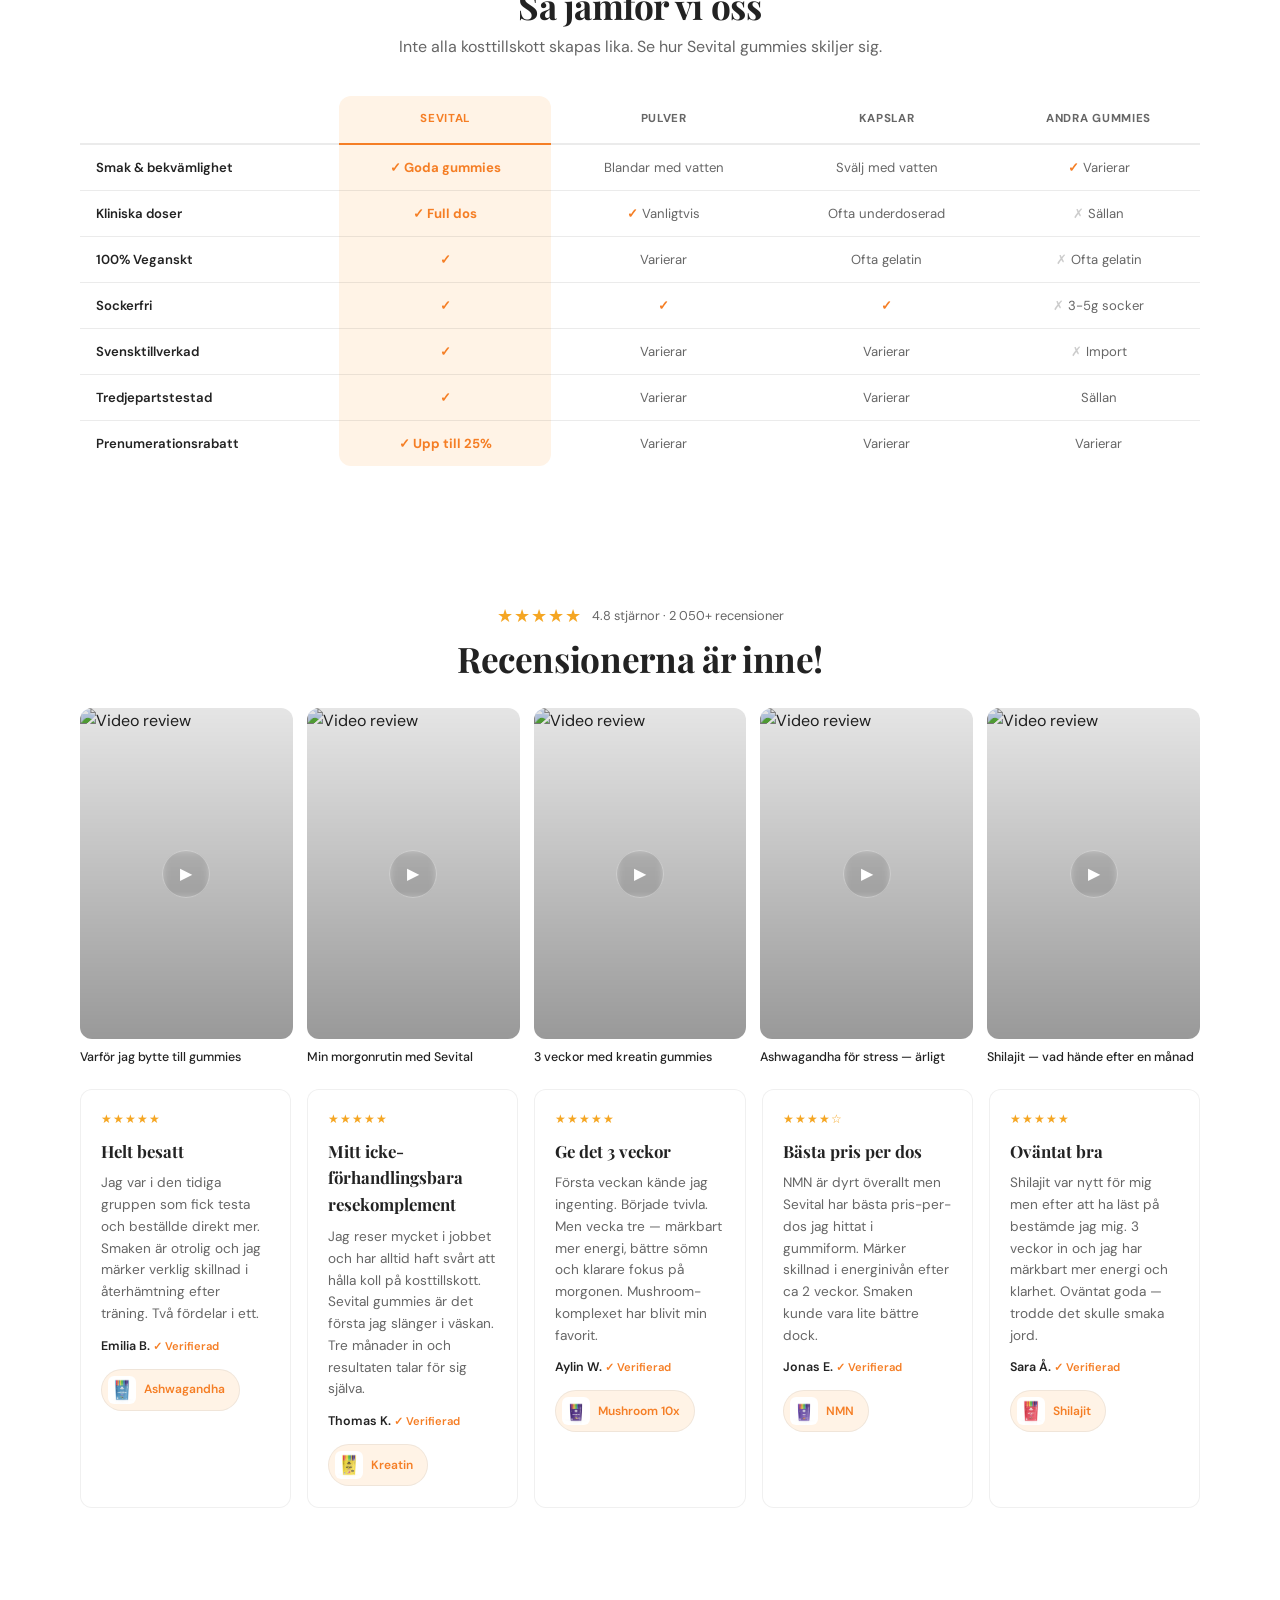
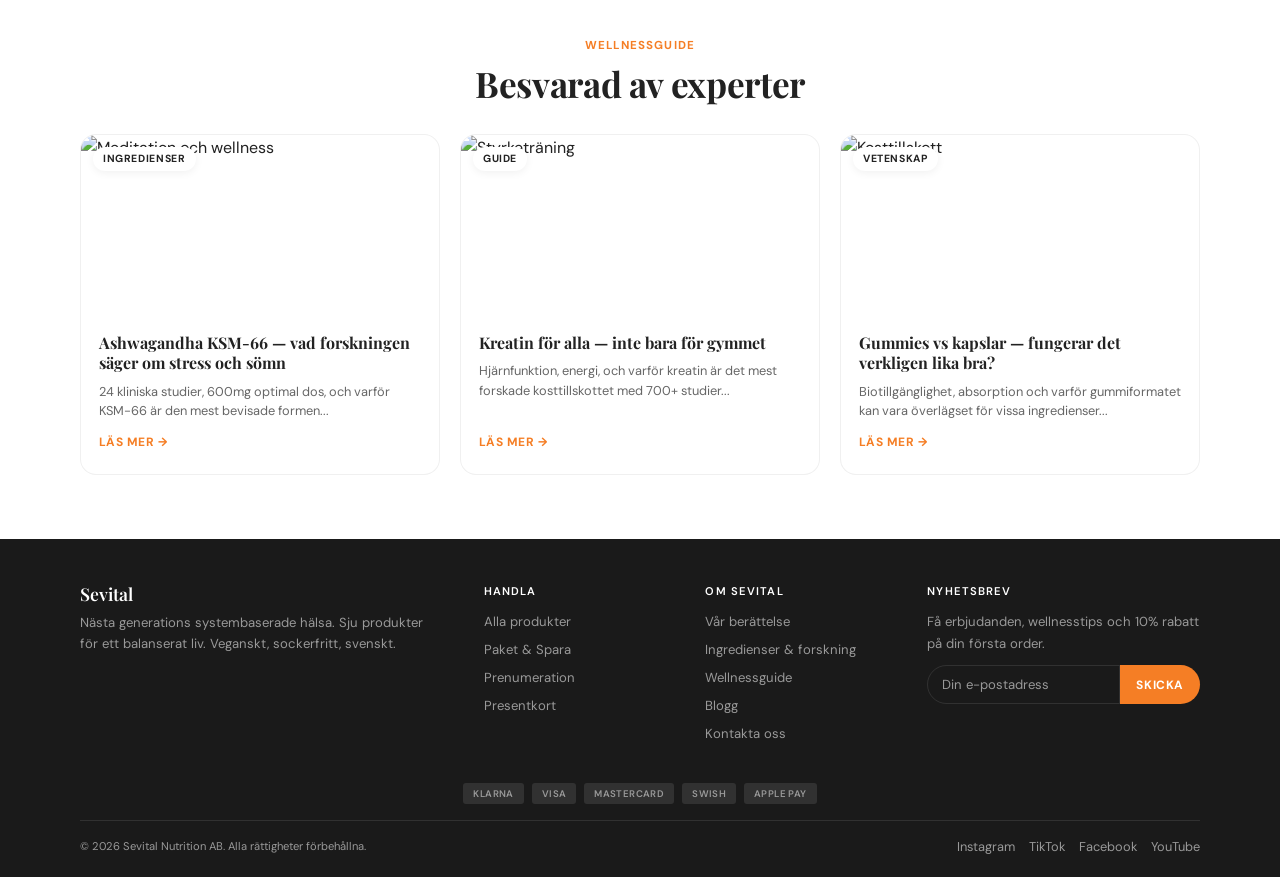
==== commit 58d087d2: "Add trust badges bar, fix gummy labels outside orbit" ====
--- a/variant-d-create.html
+++ b/variant-d-create.html
@@ -203,6 +203,22 @@
     </div>
     </div>
     <div class="flavor-cta" data-reveal><a href="#">Handla Alla</a></div>
+
+    <!-- Trust badges bar -->
+    <div class="trust-badges-bar" data-reveal>
+      <div class="trust-badge-item">
+        <div class="trust-badge-icon"><svg viewBox="0 0 24 24" width="24" height="24" fill="none" stroke="currentColor" stroke-width="1.5" stroke-linecap="round" stroke-linejoin="round"><rect x="1" y="3" width="15" height="13" rx="2"/><path d="M16 8h4l3 3v5h-7V8z"/><circle cx="5.5" cy="18.5" r="2.5"/><circle cx="18.5" cy="18.5" r="2.5"/></svg></div>
+        <div class="trust-badge-text"><strong>Snabb leverans</strong><span>Fri frakt vid köp över 500 kr</span></div>
+      </div>
+      <div class="trust-badge-item">
+        <div class="trust-badge-icon"><svg viewBox="0 0 24 24" width="24" height="24" fill="none" stroke="currentColor" stroke-width="1.5" stroke-linecap="round" stroke-linejoin="round"><path d="M12 22s8-4 8-10V5l-8-3-8 3v7c0 6 8 10 8 10z"/><path d="m9 12 2 2 4-4"/></svg></div>
+        <div class="trust-badge-text"><strong>Certifierad produkt</strong><span>100% äkta och testade varor</span></div>
+      </div>
+      <div class="trust-badge-item">
+        <div class="trust-badge-icon"><svg viewBox="0 0 24 24" width="24" height="24" fill="none" stroke="currentColor" stroke-width="1.5" stroke-linecap="round" stroke-linejoin="round"><path d="M17 8C8 10 5.9 16.17 3.82 21.34l1.89.66.95-2.3c.48.17.98.3 1.34.3C19 20 22 3 22 3c-1 2-8 2.25-13 3.25S2 11.5 2 13.5s1.75 3.75 1.75 3.75"/></svg></div>
+        <div class="trust-badge-text"><strong>100% ekologiskt</strong><span>Rena naturliga ingredienser</span></div>
+      </div>
+    </div>
   </section>
 
   <!-- 6. BENEFITS + STATS -->
--- a/variant-d-create.css
+++ b/variant-d-create.css
@@ -729,6 +729,59 @@
   .carousel-arrow-left { left: 12px; }
   .carousel-arrow-right { right: 12px; }
 }
+
+/* Trust badges bar */
+.trust-badges-bar {
+  display: grid;
+  grid-template-columns: 1fr;
+  gap: 0;
+  max-width: 1000px;
+  margin: 36px auto 0;
+  padding: 0 20px;
+}
+.trust-badge-item {
+  display: flex;
+  align-items: center;
+  gap: 14px;
+  padding: 18px 24px;
+  background: var(--text-primary);
+  color: var(--bg-base);
+  border: 1px solid rgba(255,255,255,0.06);
+}
+.trust-badge-item:first-child { border-radius: var(--card-radius) var(--card-radius) 0 0; }
+.trust-badge-item:last-child { border-radius: 0 0 var(--card-radius) var(--card-radius); }
+.trust-badge-icon {
+  width: 44px;
+  height: 44px;
+  border-radius: 50%;
+  border: 1.5px solid var(--accent-1);
+  display: flex;
+  align-items: center;
+  justify-content: center;
+  flex-shrink: 0;
+  color: var(--accent-1);
+}
+.trust-badge-text {
+  display: flex;
+  flex-direction: column;
+  gap: 2px;
+}
+.trust-badge-text strong {
+  font-family: var(--font-display), serif;
+  font-size: 0.92rem;
+  font-weight: 700;
+  font-style: italic;
+}
+.trust-badge-text span {
+  font-size: 0.75rem;
+  opacity: 0.7;
+}
+@media (min-width: 768px) {
+  .trust-badges-bar { grid-template-columns: repeat(3, 1fr); }
+  .trust-badge-item:first-child { border-radius: var(--card-radius) 0 0 var(--card-radius); }
+  .trust-badge-item:last-child { border-radius: 0 var(--card-radius) var(--card-radius) 0; }
+  .trust-badge-item:nth-child(2) { border-radius: 0; }
+}
 @media (max-width: 767px) {
   .carousel-arrow { width: 36px; height: 36px; font-size: 1.1rem; }
 }
@@ -1430,9 +1483,9 @@
 .gummy-stage {
   position: relative;
   width: 100%;
-  max-width: 600px;
+  max-width: 820px;
   margin: 0 auto;
-  min-height: 360px;
+  min-height: 400px;
 }
 .gummy-center {
   position: relative;
@@ -1582,11 +1635,11 @@
   text-align: left;
 }
 
-/* Positions — symmetric around center */
-.gummy-label-nw { top: 18%; left: 4%; }
-.gummy-label-ne { top: 18%; right: 4%; }
-.gummy-label-sw { bottom: 18%; left: 4%; }
-.gummy-label-se { bottom: 18%; right: 4%; }
+/* Positions — outside the orbit circle */
+.gummy-label-nw { top: 15%; left: 0; }
+.gummy-label-ne { top: 15%; right: 0; }
+.gummy-label-sw { bottom: 15%; left: 0; }
+.gummy-label-se { bottom: 15%; right: 0; }
 
 @media (max-width: 600px) {
   .gummy-stage { min-height: auto; padding-bottom: 20px; }
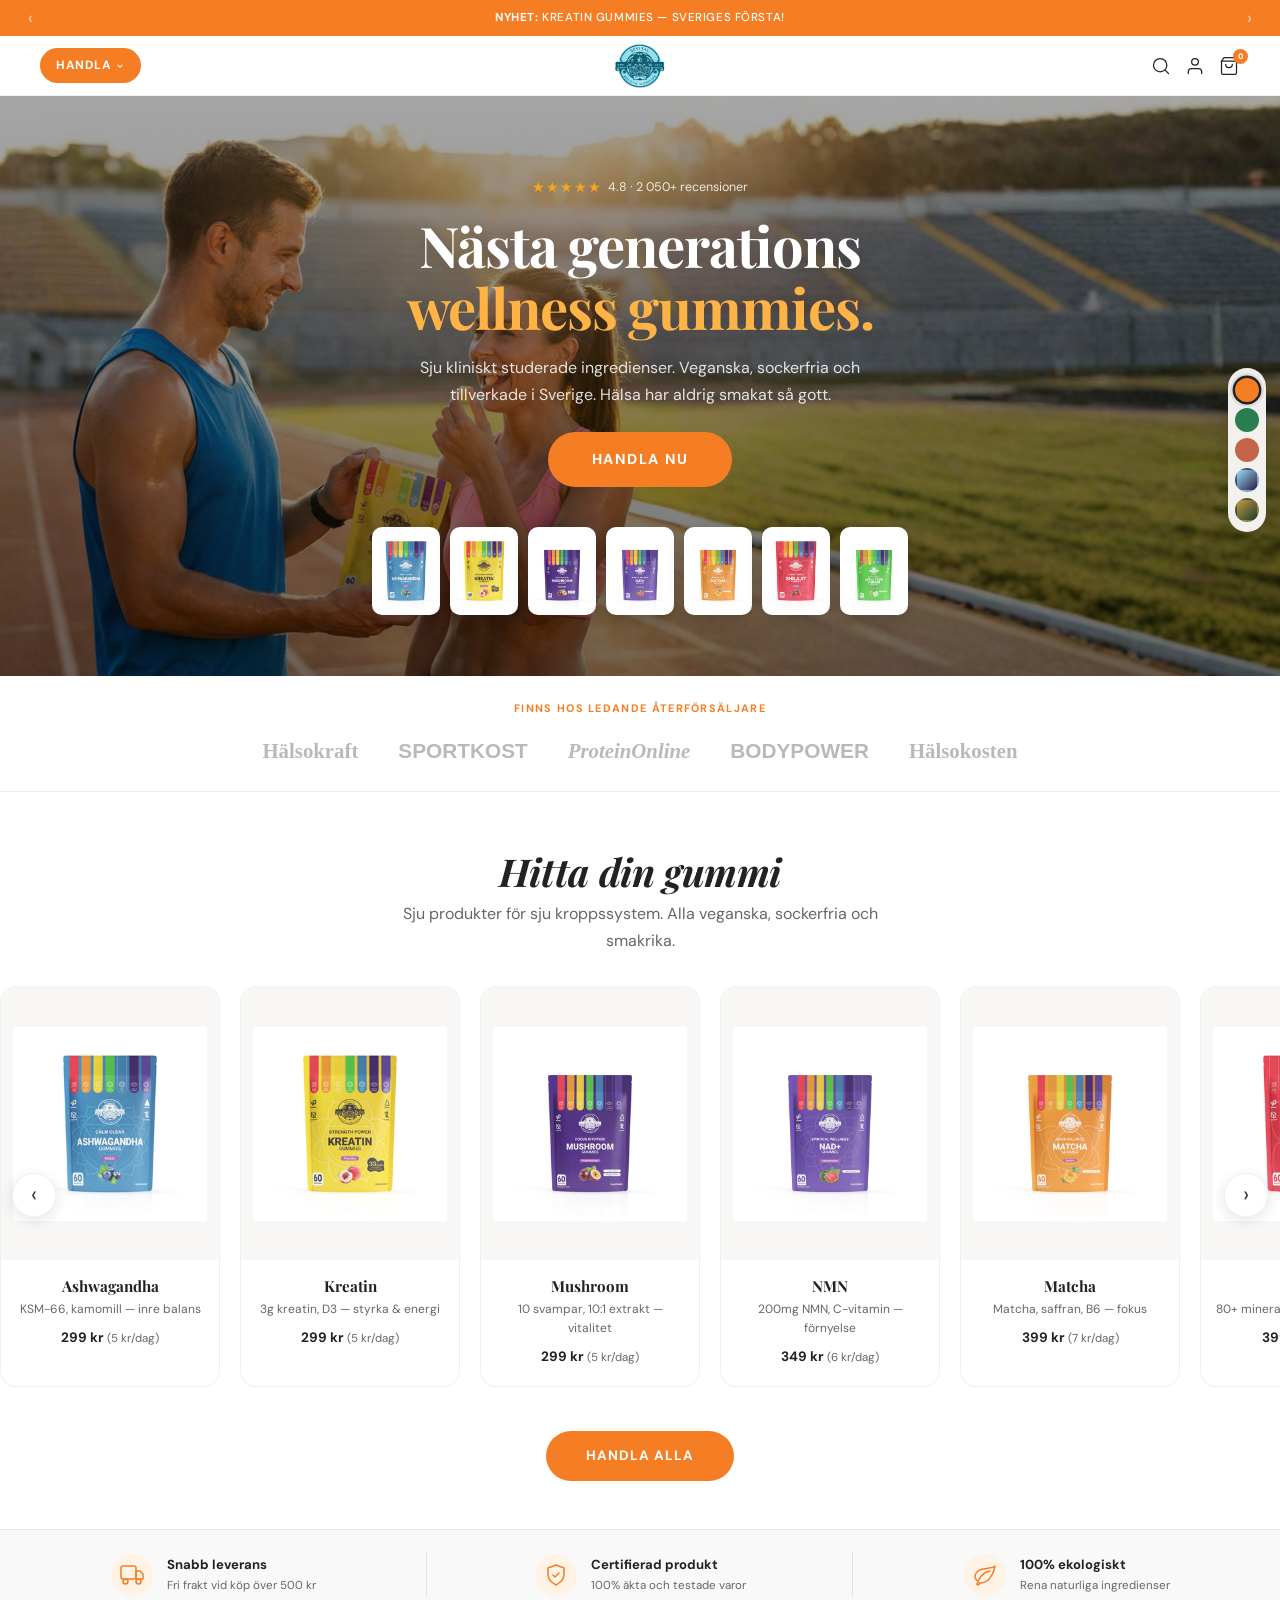
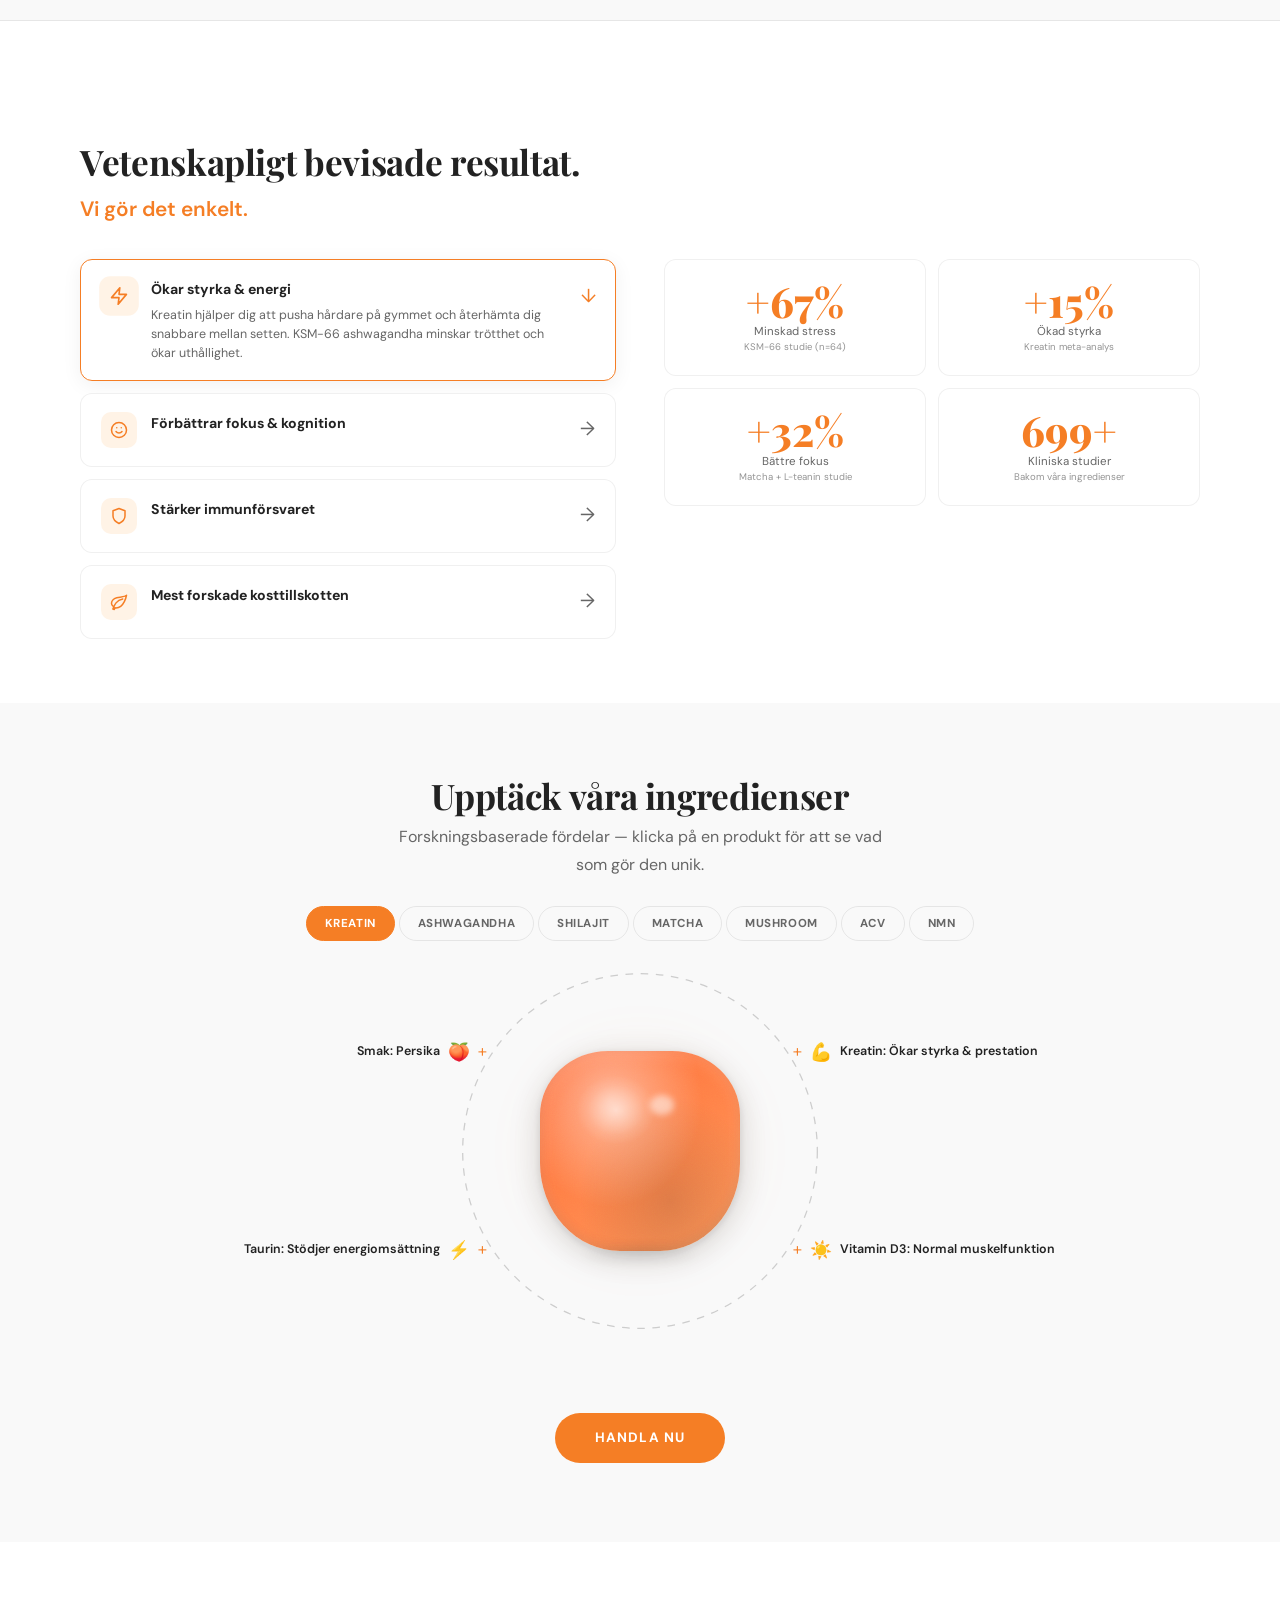
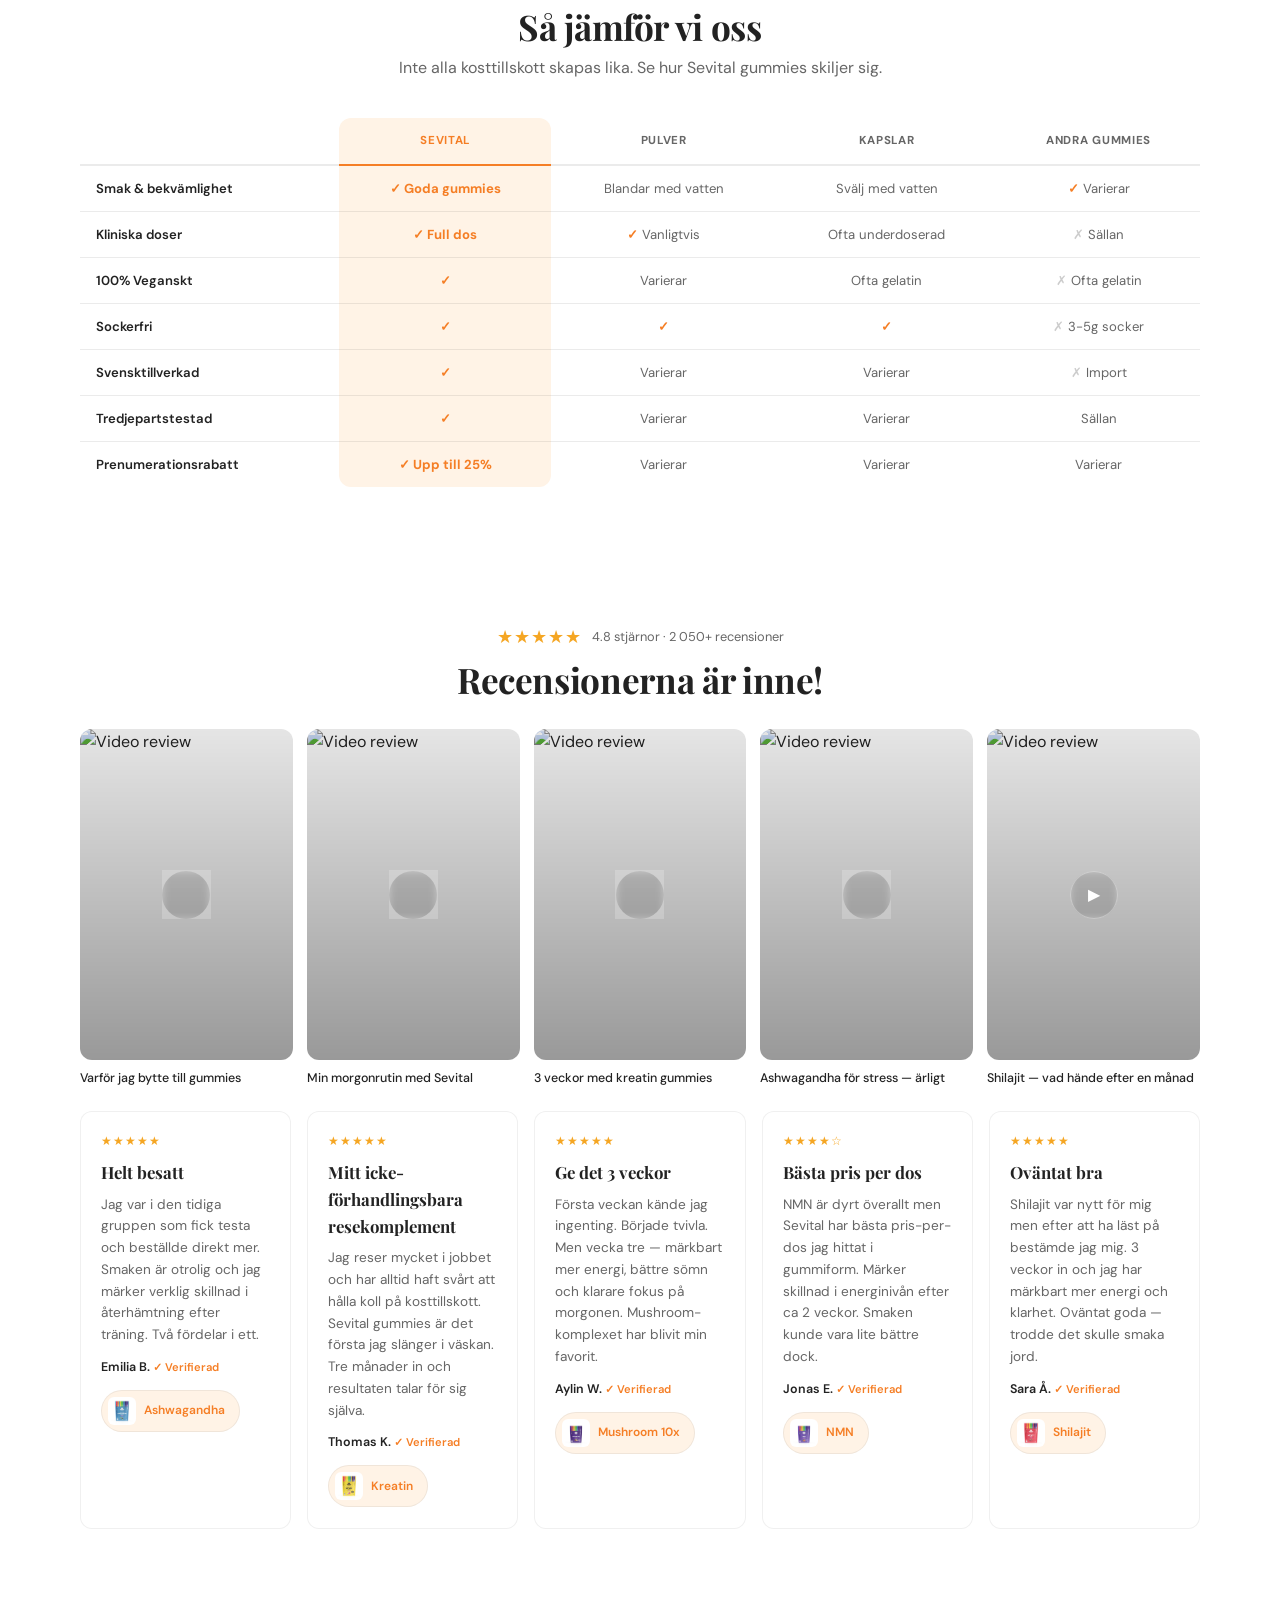
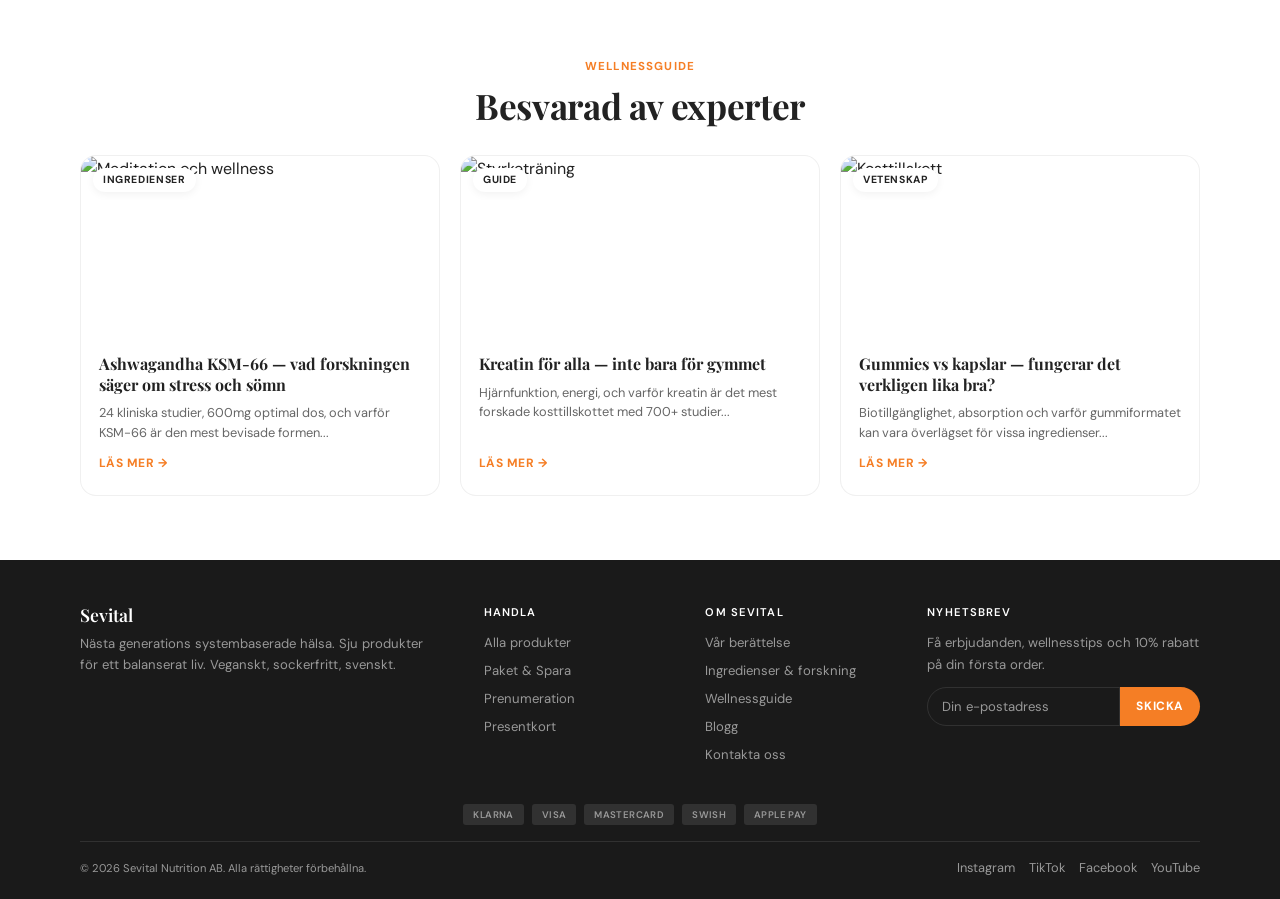
==== commit 12457df2: "Fix gummy labels: nowrap, positioned from center, symmetric outside orbit" ====
--- a/variant-d-create.html
+++ b/variant-d-create.html
@@ -319,27 +319,27 @@
             </div>
             <div class="gummy-candy-shadow"></div>
           </div>
-        </div>
-        <!-- 4 info labels — consistent order: plus, icon, text -->
-        <div class="gummy-label gummy-label-nw" id="gummyL0">
-          <span class="gummy-label-plus">+</span>
-          <span class="gummy-label-icon" id="gummyI0"></span>
-          <span class="gummy-label-text" id="gummyT0"></span>
-        </div>
-        <div class="gummy-label gummy-label-ne" id="gummyL1">
-          <span class="gummy-label-plus">+</span>
-          <span class="gummy-label-icon" id="gummyI1"></span>
-          <span class="gummy-label-text" id="gummyT1"></span>
-        </div>
-        <div class="gummy-label gummy-label-sw" id="gummyL2">
-          <span class="gummy-label-plus">+</span>
-          <span class="gummy-label-icon" id="gummyI2"></span>
-          <span class="gummy-label-text" id="gummyT2"></span>
-        </div>
-        <div class="gummy-label gummy-label-se" id="gummyL3">
-          <span class="gummy-label-plus">+</span>
-          <span class="gummy-label-icon" id="gummyI3"></span>
-          <span class="gummy-label-text" id="gummyT3"></span>
+          <!-- 4 info labels — inside gummy-center for relative positioning -->
+          <div class="gummy-label gummy-label-nw" id="gummyL0">
+            <span class="gummy-label-plus">+</span>
+            <span class="gummy-label-icon" id="gummyI0"></span>
+            <span class="gummy-label-text" id="gummyT0"></span>
+          </div>
+          <div class="gummy-label gummy-label-ne" id="gummyL1">
+            <span class="gummy-label-plus">+</span>
+            <span class="gummy-label-icon" id="gummyI1"></span>
+            <span class="gummy-label-text" id="gummyT1"></span>
+          </div>
+          <div class="gummy-label gummy-label-sw" id="gummyL2">
+            <span class="gummy-label-plus">+</span>
+            <span class="gummy-label-icon" id="gummyI2"></span>
+            <span class="gummy-label-text" id="gummyT2"></span>
+          </div>
+          <div class="gummy-label gummy-label-se" id="gummyL3">
+            <span class="gummy-label-plus">+</span>
+            <span class="gummy-label-icon" id="gummyI3"></span>
+            <span class="gummy-label-text" id="gummyT3"></span>
+          </div>
         </div>
       </div>
       <!-- CTA -->
--- a/variant-d-create.css
+++ b/variant-d-create.css
@@ -730,31 +730,47 @@
   .carousel-arrow-right { right: 12px; }
 }
 
-/* Trust badges bar */
+/* Trust badges bar — light, airy, theme-aware */
 .trust-badges-bar {
-  display: grid;
-  grid-template-columns: 1fr;
+  display: flex;
+  justify-content: center;
   gap: 0;
-  max-width: 1000px;
-  margin: 36px auto 0;
-  padding: 0 20px;
+  margin-top: 48px;
+  background: var(--bg-alt);
+  border-top: 1px solid var(--border-color);
+  border-bottom: 1px solid var(--border-color);
+  padding: 0;
+  width: 100vw;
+  margin-left: calc(-50vw + 50%);
 }
 .trust-badge-item {
-  display: flex;
-  align-items: center;
+  flex: 1;
+  display: flex;
+  align-items: center;
+  justify-content: center;
   gap: 14px;
-  padding: 18px 24px;
-  background: var(--text-primary);
-  color: var(--bg-base);
-  border: 1px solid rgba(255,255,255,0.06);
-}
-.trust-badge-item:first-child { border-radius: var(--card-radius) var(--card-radius) 0 0; }
-.trust-badge-item:last-child { border-radius: 0 0 var(--card-radius) var(--card-radius); }
+  padding: 24px 20px;
+  color: var(--text-primary);
+  position: relative;
+  transition: background 0.3s;
+}
+.trust-badge-item:hover {
+  background: var(--accent-light);
+}
+.trust-badge-item:not(:last-child)::after {
+  content: '';
+  position: absolute;
+  right: 0;
+  top: 25%;
+  height: 50%;
+  width: 1px;
+  background: var(--border-color);
+}
 .trust-badge-icon {
-  width: 44px;
-  height: 44px;
+  width: 42px;
+  height: 42px;
   border-radius: 50%;
-  border: 1.5px solid var(--accent-1);
+  background: var(--accent-light);
   display: flex;
   align-items: center;
   justify-content: center;
@@ -767,20 +783,21 @@
   gap: 2px;
 }
 .trust-badge-text strong {
-  font-family: var(--font-display), serif;
-  font-size: 0.92rem;
-  font-weight: 700;
-  font-style: italic;
+  font-size: 0.82rem;
+  font-weight: 700;
+  color: var(--text-primary);
 }
 .trust-badge-text span {
-  font-size: 0.75rem;
-  opacity: 0.7;
-}
-@media (min-width: 768px) {
-  .trust-badges-bar { grid-template-columns: repeat(3, 1fr); }
-  .trust-badge-item:first-child { border-radius: var(--card-radius) 0 0 var(--card-radius); }
-  .trust-badge-item:last-child { border-radius: 0 var(--card-radius) var(--card-radius) 0; }
-  .trust-badge-item:nth-child(2) { border-radius: 0; }
+  font-size: 0.72rem;
+  color: var(--text-secondary);
+}
+@media (max-width: 767px) {
+  .trust-badges-bar { flex-direction: column; }
+  .trust-badge-item { justify-content: flex-start; padding: 16px 32px; }
+  .trust-badge-item:not(:last-child)::after {
+    right: 10%; left: 10%; top: auto; bottom: 0;
+    height: 1px; width: 80%;
+  }
 }
 @media (max-width: 767px) {
   .carousel-arrow { width: 36px; height: 36px; font-size: 1.1rem; }
@@ -1603,56 +1620,76 @@
   .gummy-candy-body { border-radius: 34% 34% 40% 40% / 32% 32% 44% 44%; }
 }
 
-/* Info labels */
+/* Info labels — positioned from center of .gummy-center */
 .gummy-label {
   position: absolute;
   display: flex;
   align-items: center;
-  gap: 6px;
+  gap: 8px;
   font-size: 0.75rem;
   font-weight: 700;
   color: var(--text-primary);
+  cursor: pointer;
+  transition: transform 0.3s, opacity 0.4s;
+  opacity: 0;
   white-space: nowrap;
-  cursor: pointer;
-  transition: transform 0.3s, opacity 0.3s;
-  opacity: 0;
 }
 .gummy-label.visible { opacity: 1; }
-.gummy-label:hover { transform: scale(1.06); }
+.gummy-label:hover { transform: scale(1.06) !important; }
 .gummy-label-plus {
-  font-size: 1rem;
+  font-size: 1.1rem;
   color: var(--accent-1);
   font-weight: 300;
   line-height: 1;
 }
-.gummy-label-icon { font-size: 1rem; }
+.gummy-label-icon { font-size: 1.1rem; }
 .gummy-label-text {
-  font-size: 0.72rem;
+  font-size: 0.78rem;
   font-weight: 600;
-  max-width: 180px;
-  white-space: normal;
-  line-height: 1.3;
-  text-align: left;
-}
-
-/* Positions — outside the orbit circle */
-.gummy-label-nw { top: 15%; left: 0; }
-.gummy-label-ne { top: 15%; right: 0; }
-.gummy-label-sw { bottom: 15%; left: 0; }
-.gummy-label-se { bottom: 15%; right: 0; }
+  white-space: nowrap;
+  line-height: 1.35;
+}
+
+/* Labels anchored to gummy-center, not gummy-stage */
+.gummy-center { position: relative; }
+
+/* NW: top-left, text right-aligned, anchored to right edge */
+.gummy-label-nw {
+  bottom: 75%;
+  right: 95%;
+  text-align: right;
+  flex-direction: row-reverse;
+}
+/* NE: top-right, text left-aligned, anchored to left edge */
+.gummy-label-ne {
+  bottom: 75%;
+  left: 95%;
+}
+/* SW: bottom-left */
+.gummy-label-sw {
+  top: 75%;
+  right: 95%;
+  text-align: right;
+  flex-direction: row-reverse;
+}
+/* SE: bottom-right */
+.gummy-label-se {
+  top: 75%;
+  left: 95%;
+}
 
 @media (max-width: 600px) {
   .gummy-stage { min-height: auto; padding-bottom: 20px; }
   .gummy-center { width: 200px; height: 200px; margin-bottom: 20px; }
-  .gummy-svg { width: 120px; height: 132px; }
   .gummy-glow { width: 150px; height: 150px; }
   .gummy-label {
     position: relative;
-    top: auto; left: auto; right: auto; bottom: auto;
+    top: auto !important; left: auto !important; right: auto !important; bottom: auto !important;
     justify-content: center;
-    text-align: center;
+    text-align: center !important;
     white-space: normal;
     padding: 8px 0;
+    flex-direction: row !important;
   }
   .gummy-label-text { text-align: center; }
   .gummy-stage {
@@ -1664,13 +1701,10 @@
 @media (min-width: 768px) {
   .gummy-stage { min-height: 400px; }
   .gummy-center { width: 300px; height: 300px; }
-  .gummy-label-text { font-size: 0.78rem; max-width: 160px; }
 }
 @media (min-width: 1024px) {
   .gummy-center { width: 340px; height: 340px; }
-  .gummy-svg { width: 180px; height: 198px; }
   .gummy-glow { width: 240px; height: 240px; }
-  .gummy-label-text { max-width: 180px; }
 }
 
 /* ============================================
